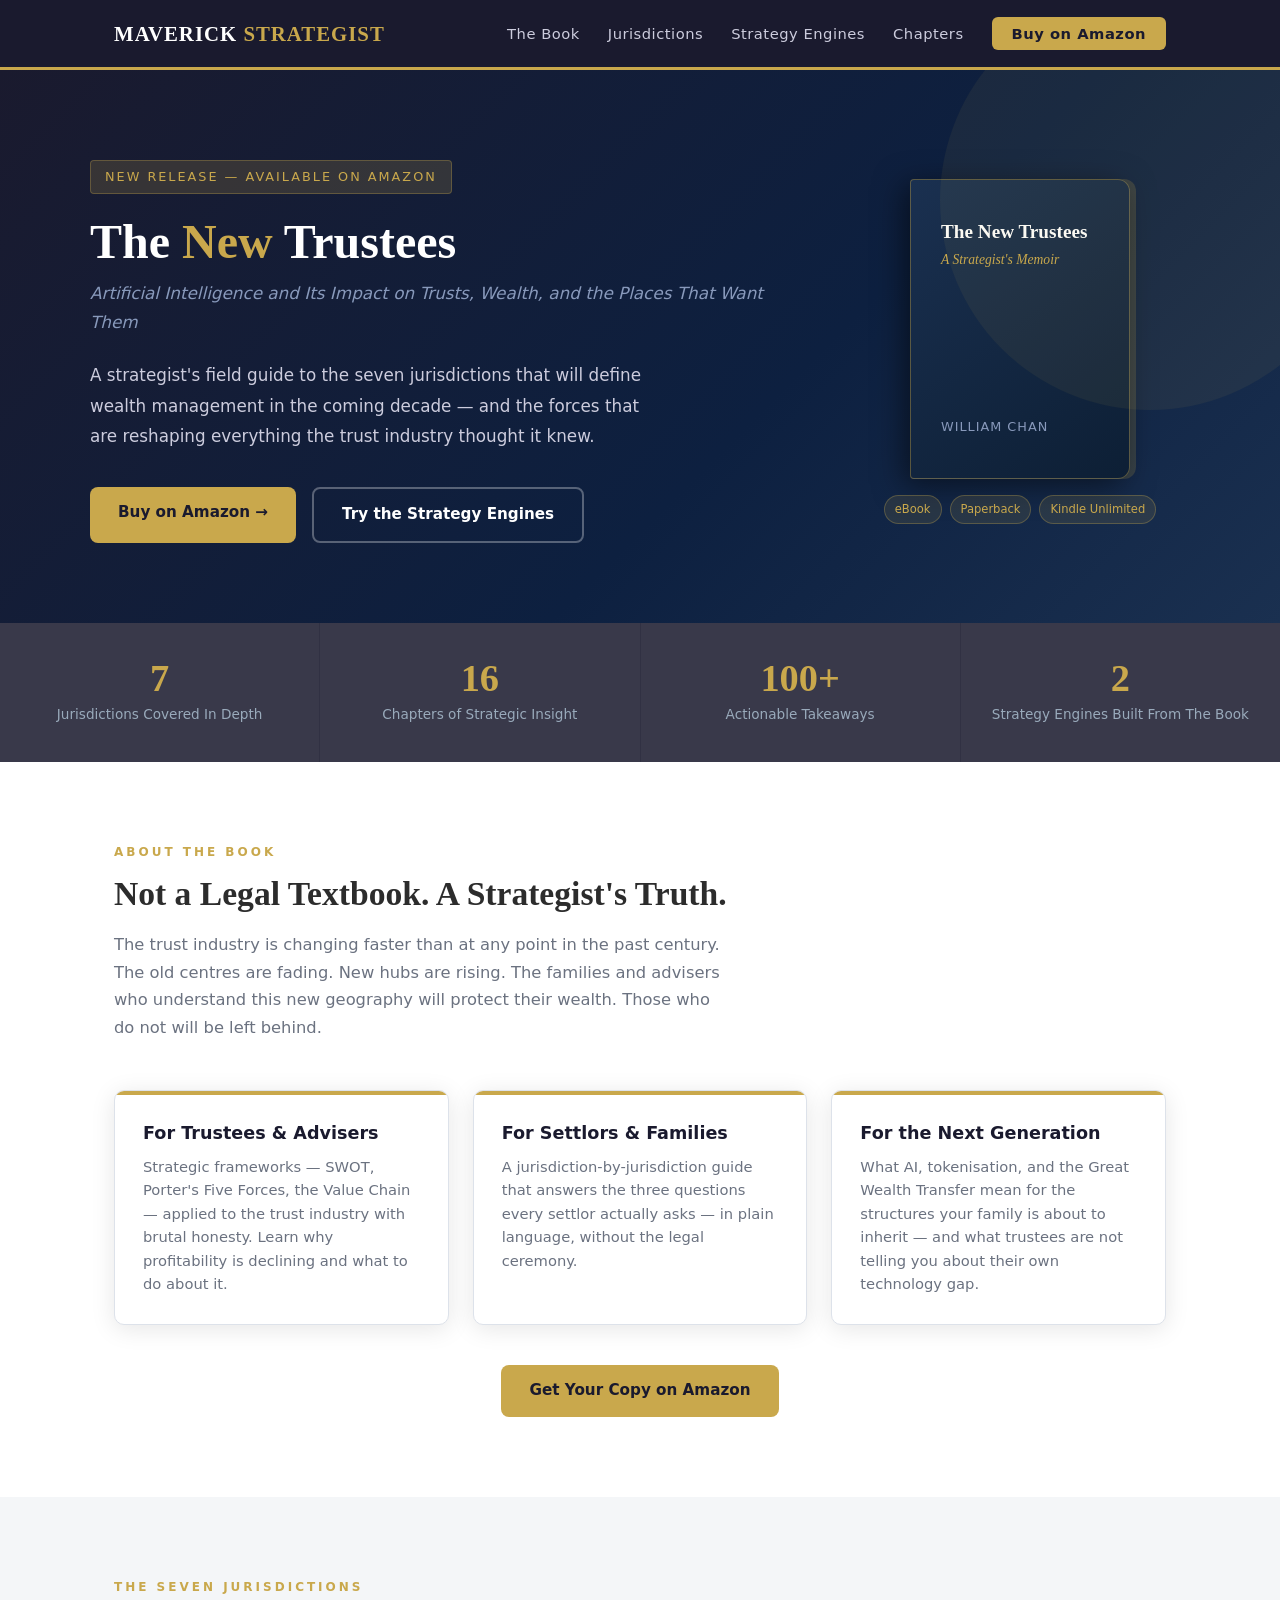
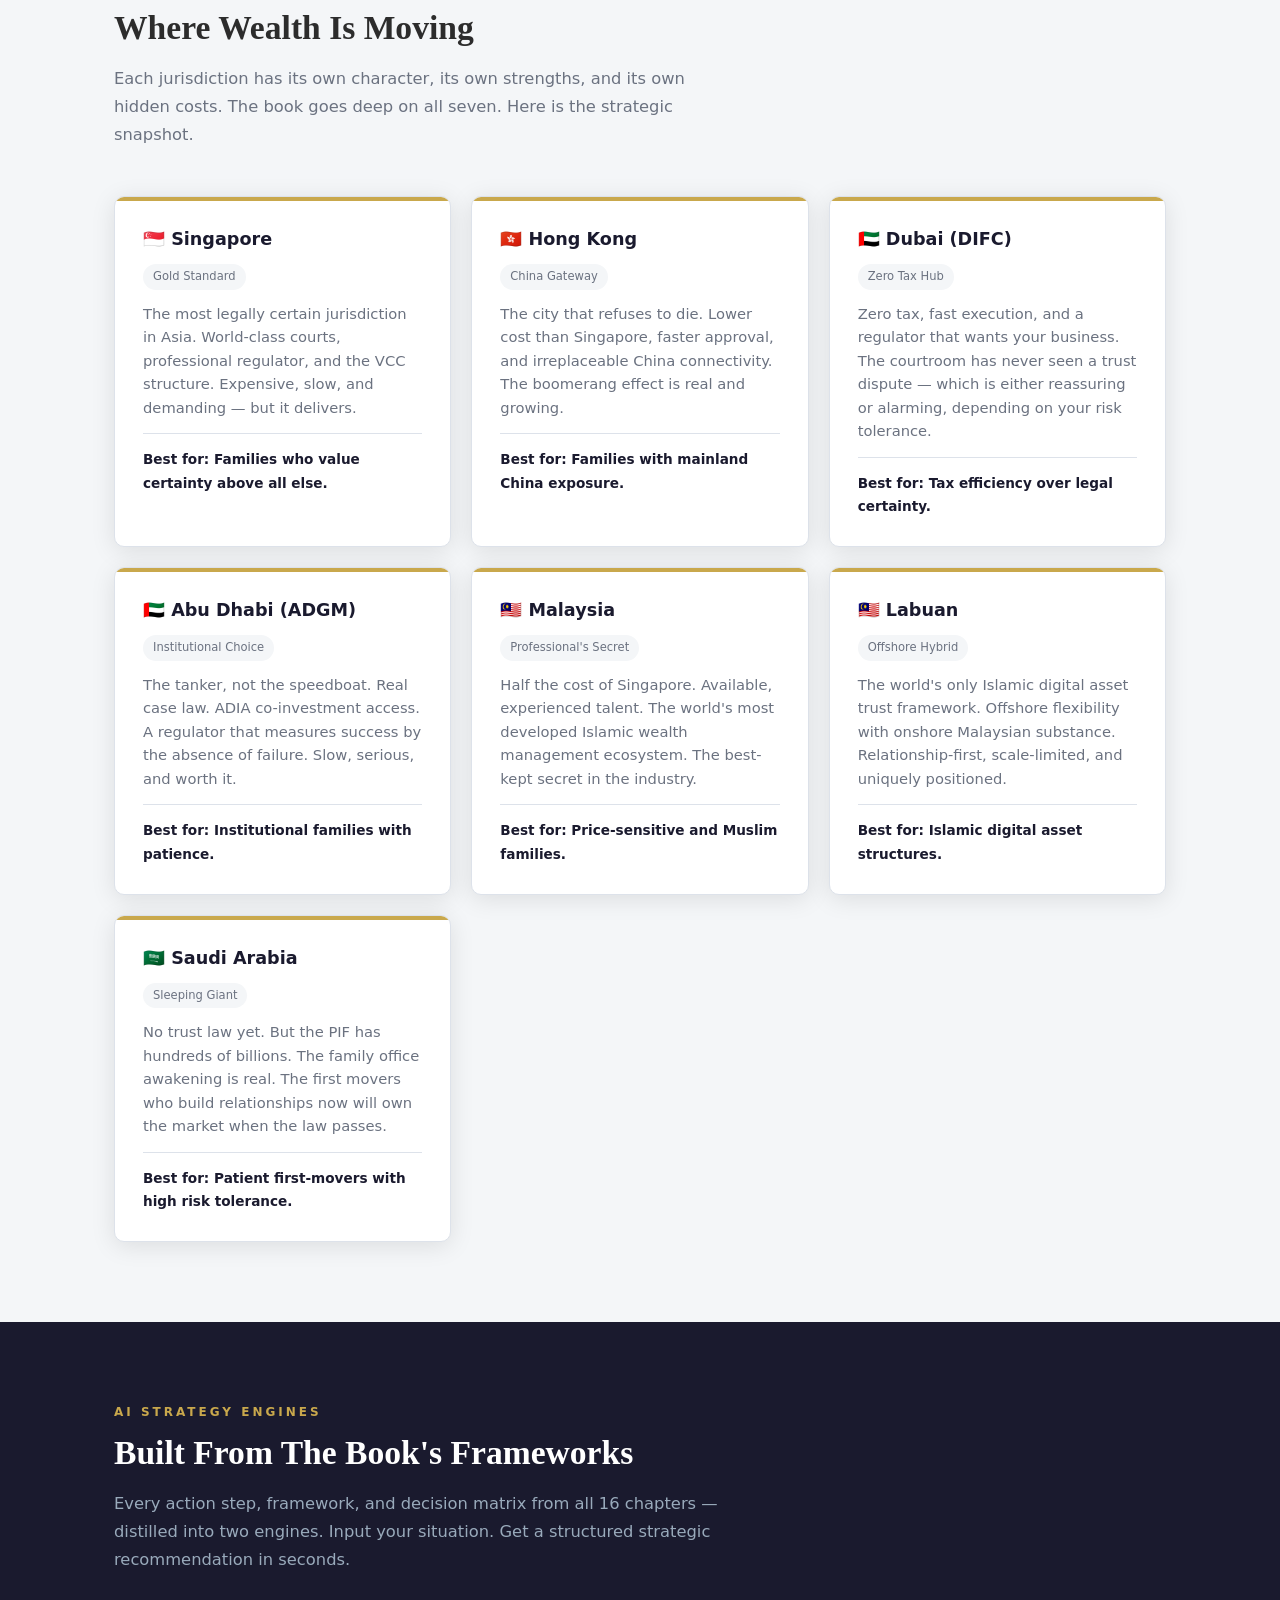
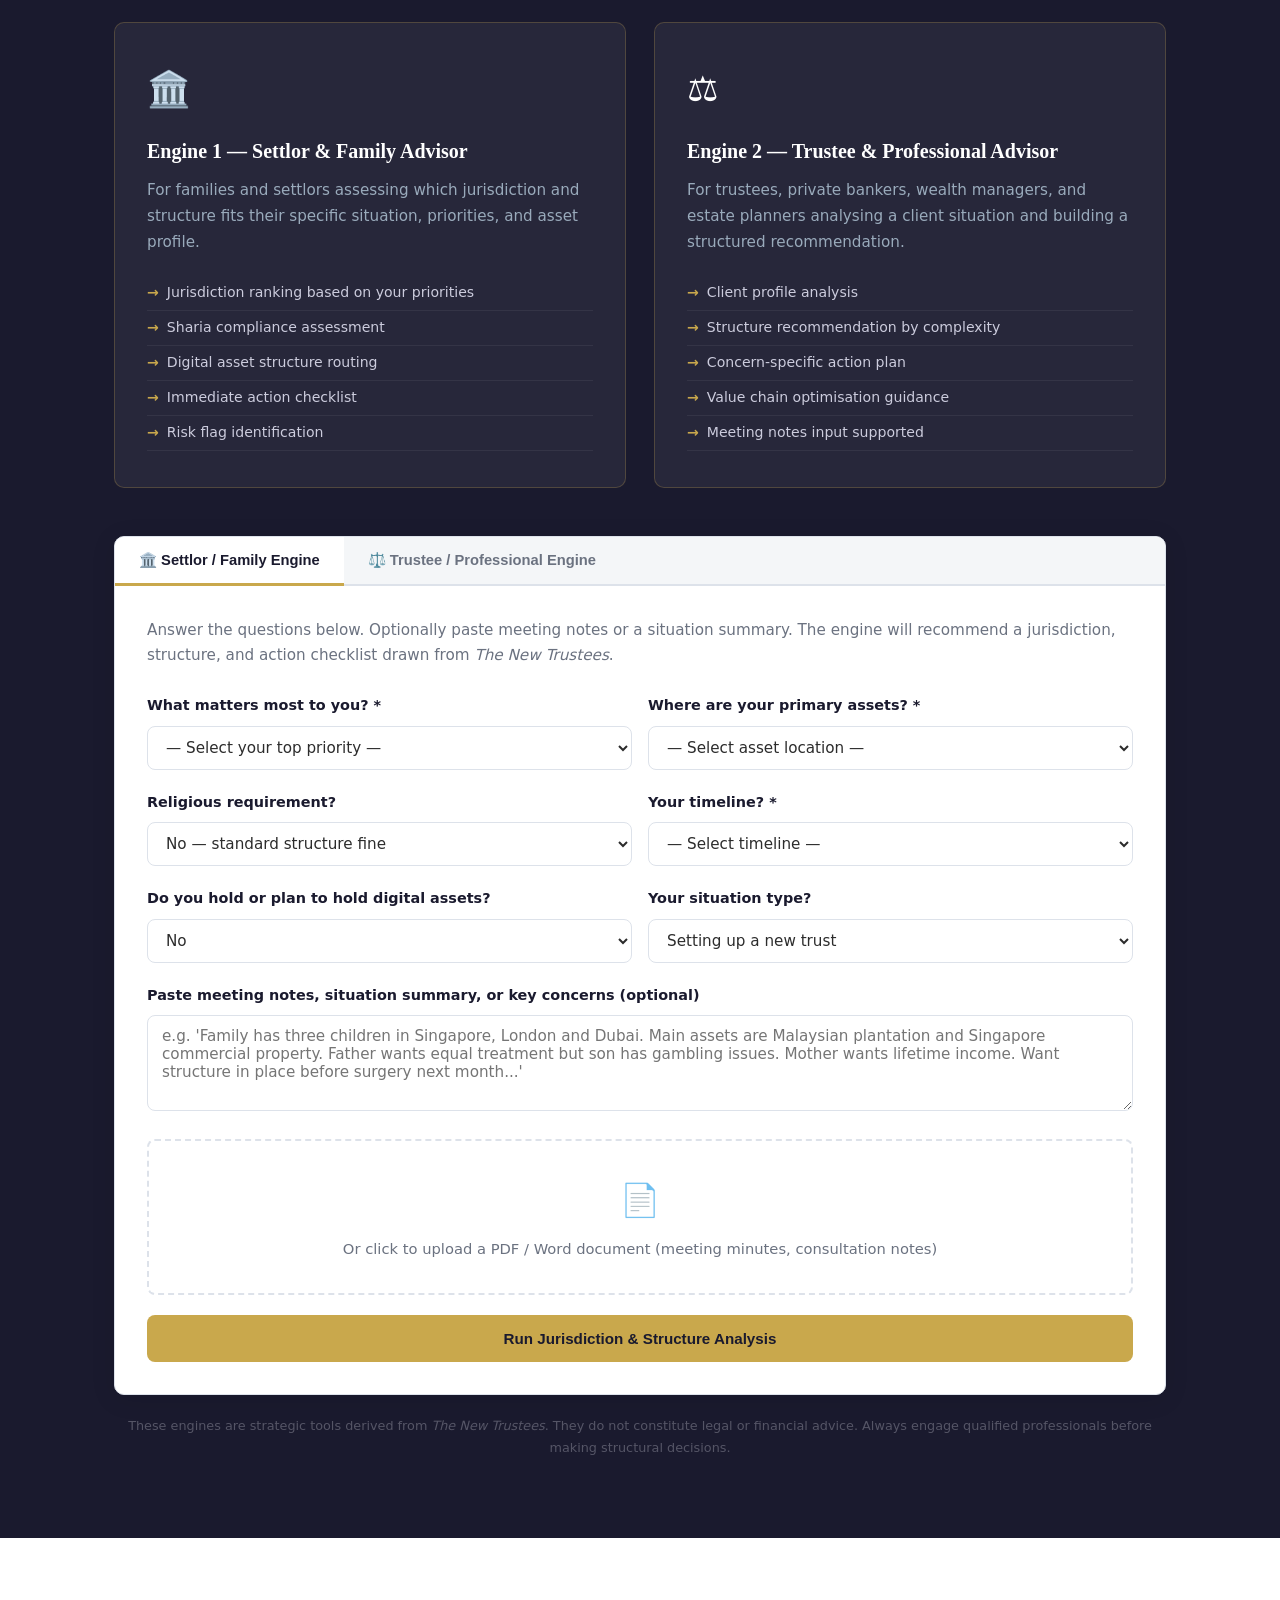
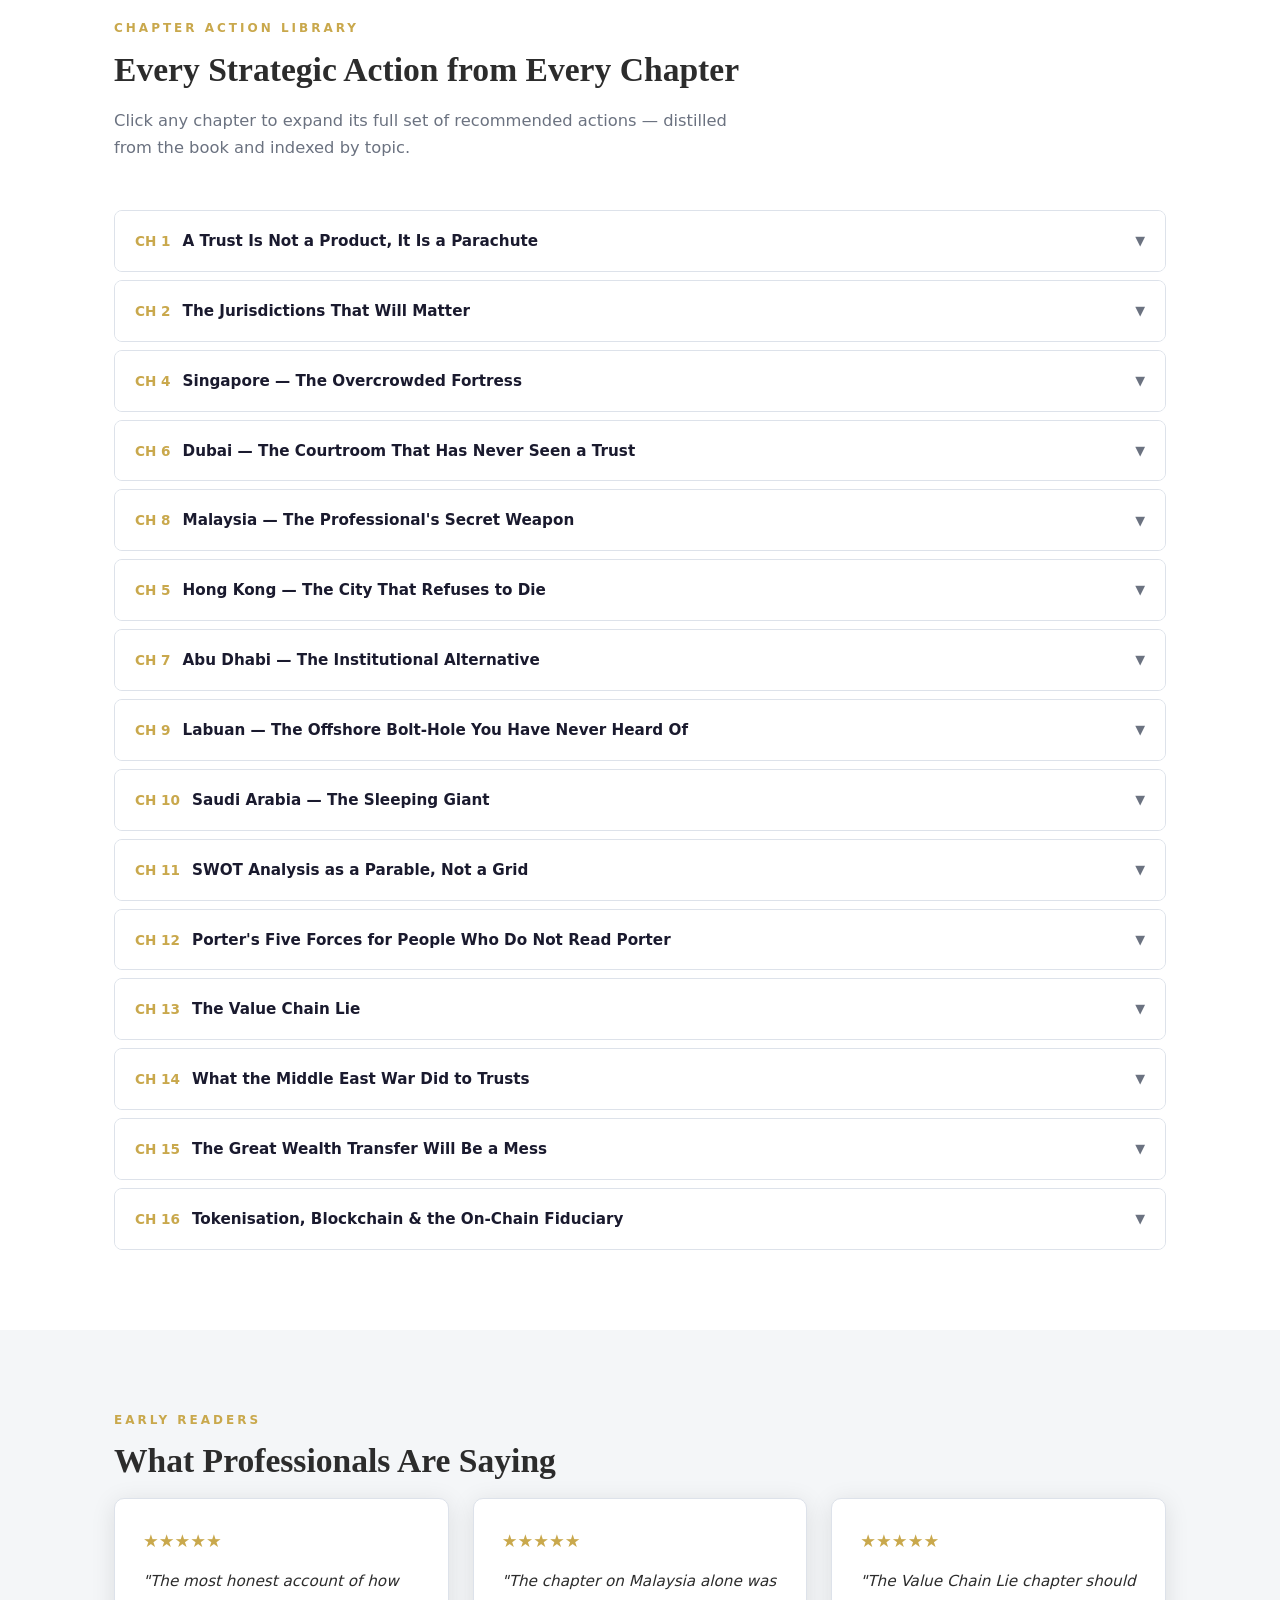
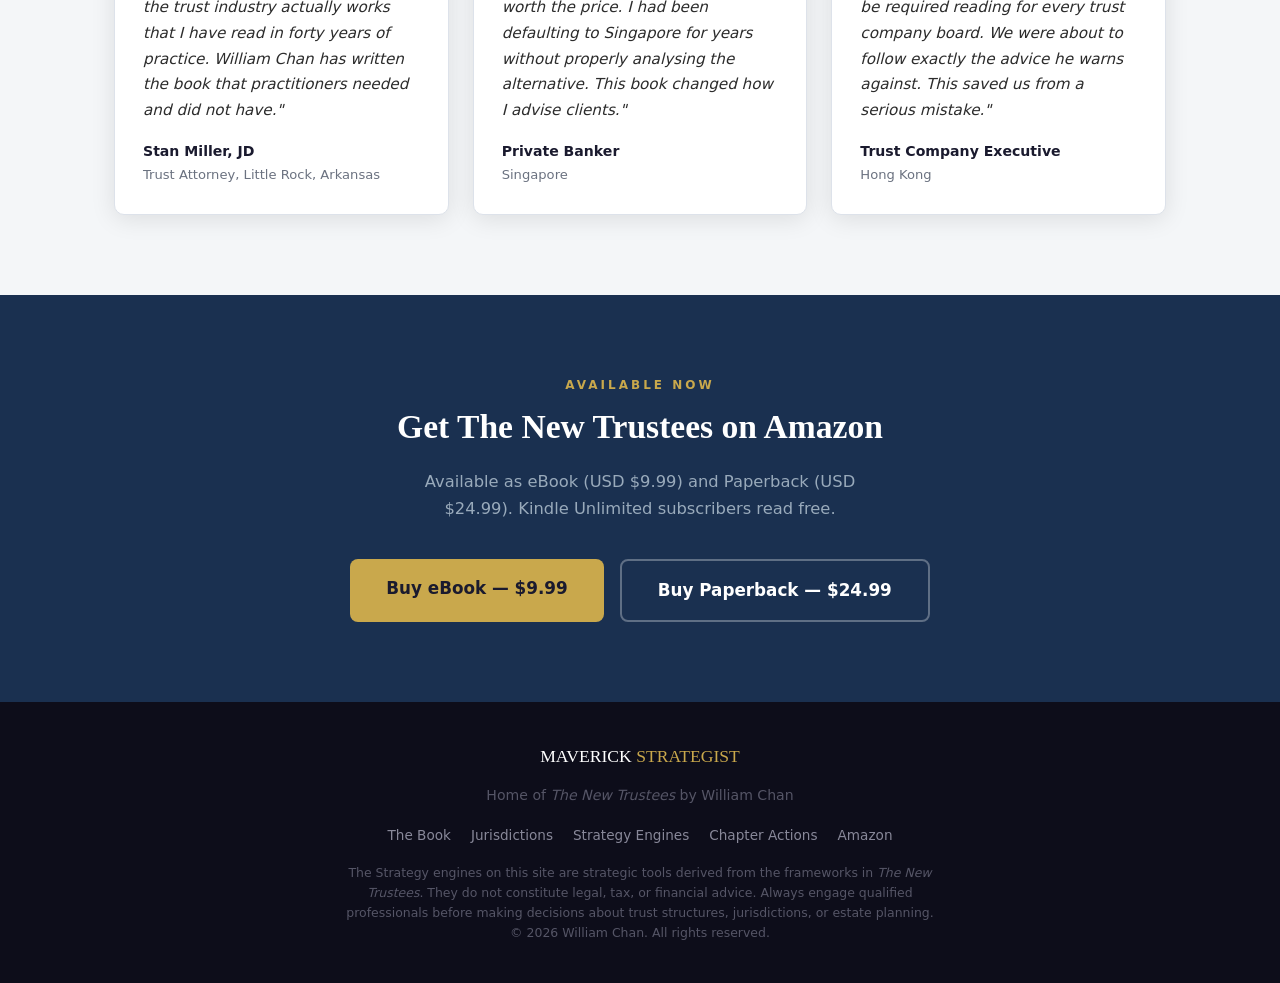
==== index.html @ b2c8e865 "Update all chapters" ====
<!DOCTYPE html>
<html lang="en">
<head>
  <meta charset="UTF-8" />
  <meta name="viewport" content="width=device-width, initial-scale=1.0" />
  <title>Maverick Strategist | The New Trustees</title>
  <!-- updated -->
  <meta name="description" content="The definitive strategic guide to trust structures across Singapore, Hong Kong, Dubai, Abu Dhabi, Malaysia, and the Gulf. By William Chan." />
  <meta property="og:title" content="Maverick Strategist — The New Trustees" />
  <meta property="og:description" content="Where wealth is moving and who controls it next. A strategist's guide to the jurisdictions, tools, and forces reshaping global trust structures." />
  <meta property="og:type" content="website" />
  <link rel="stylesheet" href="css/style.css" />
</head>
<body>

<!-- ── NAV ──────────────────────────────────────────────────────────────────── -->
<nav>
  <div class="nav-inner">
    <div class="nav-brand">MAVERICK <span>STRATEGIST</span></div>
    <ul class="nav-links">
      <li><a href="#book">The Book</a></li>
      <li><a href="#jurisdictions">Jurisdictions</a></li>
      <li><a href="#engines">Strategy Engines</a></li>
      <li><a href="#chapters">Chapters</a></li>
      <li><a href="https://www.amazon.com/s?k=The+New+Trustees+William+Chan" target="_blank" class="nav-cta">Buy on Amazon</a></li>
    </ul>
  </div>
</nav>

<!-- ── HERO ──────────────────────────────────────────────────────────────────── -->
<section class="hero" id="home">
  <div class="hero-inner">
    <div>
      <div class="hero-tag">New Release — Available on Amazon</div>
      <h1>The <span>New</span> Trustees</h1>
      <p class="hero-sub">Artificial Intelligence and Its Impact on Trusts, Wealth, and the Places That Want Them</p>
      <p class="hero-desc">
        A strategist's field guide to the seven jurisdictions that will define wealth management in the coming decade — and the forces that are reshaping everything the trust industry thought it knew.
      </p>
      <div class="hero-btns">
        <a href="https://www.amazon.com/s?k=The+New+Trustees+William+Chan" target="_blank" class="btn btn-gold">Buy on Amazon →</a>
        <a href="#engines" class="btn btn-outline">Try the Strategy Engines</a>
      </div>
    </div>
    <div class="book-cover-wrap">
      <div class="book-mock">
        <div>
          <div class="book-mock-title">
            The New Trustees
            <span>A Strategist's Memoir</span>
          </div>
        </div>
        <div class="book-mock-author">WILLIAM CHAN</div>
      </div>
      <div class="book-badges">
        <span class="badge">eBook</span>
        <span class="badge">Paperback</span>
        <span class="badge">Kindle Unlimited</span>
      </div>
    </div>
  </div>
</section>

<!-- ── STATS ──────────────────────────────────────────────────────────────────── -->
<section class="section-dark">
  <div class="stats-bar">
    <div class="stat-item"><span class="stat-num">7</span><div class="stat-label">Jurisdictions Covered In Depth</div></div>
    <div class="stat-item"><span class="stat-num">16</span><div class="stat-label">Chapters of Strategic Insight</div></div>
    <div class="stat-item"><span class="stat-num">100+</span><div class="stat-label">Actionable Takeaways</div></div>
    <div class="stat-item"><span class="stat-num">2</span><div class="stat-label">Strategy Engines Built From The Book</div></div>
  </div>
</section>

<!-- ── BOOK SECTION ────────────────────────────────────────────────────────────── -->
<section class="section" id="book">
  <div class="container">
    <div class="section-label">About The Book</div>
    <h2 class="section-title">Not a Legal Textbook. A Strategist's Truth.</h2>
    <p class="section-desc">
      The trust industry is changing faster than at any point in the past century. The old centres are fading. New hubs are rising. The families and advisers who understand this new geography will protect their wealth. Those who do not will be left behind.
    </p>

    <div style="display:grid;grid-template-columns:1fr 1fr 1fr;gap:24px;margin-bottom:40px;">
      <div class="j-card">
        <h3>For Trustees &amp; Advisers</h3>
        <p>Strategic frameworks — SWOT, Porter's Five Forces, the Value Chain — applied to the trust industry with brutal honesty. Learn why profitability is declining and what to do about it.</p>
      </div>
      <div class="j-card">
        <h3>For Settlors &amp; Families</h3>
        <p>A jurisdiction-by-jurisdiction guide that answers the three questions every settlor actually asks — in plain language, without the legal ceremony.</p>
      </div>
      <div class="j-card">
        <h3>For the Next Generation</h3>
        <p>What AI, tokenisation, and the Great Wealth Transfer mean for the structures your family is about to inherit — and what trustees are not telling you about their own technology gap.</p>
      </div>
    </div>

    <div style="text-align:center;">
      <a href="https://www.amazon.com/s?k=The+New+Trustees+William+Chan" target="_blank" class="btn btn-gold">Get Your Copy on Amazon</a>
    </div>
  </div>
</section>

<!-- ── JURISDICTIONS ───────────────────────────────────────────────────────────── -->
<section class="section section-light" id="jurisdictions">
  <div class="container">
    <div class="section-label">The Seven Jurisdictions</div>
    <h2 class="section-title">Where Wealth Is Moving</h2>
    <p class="section-desc">Each jurisdiction has its own character, its own strengths, and its own hidden costs. The book goes deep on all seven. Here is the strategic snapshot.</p>

    <div class="j-grid">

      <div class="j-card">
        <h3>🇸🇬 Singapore</h3>
        <span class="j-tag">Gold Standard</span>
        <p>The most legally certain jurisdiction in Asia. World-class courts, professional regulator, and the VCC structure. Expensive, slow, and demanding — but it delivers.</p>
        <div class="j-verdict">Best for: Families who value certainty above all else.</div>
      </div>

      <div class="j-card">
        <h3>🇭🇰 Hong Kong</h3>
        <span class="j-tag">China Gateway</span>
        <p>The city that refuses to die. Lower cost than Singapore, faster approval, and irreplaceable China connectivity. The boomerang effect is real and growing.</p>
        <div class="j-verdict">Best for: Families with mainland China exposure.</div>
      </div>

      <div class="j-card">
        <h3>🇦🇪 Dubai (DIFC)</h3>
        <span class="j-tag">Zero Tax Hub</span>
        <p>Zero tax, fast execution, and a regulator that wants your business. The courtroom has never seen a trust dispute — which is either reassuring or alarming, depending on your risk tolerance.</p>
        <div class="j-verdict">Best for: Tax efficiency over legal certainty.</div>
      </div>

      <div class="j-card">
        <h3>🇦🇪 Abu Dhabi (ADGM)</h3>
        <span class="j-tag">Institutional Choice</span>
        <p>The tanker, not the speedboat. Real case law. ADIA co-investment access. A regulator that measures success by the absence of failure. Slow, serious, and worth it.</p>
        <div class="j-verdict">Best for: Institutional families with patience.</div>
      </div>

      <div class="j-card">
        <h3>🇲🇾 Malaysia</h3>
        <span class="j-tag">Professional's Secret</span>
        <p>Half the cost of Singapore. Available, experienced talent. The world's most developed Islamic wealth management ecosystem. The best-kept secret in the industry.</p>
        <div class="j-verdict">Best for: Price-sensitive and Muslim families.</div>
      </div>

      <div class="j-card">
        <h3>🇲🇾 Labuan</h3>
        <span class="j-tag">Offshore Hybrid</span>
        <p>The world's only Islamic digital asset trust framework. Offshore flexibility with onshore Malaysian substance. Relationship-first, scale-limited, and uniquely positioned.</p>
        <div class="j-verdict">Best for: Islamic digital asset structures.</div>
      </div>

      <div class="j-card">
        <h3>🇸🇦 Saudi Arabia</h3>
        <span class="j-tag">Sleeping Giant</span>
        <p>No trust law yet. But the PIF has hundreds of billions. The family office awakening is real. The first movers who build relationships now will own the market when the law passes.</p>
        <div class="j-verdict">Best for: Patient first-movers with high risk tolerance.</div>
      </div>

    </div>
  </div>
</section>

<!-- ── AI ENGINES ──────────────────────────────────────────────────────────────── -->
<section class="section section-dark" id="engines">
  <div class="container">
    <div class="section-label" style="color:var(--gold)">AI Strategy Engines</div>
    <h2 class="section-title light">Built From The Book's Frameworks</h2>
    <p class="section-desc light">
      Every action step, framework, and decision matrix from all 16 chapters — distilled into two engines. Input your situation. Get a structured strategic recommendation in seconds.
    </p>

    <div class="engines-grid" style="margin-bottom:48px;">
      <div class="engine-card">
        <div class="engine-icon">🏛️</div>
        <h3>Engine 1 — Settlor &amp; Family Advisor</h3>
        <p>For families and settlors assessing which jurisdiction and structure fits their specific situation, priorities, and asset profile.</p>
        <ul class="engine-features">
          <li>Jurisdiction ranking based on your priorities</li>
          <li>Sharia compliance assessment</li>
          <li>Digital asset structure routing</li>
          <li>Immediate action checklist</li>
          <li>Risk flag identification</li>
        </ul>
      </div>
      <div class="engine-card">
        <div class="engine-icon">⚖️</div>
        <h3>Engine 2 — Trustee &amp; Professional Advisor</h3>
        <p>For trustees, private bankers, wealth managers, and estate planners analysing a client situation and building a structured recommendation.</p>
        <ul class="engine-features">
          <li>Client profile analysis</li>
          <li>Structure recommendation by complexity</li>
          <li>Concern-specific action plan</li>
          <li>Value chain optimisation guidance</li>
          <li>Meeting notes input supported</li>
        </ul>
      </div>
    </div>

    <!-- ENGINE INTERFACE -->
    <div class="engine-interface">
      <div class="engine-tabs">
        <button class="engine-tab active" data-tab="panel-settlor" onclick="switchTab('panel-settlor')">🏛️ Settlor / Family Engine</button>
        <button class="engine-tab" data-tab="panel-trustee" onclick="switchTab('panel-trustee')">⚖️ Trustee / Professional Engine</button>
      </div>

      <!-- SETTLOR PANEL -->
      <div class="engine-panel active" id="panel-settlor">
        <p style="color:var(--muted);margin-bottom:24px;font-size:0.95rem;">Answer the questions below. Optionally paste meeting notes or a situation summary. The engine will recommend a jurisdiction, structure, and action checklist drawn from <em>The New Trustees</em>.</p>

        <div class="input-row">
          <div class="input-group">
            <label>What matters most to you? *</label>
            <select id="s-priority">
              <option value="">— Select your top priority —</option>
              <option value="certainty">Legal Certainty — I need courts I can trust</option>
              <option value="tax">Tax Efficiency — I want to minimise tax legally</option>
              <option value="speed">Speed — I need this done fast</option>
              <option value="cost">Cost — I want the best value for money</option>
              <option value="reputation">Reputation — I need a clean, recognised jurisdiction</option>
            </select>
          </div>
          <div class="input-group">
            <label>Where are your primary assets? *</label>
            <select id="s-assets">
              <option value="">— Select asset location —</option>
              <option value="asia">Asia (general — Singapore, Malaysia, Indonesia)</option>
              <option value="china">China / Hong Kong linked</option>
              <option value="me">Middle East</option>
              <option value="europe">Europe / UK</option>
              <option value="us">United States</option>
              <option value="global">Global / Mixed</option>
              <option value="digital">Primarily Digital Assets / Crypto</option>
            </select>
          </div>
        </div>

        <div class="input-row">
          <div class="input-group">
            <label>Religious requirement?</label>
            <select id="s-religion">
              <option value="none">No — standard structure fine</option>
              <option value="muslim">Yes — Sharia compliance required</option>
            </select>
          </div>
          <div class="input-group">
            <label>Your timeline? *</label>
            <select id="s-timeline">
              <option value="">— Select timeline —</option>
              <option value="urgent">Urgent — weeks, not months</option>
              <option value="months">3–6 months</option>
              <option value="year">6–12 months</option>
              <option value="flexible">Flexible — quality over speed</option>
            </select>
          </div>
        </div>

        <div class="input-row">
          <div class="input-group">
            <label>Do you hold or plan to hold digital assets?</label>
            <select id="s-digital">
              <option value="no">No</option>
              <option value="yes">Yes — crypto, tokenised assets, or NFTs</option>
            </select>
          </div>
          <div class="input-group">
            <label>Your situation type?</label>
            <select id="s-situation">
              <option value="new">Setting up a new trust</option>
              <option value="review">Reviewing an existing structure</option>
              <option value="offshore">Moving from an offshore centre</option>
              <option value="conflict">Assets in a conflict-affected region</option>
              <option value="succession">Succession planning for next generation</option>
            </select>
          </div>
        </div>

        <div class="input-group">
          <label>Paste meeting notes, situation summary, or key concerns (optional)</label>
          <textarea id="s-notes" rows="4" placeholder="e.g. 'Family has three children in Singapore, London and Dubai. Main assets are Malaysian plantation and Singapore commercial property. Father wants equal treatment but son has gambling issues. Mother wants lifetime income. Want structure in place before surgery next month...'"></textarea>
        </div>

        <div class="upload-zone" id="s-upload-zone" onclick="handleUpload('s-file','s-upload-zone')">
          <div class="upload-icon">📄</div>
          <p>Or click to upload a PDF / Word document (meeting minutes, consultation notes)</p>
          <input type="file" id="s-file" accept=".pdf,.doc,.docx,.txt" style="display:none" />
        </div>

        <button class="btn btn-gold" id="s-btn" onclick="runSettlorEngine()" style="margin-top:20px;width:100%;padding:15px;">
          Run Jurisdiction &amp; Structure Analysis
        </button>

        <div class="engine-output" id="s-output"></div>
      </div>

      <!-- TRUSTEE PANEL -->
      <div class="engine-panel" id="panel-trustee">
        <p style="color:var(--muted);margin-bottom:24px;font-size:0.95rem;">For professional use. Input your client's profile and primary concern. The engine generates a structured recommendation drawn from the frameworks in <em>The New Trustees</em> — including jurisdiction, vehicle, structure type, and a prioritised action checklist.</p>

        <div class="input-row">
          <div class="input-group">
            <label>Client type? *</label>
            <select id="t-client">
              <option value="">— Select client type —</option>
              <option value="hnw">High Net Worth Individual / Family</option>
              <option value="uhnw">Ultra High Net Worth / Family Office</option>
              <option value="corporate">Corporate / Institutional</option>
              <option value="founder">Business Founder / Pre-Liquidity Event</option>
              <option value="beneficiary">Beneficiary (next generation)</option>
            </select>
          </div>
          <div class="input-group">
            <label>Primary asset profile? *</label>
            <select id="t-assets">
              <option value="">— Select asset type —</option>
              <option value="liquid">Liquid — equities, bonds, cash</option>
              <option value="re">Real estate — residential or commercial</option>
              <option value="business">Operating business / private equity</option>
              <option value="china">China-linked assets</option>
              <option value="me">Middle East assets / infrastructure</option>
              <option value="digital">Digital assets / tokenised holdings</option>
              <option value="mixed">Mixed / complex portfolio</option>
            </select>
          </div>
        </div>

        <div class="input-row">
          <div class="input-group">
            <label>Sharia compliance required?</label>
            <select id="t-religion">
              <option value="no">No</option>
              <option value="muslim">Yes — Islamic trust required</option>
            </select>
          </div>
          <div class="input-group">
            <label>Structure complexity? *</label>
            <select id="t-complexity">
              <option value="">— Select complexity level —</option>
              <option value="simple">Simple — single jurisdiction, standard assets</option>
              <option value="moderate">Moderate — holding company layer needed</option>
              <option value="complex">Complex — multi-jurisdictional, multiple beneficiary classes</option>
              <option value="ultra">Ultra — digital assets, tokenisation, or AI administration</option>
            </select>
          </div>
        </div>

        <div class="input-group">
          <label>Primary concern or risk to address?</label>
          <select id="t-concern">
            <option value="succession">Succession — preventing family disputes</option>
            <option value="tax">Tax — optimising structure efficiency</option>
            <option value="conflict">Geopolitical — assets in conflict-adjacent regions</option>
            <option value="divorce">Divorce / matrimonial protection</option>
            <option value="digital">Digital assets — tokenisation strategy</option>
            <option value="compliance">Compliance — AML, KYC, regulatory burden</option>
          </select>
        </div>

        <div class="input-group">
          <label>Paste consultation notes, meeting minutes, or client summary (optional)</label>
          <textarea id="t-notes" rows="5" placeholder="e.g. 'Client is a Malaysian Chinese family. Sold manufacturing business SGD 80M. Three children — one in UK (medical professional), two in KL. Father 68, concerned about eldest son's business decisions. Wife wants guaranteed income. Client has existing Singapore account. Son-in-law is not trusted by family. Current structure is BVI holdco set up 2015, never reviewed...'"></textarea>
        </div>

        <div class="upload-zone" id="t-upload-zone" onclick="handleUpload('t-file','t-upload-zone')">
          <div class="upload-icon">📋</div>
          <p>Or click to upload meeting minutes, consultation notes, or a recorded transcript</p>
          <input type="file" id="t-file" accept=".pdf,.doc,.docx,.txt,.mp3,.m4a" style="display:none" />
        </div>

        <button class="btn btn-primary" id="t-btn" onclick="runTrusteeEngine()" style="margin-top:20px;width:100%;padding:15px;background:var(--navy);color:white;">
          Generate Professional Recommendation
        </button>

        <div class="engine-output" id="t-output"></div>
      </div>
    </div>

    <p style="color:#556;font-size:0.8rem;text-align:center;margin-top:20px;">
      These engines are strategic tools derived from <em>The New Trustees</em>. They do not constitute legal or financial advice. Always engage qualified professionals before making structural decisions.
    </p>
  </div>
</section>

<!-- ── CHAPTER ACTIONS ─────────────────────────────────────────────────────────── -->
<section class="section" id="chapters">
  <div class="container">
    <div class="section-label">Chapter Action Library</div>
    <h2 class="section-title">Every Strategic Action from Every Chapter</h2>
    <p class="section-desc">Click any chapter to expand its full set of recommended actions — distilled from the book and indexed by topic.</p>

    <div class="chapter-list">

      <div class="chapter-item">
        <div class="chapter-header" onclick="toggleChapter(this)">
          <div><span class="chapter-num">CH 1</span><span class="chapter-title">A Trust Is Not a Product, It Is a Parachute</span></div>
          <span class="chapter-arrow">▼</span>
        </div>
        <div class="chapter-body">
          <p>The three questions every settlor actually asks — and why getting the human relationship right matters more than the legal drafting.</p>
          <div class="chapter-actions">
            <div class="chapter-action"><span class="action-arrow">→</span>Write down the family's three core concerns before any legal conversation begins</div>
            <div class="chapter-action"><span class="action-arrow">→</span>Choose trustee on responsiveness and relationship — not credentials alone</div>
            <div class="chapter-action"><span class="action-arrow">→</span>Draft a beneficiary communication plan alongside the trust deed, not after</div>
            <div class="chapter-action"><span class="action-arrow">→</span>Build beneficiary education as a funded, scheduled obligation in the deed itself</div>
            <div class="chapter-action"><span class="action-arrow">→</span>Schedule a formal trust review every three years — put it in the calendar now</div>
            <div class="chapter-action"><span class="action-arrow">→</span>Ask any trustee candidate to demonstrate their AI administration capabilities</div>
          </div>
        </div>
      </div>

      <div class="chapter-item">
        <div class="chapter-header" onclick="toggleChapter(this)">
          <div><span class="chapter-num">CH 2</span><span class="chapter-title">The Jurisdictions That Will Matter</span></div>
          <span class="chapter-arrow">▼</span>
        </div>
        <div class="chapter-body">
          <p>The five-question framework for choosing the right jurisdiction — and why the default is almost never the optimal answer.</p>
          <div class="chapter-actions">
            <div class="chapter-action"><span class="action-arrow">→</span>Rank your five priorities explicitly: certainty, tax efficiency, speed, cost, reputation</div>
            <div class="chapter-action"><span class="action-arrow">→</span>Present minimum three jurisdiction options to every client — including one they have not considered</div>
            <div class="chapter-action"><span class="action-arrow">→</span>Design multi-jurisdictional structures with clean restructuring pathways built in from day one</div>
            <div class="chapter-action"><span class="action-arrow">→</span>Match beneficiary age profile to trustee technology capability before selection</div>
            <div class="chapter-action"><span class="action-arrow">→</span>Review jurisdiction fit every three years or after any major change in assets or residency</div>
            <div class="chapter-action"><span class="action-arrow">→</span>Never accept the adviser's first default recommendation without asking about Malaysia, Labuan, and Abu Dhabi</div>
          </div>
        </div>
      </div>

      <div class="chapter-item">
        <div class="chapter-header" onclick="toggleChapter(this)">
          <div><span class="chapter-num">CH 4</span><span class="chapter-title">Singapore — The Overcrowded Fortress</span></div>
          <span class="chapter-arrow">▼</span>
        </div>
        <div class="chapter-body">
          <p>What the Fujian overlay means in practice, why the VCC matters, and how to survive Singapore's compliance machinery.</p>
          <div class="chapter-actions">
            <div class="chapter-action"><span class="action-arrow">→</span>Open Singapore bank account before approaching any trustee — it is the longest bottleneck</div>
            <div class="chapter-action"><span class="action-arrow">→</span>Establish a real physical presence before filing — a real desk, a real lease, a real person</div>
            <div class="chapter-action"><span class="action-arrow">→</span>For any China-linked file, engage a local compliance-connected adviser before submitting a single document</div>
            <div class="chapter-action"><span class="action-arrow">→</span>Budget 12 months minimum and 20% cost contingency above the initial quote</div>
            <div class="chapter-action"><span class="action-arrow">→</span>Use the VCC structure for any family with multiple branches or digital asset exposure</div>
            <div class="chapter-action"><span class="action-arrow">→</span>Ask trustees directly: 'What is your current regulatory standing and approval rate for files like mine?'</div>
          </div>
        </div>
      </div>

      <div class="chapter-item">
        <div class="chapter-header" onclick="toggleChapter(this)">
          <div><span class="chapter-num">CH 6</span><span class="chapter-title">Dubai — The Courtroom That Has Never Seen a Trust</span></div>
          <span class="chapter-arrow">▼</span>
        </div>
        <div class="chapter-body">
          <p>Why zero tax comes with zero case law — and the dual-jurisdiction model that manages this risk without giving up the tax advantage.</p>
          <div class="chapter-actions">
            <div class="chapter-action"><span class="action-arrow">→</span>Always pair a Dubai trust with a Singapore or common law trust for legal certainty backbone</div>
            <div class="chapter-action"><span class="action-arrow">→</span>Include mandatory arbitration with trust-experienced arbitrators in every DIFC trust deed</div>
            <div class="chapter-action"><span class="action-arrow">→</span>Commission geopolitical risk scenario analysis before committing any illiquid assets</div>
            <div class="chapter-action"><span class="action-arrow">→</span>Budget explicit flood and climate insurance — standard UAE policies frequently exclude these</div>
            <div class="chapter-action"><span class="action-arrow">→</span>Ask every DIFC trustee: 'How have you managed legal uncertainty for existing clients?'</div>
          </div>
        </div>
      </div>

      <div class="chapter-item">
        <div class="chapter-header" onclick="toggleChapter(this)">
          <div><span class="chapter-num">CH 8</span><span class="chapter-title">Malaysia — The Professional's Secret Weapon</span></div>
          <span class="chapter-arrow">▼</span>
        </div>
        <div class="chapter-body">
          <p>Why Malaysia is half the cost of Singapore, how the Islamic trust framework works in practice, and the MM2H residency synergy.</p>
          <div class="chapter-actions">
            <div class="chapter-action"><span class="action-arrow">→</span>Analyse Malaysia explicitly before defaulting to Singapore — the analysis must happen, not be skipped</div>
            <div class="chapter-action"><span class="action-arrow">→</span>For Muslim families, start with Malaysia and work outward only if Malaysia cannot meet the need</div>
            <div class="chapter-action"><span class="action-arrow">→</span>Structure MM2H residency application in conjunction with the trust from day one — retrofitting is costly</div>
            <div class="chapter-action"><span class="action-arrow">→</span>Open the Malaysian bank account before approaching a trustee — it often determines which trustee will accept you</div>
            <div class="chapter-action"><span class="action-arrow">→</span>Confirm territorial tax treatment of each asset class with a qualified Malaysian tax lawyer before settlement</div>
          </div>
        </div>
      </div>

      <div class="chapter-item">
        <div class="chapter-header" onclick="toggleChapter(this)">
          <div><span class="chapter-num">CH 5</span><span class="chapter-title">Hong Kong — The City That Refuses to Die</span></div>
          <span class="chapter-arrow">▼</span>
        </div>
        <div class="chapter-body">
          <p>The boomerang effect, the Evergrande hangover, and why Hong Kong still wins decisively for China-connected families despite everything.</p>
          <div class="chapter-actions">
            <div class="chapter-action"><span class="action-arrow">→</span>Open your Hong Kong bank account before committing to any structure — it is the most reliable compliance indicator</div>
            <div class="chapter-action"><span class="action-arrow">→</span>Prepare a full China property developer counterparty disclosure document upfront — do not wait to be asked</div>
            <div class="chapter-action"><span class="action-arrow">→</span>If your Singapore process has exceeded 12 months, calculate the Hong Kong alternative cost honestly</div>
            <div class="chapter-action"><span class="action-arrow">→</span>Use the OFC rather than the VCC for cost-sensitive multi-branch structures where global recognition is not critical</div>
            <div class="chapter-action"><span class="action-arrow">→</span>Never use Hong Kong for any file where a settlor, trustee, or beneficiary has political exposure in mainland China</div>
            <div class="chapter-action"><span class="action-arrow">→</span>Request your prospective trustee's full property developer bond exposure before engaging them</div>
          </div>
        </div>
      </div>

      <div class="chapter-item">
        <div class="chapter-header" onclick="toggleChapter(this)">
          <div><span class="chapter-num">CH 7</span><span class="chapter-title">Abu Dhabi — The Institutional Alternative</span></div>
          <span class="chapter-arrow">▼</span>
        </div>
        <div class="chapter-body">
          <p>Why the tanker beats the speedboat for institutional families — and how ADIA co-investment changes the calculus entirely.</p>
          <div class="chapter-actions">
            <div class="chapter-action"><span class="action-arrow">→</span>Compare Dubai and Abu Dhabi on risk-adjusted basis — not cost alone; ADGM case law has real value</div>
            <div class="chapter-action"><span class="action-arrow">→</span>Write your source of wealth narrative yourself — the ADGM responds to authentic family voice, not legal briefs</div>
            <div class="chapter-action"><span class="action-arrow">→</span>Engage an Abu Dhabi adviser with sovereign fund relationships before structuring if ADIA co-investment is a goal</div>
            <div class="chapter-action"><span class="action-arrow">→</span>Draft trustee discretion clauses specifically for sanctions, strait closure, and oil price disruption scenarios</div>
            <div class="chapter-action"><span class="action-arrow">→</span>Plan for a minimum 18-month setup timeline — build it into your expectations from day one</div>
            <div class="chapter-action"><span class="action-arrow">→</span>For purpose trusts — historic properties, archives, philanthropy — ADGM is the only UAE option with statutory recognition</div>
          </div>
        </div>
      </div>

      <div class="chapter-item">
        <div class="chapter-header" onclick="toggleChapter(this)">
          <div><span class="chapter-num">CH 9</span><span class="chapter-title">Labuan — The Offshore Bolt-Hole You Have Never Heard Of</span></div>
          <span class="chapter-arrow">▼</span>
        </div>
        <div class="chapter-body">
          <p>The world's only Islamic digital asset trust framework — and why the relationship model of Labuan's boutique firms cannot be replicated anywhere else.</p>
          <div class="chapter-actions">
            <div class="chapter-action"><span class="action-arrow">→</span>For Islamic digital asset structures, start with Labuan — it is the only jurisdiction with a complete tested framework for both requirements</div>
            <div class="chapter-action"><span class="action-arrow">→</span>Commission a reputational risk assessment specific to your counterparty landscape before settlement</div>
            <div class="chapter-action"><span class="action-arrow">→</span>Seek an introduction from an existing Labuan client — the relationship culture means introductions accelerate everything</div>
            <div class="chapter-action"><span class="action-arrow">→</span>Budget explicitly for US legal opinion costs if any trust assets are US-based — this is a near-certain requirement</div>
            <div class="chapter-action"><span class="action-arrow">→</span>Monitor Fusang's commercial development as the leading indicator of Labuan's digital asset market maturity</div>
            <div class="chapter-action"><span class="action-arrow">→</span>Do not use Labuan for complex novel structures — thin case law creates real legal risk for anything unconventional</div>
          </div>
        </div>
      </div>

      <div class="chapter-item">
        <div class="chapter-header" onclick="toggleChapter(this)">
          <div><span class="chapter-num">CH 10</span><span class="chapter-title">Saudi Arabia — The Sleeping Giant</span></div>
          <span class="chapter-arrow">▼</span>
        </div>
        <div class="chapter-body">
          <p>No trust law yet — but the PIF, the family office awakening, and the political will make this the most significant emerging market in the world.</p>
          <div class="chapter-actions">
            <div class="chapter-action"><span class="action-arrow">→</span>Subscribe to Saudi Ministry of Justice and Capital Market Authority updates now — the law announcement will not have advance notice</div>
            <div class="chapter-action"><span class="action-arrow">→</span>Commission a Sharia compliance audit of your current portfolio immediately if Saudi Arabia is a future target</div>
            <div class="chapter-action"><span class="action-arrow">→</span>Build Saudi advisory relationships before the law passes — these will be worth ten times more than post-announcement relationships</div>
            <div class="chapter-action"><span class="action-arrow">→</span>Structure current Saudi exposure through Dubai or Labuan with a clean Saudi restructuring pathway built into the deed</div>
            <div class="chapter-action"><span class="action-arrow">→</span>Assess PIF co-investment potential honestly — only families with aligned assets should anchor their strategy around this</div>
            <div class="chapter-action"><span class="action-arrow">→</span>Treat giga-projects as long-horizon speculative positions only — not as stable investment assets</div>
          </div>
        </div>
      </div>

      <div class="chapter-item">
        <div class="chapter-header" onclick="toggleChapter(this)">
          <div><span class="chapter-num">CH 11</span><span class="chapter-title">SWOT Analysis as a Parable, Not a Grid</span></div>
          <span class="chapter-arrow">▼</span>
        </div>
        <div class="chapter-body">
          <p>Why SWOT is a listening discipline — not a diagram — and how to apply it across all seven jurisdictions in real time during a client meeting.</p>
          <div class="chapter-actions">
            <div class="chapter-action"><span class="action-arrow">→</span>Run a silent SWOT for at least three jurisdictions before every client meeting — arrive with a view, not a blank slate</div>
            <div class="chapter-action"><span class="action-arrow">→</span>Ask clients to rank their priorities explicitly — certainty, tax, speed, cost, reputation — before any analysis begins</div>
            <div class="chapter-action"><span class="action-arrow">→</span>Use the seven-jurisdiction SWOT as a discipline check on your own default recommendation every single time</div>
            <div class="chapter-action"><span class="action-arrow">→</span>For multi-generational families, run separate analyses for current generation and beneficiary generation — they differ significantly</div>
            <div class="chapter-action"><span class="action-arrow">→</span>Document the SWOT rationale in the client file at the time of recommendation — it becomes the trigger for future review conversations</div>
          </div>
        </div>
      </div>

      <div class="chapter-item">
        <div class="chapter-header" onclick="toggleChapter(this)">
          <div><span class="chapter-num">CH 12</span><span class="chapter-title">Porter's Five Forces for People Who Do Not Read Porter</span></div>
          <span class="chapter-arrow">▼</span>
        </div>
        <div class="chapter-body">
          <p>Why the trust industry's structural profitability is declining — all five forces moving in the wrong direction simultaneously — and what to do about it.</p>
          <div class="chapter-actions">
            <div class="chapter-action"><span class="action-arrow">→</span>Map your client book across the five force dimensions — identify which segments are defensible against digital substitute competition</div>
            <div class="chapter-action"><span class="action-arrow">→</span>Ask every trustee candidate about staff tenure and succession planning — key-person risk is the single biggest operational risk for boutiques</div>
            <div class="chapter-action"><span class="action-arrow">→</span>Before using any digital nominee service, commission an independent legal opinion on fiduciary duty and asset protection</div>
            <div class="chapter-action"><span class="action-arrow">→</span>Invest in compliance infrastructure as a competitive weapon — it eliminates under-resourced competitors as a side effect</div>
            <div class="chapter-action"><span class="action-arrow">→</span>Issue formal RFPs with benchmarking criteria when selecting a trustee — never accept the first fee structure presented</div>
          </div>
        </div>
      </div>

      <div class="chapter-item">
        <div class="chapter-header" onclick="toggleChapter(this)">
          <div><span class="chapter-num">CH 13</span><span class="chapter-title">The Value Chain Lie</span></div>
          <span class="chapter-arrow">▼</span>
        </div>
        <div class="chapter-body">
          <p>Why moving upstream without automating downstream destroys trust companies — and how Sterling Trust got it right when Stellar Group did not.</p>
          <div class="chapter-actions">
            <div class="chapter-action"><span class="action-arrow">→</span>Commission a process-mapping exercise before accepting any 'move upstream' recommendation</div>
            <div class="chapter-action"><span class="action-arrow">→</span>Quantify hours spent on document collection, accounting, and regulatory filings — that is your automation ROI ceiling</div>
            <div class="chapter-action"><span class="action-arrow">→</span>Build custom software — off-the-shelf platforms serve the vendor's model, not yours</div>
            <div class="chapter-action"><span class="action-arrow">→</span>Never cut administration headcount before the automation is live and working</div>
            <div class="chapter-action"><span class="action-arrow">→</span>Treat upstream advisory as a retention tool for existing clients — not a growth engine for new revenue</div>
          </div>
        </div>
      </div>

      <div class="chapter-item">
        <div class="chapter-header" onclick="toggleChapter(this)">
          <div><span class="chapter-num">CH 14</span><span class="chapter-title">What the Middle East War Did to Trusts</span></div>
          <span class="chapter-arrow">▼</span>
        </div>
        <div class="chapter-body">
          <p>How geopolitical disruption permanently rewired compliance culture — and why the families that prepared before the crisis are the only ones who came through cleanly.</p>
          <div class="chapter-actions">
            <div class="chapter-action"><span class="action-arrow">→</span>If your family is in a conflict-adjacent region, begin trust settlement immediately — every month of delay adds months of compliance time</div>
            <div class="chapter-action"><span class="action-arrow">→</span>Build your source of wealth documentation archive now with physical copies stored outside your home country</div>
            <div class="chapter-action"><span class="action-arrow">→</span>Include explicit trustee authority for sanctions events in every UAE trust deed — freeze, restructure, and distribute authority must be unambiguous</div>
            <div class="chapter-action"><span class="action-arrow">→</span>Ask any UAE trustee whether they use AI for sanctions screening — if no, model the false-positive delay risk to your file</div>
            <div class="chapter-action"><span class="action-arrow">→</span>Require your UAE bank to provide written confirmation of their conflict-zone compliance policies — not verbal assurances</div>
            <div class="chapter-action"><span class="action-arrow">→</span>Maintain a relationship with a trustee in a non-conflict-adjacent jurisdiction — Singapore or Switzerland — even if you currently operate only in the Middle East</div>
          </div>
        </div>
      </div>

      <div class="chapter-item">
        <div class="chapter-header" onclick="toggleChapter(this)">
          <div><span class="chapter-num">CH 15</span><span class="chapter-title">The Great Wealth Transfer Will Be a Mess</span></div>
          <span class="chapter-arrow">▼</span>
        </div>
        <div class="chapter-body">
          <p>What the next generation of beneficiaries expects — and why most trust companies are completely unprepared to deliver it.</p>
          <div class="chapter-actions">
            <div class="chapter-action"><span class="action-arrow">→</span>Commission a beneficiary experience audit — interview every beneficiary under 40 about their actual experience</div>
            <div class="chapter-action"><span class="action-arrow">→</span>Set a 12-month deadline for deploying a real-time beneficiary portal — this is now a threshold requirement</div>
            <div class="chapter-action"><span class="action-arrow">→</span>Hire a software engineer with no trust background to evaluate your processes with fresh eyes</div>
            <div class="chapter-action"><span class="action-arrow">→</span>Include under-40 beneficiaries in your governance review — not just inform them, include them</div>
            <div class="chapter-action"><span class="action-arrow">→</span>Require any trustee candidate to demonstrate a functioning beneficiary portal before engagement</div>
          </div>
        </div>
      </div>

      <div class="chapter-item">
        <div class="chapter-header" onclick="toggleChapter(this)">
          <div><span class="chapter-num">CH 16</span><span class="chapter-title">Tokenisation, Blockchain &amp; the On-Chain Fiduciary</span></div>
          <span class="chapter-arrow">▼</span>
        </div>
        <div class="chapter-body">
          <p>The three tokenisation models — and why only the trust container works for institutional money. Plus the convergence of AI and blockchain in trust administration.</p>
          <div class="chapter-actions">
            <div class="chapter-action"><span class="action-arrow">→</span>Engage your regulator in a formal pre-commencement conversation about digital asset custody rules before any client commitment</div>
            <div class="chapter-action"><span class="action-arrow">→</span>Pilot with one client, one asset class, and a simple structure — the edge cases will always surprise you</div>
            <div class="chapter-action"><span class="action-arrow">→</span>Draft trust deed provisions specifically for tokenised assets: on-chain rebalancing, key recovery, fork management</div>
            <div class="chapter-action"><span class="action-arrow">→</span>Build the private key loss recovery protocol from day one — retrofitting is structurally difficult</div>
            <div class="chapter-action"><span class="action-arrow">→</span>Never deploy agentic AI for investment decisions without written legal advice confirming the delegation is permissible</div>
          </div>
        </div>
      </div>

    </div>
  </div>
</section>

<!-- ── TESTIMONIALS ────────────────────────────────────────────────────────────── -->
<section class="section section-light" id="reviews">
  <div class="container">
    <div class="section-label">Early Readers</div>
    <h2 class="section-title">What Professionals Are Saying</h2>
    <div class="testi-grid">
      <div class="testi-card">
        <div class="testi-stars">★★★★★</div>
        <p class="testi-text">"The most honest account of how the trust industry actually works that I have read in forty years of practice. William Chan has written the book that practitioners needed and did not have."</p>
        <div class="testi-author">Stan Miller, JD</div>
        <div class="testi-role">Trust Attorney, Little Rock, Arkansas</div>
      </div>
      <div class="testi-card">
        <div class="testi-stars">★★★★★</div>
        <p class="testi-text">"The chapter on Malaysia alone was worth the price. I had been defaulting to Singapore for years without properly analysing the alternative. This book changed how I advise clients."</p>
        <div class="testi-author">Private Banker</div>
        <div class="testi-role">Singapore</div>
      </div>
      <div class="testi-card">
        <div class="testi-stars">★★★★★</div>
        <p class="testi-text">"The Value Chain Lie chapter should be required reading for every trust company board. We were about to follow exactly the advice he warns against. This saved us from a serious mistake."</p>
        <div class="testi-author">Trust Company Executive</div>
        <div class="testi-role">Hong Kong</div>
      </div>
    </div>
  </div>
</section>

<!-- ── CTA ────────────────────────────────────────────────────────────────────── -->
<section class="section section-mid" style="text-align:center;">
  <div class="container">
    <div class="section-label" style="color:var(--gold)">Available Now</div>
    <h2 class="section-title light" style="max-width:600px;margin:0 auto 20px;">Get The New Trustees on Amazon</h2>
    <p style="color:#99aabb;max-width:500px;margin:0 auto 36px;font-size:1.02rem;">Available as eBook (USD $9.99) and Paperback (USD $24.99). Kindle Unlimited subscribers read free.</p>
    <div style="display:flex;gap:16px;justify-content:center;flex-wrap:wrap;">
      <a href="https://www.amazon.com/s?k=The+New+Trustees+William+Chan" target="_blank" class="btn btn-gold" style="font-size:1.05rem;padding:15px 36px;">Buy eBook — $9.99</a>
      <a href="https://www.amazon.com/s?k=The+New+Trustees+William+Chan" target="_blank" class="btn btn-outline" style="font-size:1.05rem;padding:15px 36px;">Buy Paperback — $24.99</a>
    </div>
  </div>
</section>

<!-- ── FOOTER ──────────────────────────────────────────────────────────────────── -->
<footer>
  <div class="footer-inner">
    <div class="footer-brand">MAVERICK <span>STRATEGIST</span></div>
    <p style="font-size:0.88rem;color:#556;margin-bottom:8px;">Home of <em>The New Trustees</em> by William Chan</p>
    <div class="footer-links">
      <a href="#book">The Book</a>
      <a href="#jurisdictions">Jurisdictions</a>
      <a href="#engines">Strategy Engines</a>
      <a href="#chapters">Chapter Actions</a>
      <a href="https://www.amazon.com/s?k=The+New+Trustees+William+Chan" target="_blank">Amazon</a>
    </div>
    <p class="footer-disc">
      The Strategy engines on this site are strategic tools derived from the frameworks in <em>The New Trustees</em>. They do not constitute legal, tax, or financial advice. Always engage qualified professionals before making decisions about trust structures, jurisdictions, or estate planning. © 2026 William Chan. All rights reserved.
    </p>
  </div>
</footer>

<script src="js/engine.js"></script>
</body>
</html>
---- css/style.css ----
/* ── RESET & BASE ─────────────────────────────────────────────────────────── */
*, *::before, *::after { box-sizing: border-box; margin: 0; padding: 0; }

:root {
  --navy:    #1a1a2e;
  --mid:     #1a3050;
  --gold:    #c9a84c;
  --red:     #a02020;
  --light:   #f4f6f8;
  --white:   #ffffff;
  --text:    #2c2c2c;
  --muted:   #6b7280;
  --border:  #dde2ea;
  --radius:  10px;
  --shadow:  0 4px 24px rgba(0,0,0,0.10);
  --font-serif: Georgia, 'Times New Roman', serif;
  --font-sans:  'Segoe UI', system-ui, -apple-system, sans-serif;
}

html { scroll-behavior: smooth; }

body {
  font-family: var(--font-sans);
  color: var(--text);
  background: var(--white);
  line-height: 1.7;
  font-size: 16px;
}

a { color: var(--gold); text-decoration: none; }
a:hover { text-decoration: underline; }

img { max-width: 100%; display: block; }

.container { max-width: 1100px; margin: 0 auto; padding: 0 24px; }

/* ── NAV ──────────────────────────────────────────────────────────────────── */
nav {
  background: var(--navy);
  position: sticky; top: 0; z-index: 100;
  border-bottom: 3px solid var(--gold);
}
.nav-inner {
  display: flex; align-items: center; justify-content: space-between;
  padding: 16px 24px; max-width: 1100px; margin: 0 auto;
}
.nav-brand {
  font-family: var(--font-serif);
  font-size: 1.3rem; font-weight: bold;
  color: var(--white); letter-spacing: 1px;
}
.nav-brand span { color: var(--gold); }
.nav-links { display: flex; gap: 28px; list-style: none; }
.nav-links a { color: #ccd; font-size: 0.92rem; letter-spacing: 0.5px; transition: color .2s; }
.nav-links a:hover { color: var(--gold); text-decoration: none; }
.nav-cta {
  background: var(--gold); color: var(--navy) !important;
  padding: 8px 20px; border-radius: 6px; font-weight: 700 !important;
}
.nav-cta:hover { background: #e0b85a; }

/* ── HERO ─────────────────────────────────────────────────────────────────── */
.hero {
  background: linear-gradient(135deg, var(--navy) 0%, #0d2040 60%, #1a3050 100%);
  color: var(--white);
  padding: 90px 24px 80px;
  position: relative; overflow: hidden;
}
.hero::before {
  content: '';
  position: absolute; top: -80px; right: -80px;
  width: 420px; height: 420px; border-radius: 50%;
  background: rgba(201,168,76,0.07);
}
.hero-inner {
  max-width: 1100px; margin: 0 auto;
  display: grid; grid-template-columns: 1fr 340px; gap: 60px; align-items: center;
}
.hero-tag {
  display: inline-block;
  background: rgba(201,168,76,0.18); color: var(--gold);
  font-size: 0.8rem; letter-spacing: 2px; text-transform: uppercase;
  padding: 5px 14px; border-radius: 4px; margin-bottom: 20px;
  border: 1px solid rgba(201,168,76,0.3);
}
.hero h1 {
  font-family: var(--font-serif);
  font-size: 3rem; line-height: 1.15;
  margin-bottom: 10px; color: var(--white);
}
.hero h1 span { color: var(--gold); }
.hero-sub {
  font-size: 1.05rem; color: #8899bb;
  font-style: italic; margin-bottom: 24px;
}
.hero-desc {
  font-size: 1.05rem; color: #ccd;
  max-width: 560px; margin-bottom: 36px; line-height: 1.8;
}
.hero-btns { display: flex; gap: 16px; flex-wrap: wrap; }
.btn {
  display: inline-block;
  padding: 13px 28px; border-radius: 8px;
  font-weight: 700; font-size: 0.95rem;
  cursor: pointer; border: none; transition: all .2s;
  text-decoration: none;
}
.btn-gold { background: var(--gold); color: var(--navy); }
.btn-gold:hover { background: #e0b85a; text-decoration: none; color: var(--navy); }
.btn-outline { background: transparent; color: var(--white); border: 2px solid rgba(255,255,255,0.3); }
.btn-outline:hover { border-color: var(--gold); color: var(--gold); text-decoration: none; }
.btn-primary { background: var(--navy); color: var(--white); }
.btn-primary:hover { background: var(--mid); text-decoration: none; color: var(--white); }
.btn-full { width: 100%; text-align: center; }

.book-cover-wrap {
  display: flex; flex-direction: column; align-items: center; gap: 16px;
}
.book-mock {
  background: linear-gradient(145deg, #1a3050, #0d1f35);
  border: 1px solid rgba(201,168,76,0.4);
  border-radius: 4px 12px 12px 4px;
  box-shadow: -6px 6px 30px rgba(0,0,0,0.5), 6px 0 0 rgba(201,168,76,0.2);
  padding: 40px 30px;
  width: 220px; min-height: 300px;
  display: flex; flex-direction: column;
  justify-content: space-between; align-items: flex-start;
}
.book-mock-title {
  font-family: var(--font-serif);
  font-size: 1.2rem; font-weight: bold;
  color: var(--white); line-height: 1.3;
}
.book-mock-title span { color: var(--gold); display: block; font-size: 0.85rem; margin-top: 6px; font-style: italic; font-weight: normal; }
.book-mock-author { font-size: 0.8rem; color: #8899bb; letter-spacing: 1px; }
.book-badges { display: flex; gap: 8px; flex-wrap: wrap; justify-content: center; }
.badge {
  background: rgba(201,168,76,0.12); color: var(--gold);
  border: 1px solid rgba(201,168,76,0.3);
  font-size: 0.72rem; padding: 4px 10px; border-radius: 20px;
}

/* ── SECTIONS ─────────────────────────────────────────────────────────────── */
.section { padding: 80px 24px; }
.section-light { background: var(--light); }
.section-dark { background: var(--navy); color: var(--white); }
.section-mid { background: var(--mid); color: var(--white); }

.section-label {
  font-size: 0.75rem; letter-spacing: 3px; text-transform: uppercase;
  color: var(--gold); font-weight: 700; margin-bottom: 10px;
}
.section-title {
  font-family: var(--font-serif);
  font-size: 2.1rem; margin-bottom: 16px; line-height: 1.25;
}
.section-title.light { color: var(--white); }
.section-desc { color: var(--muted); max-width: 620px; margin-bottom: 48px; font-size: 1.02rem; }
.section-desc.light { color: #99aabb; }

/* ── JURISDICTION GRID ────────────────────────────────────────────────────── */
.j-grid {
  display: grid;
  grid-template-columns: repeat(auto-fill, minmax(280px, 1fr));
  gap: 20px;
}
.j-card {
  background: var(--white);
  border: 1px solid var(--border);
  border-radius: var(--radius);
  padding: 28px;
  box-shadow: var(--shadow);
  transition: transform .2s, box-shadow .2s;
  position: relative; overflow: hidden;
}
.j-card::before {
  content: '';
  position: absolute; top: 0; left: 0; right: 0; height: 4px;
  background: var(--gold);
}
.j-card:hover { transform: translateY(-4px); box-shadow: 0 8px 32px rgba(0,0,0,0.13); }
.j-card h3 { font-size: 1.1rem; font-weight: 700; margin-bottom: 6px; color: var(--navy); }
.j-tag {
  display: inline-block;
  font-size: 0.72rem; background: var(--light);
  color: var(--muted); padding: 3px 10px; border-radius: 20px;
  margin-bottom: 12px;
}
.j-card p { font-size: 0.92rem; color: var(--muted); line-height: 1.6; }
.j-verdict {
  margin-top: 14px; padding-top: 14px;
  border-top: 1px solid var(--border);
  font-size: 0.85rem; font-weight: 600; color: var(--navy);
}

/* ── ENGINES SECTION ──────────────────────────────────────────────────────── */
.engines-grid {
  display: grid; grid-template-columns: 1fr 1fr; gap: 28px;
}
.engine-card {
  background: rgba(255,255,255,0.06);
  border: 1px solid rgba(201,168,76,0.25);
  border-radius: var(--radius);
  padding: 36px 32px;
  transition: border-color .2s;
}
.engine-card:hover { border-color: var(--gold); }
.engine-icon {
  font-size: 2.2rem; margin-bottom: 16px;
}
.engine-card h3 {
  font-family: var(--font-serif);
  font-size: 1.25rem; color: var(--white); margin-bottom: 10px;
}
.engine-card p { color: #99aabb; font-size: 0.95rem; margin-bottom: 20px; line-height: 1.7; }
.engine-features { list-style: none; }
.engine-features li {
  color: #ccd; font-size: 0.88rem;
  padding: 5px 0; border-bottom: 1px solid rgba(255,255,255,0.06);
  display: flex; align-items: center; gap: 8px;
}
.engine-features li::before { content: '→'; color: var(--gold); font-weight: bold; }

/* ── ENGINE INTERFACE ─────────────────────────────────────────────────────── */
.engine-interface {
  background: var(--white);
  border-radius: var(--radius);
  box-shadow: var(--shadow);
  overflow: hidden;
  border: 1px solid var(--border);
}
.engine-tabs {
  display: flex; border-bottom: 2px solid var(--border);
  background: var(--light);
}
.engine-tab {
  padding: 14px 24px; font-weight: 600; font-size: 0.92rem;
  cursor: pointer; border: none; background: transparent;
  color: var(--muted); transition: all .2s;
  border-bottom: 3px solid transparent; margin-bottom: -2px;
}
.engine-tab.active { color: var(--navy); border-bottom-color: var(--gold); background: var(--white); }
.engine-tab:hover { color: var(--navy); }

.engine-panel { display: none; padding: 32px; }
.engine-panel.active { display: block; }

.input-group { margin-bottom: 20px; }
.input-group label {
  display: block; font-weight: 600; font-size: 0.9rem;
  color: var(--navy); margin-bottom: 8px;
}
.input-group select,
.input-group input,
.input-group textarea {
  width: 100%; padding: 11px 14px;
  border: 1.5px solid var(--border); border-radius: 8px;
  font-family: var(--font-sans); font-size: 0.95rem; color: var(--text);
  background: var(--white); transition: border-color .2s;
  resize: vertical;
}
.input-group select:focus,
.input-group input:focus,
.input-group textarea:focus {
  outline: none; border-color: var(--gold);
}
.input-row { display: grid; grid-template-columns: 1fr 1fr; gap: 16px; }

.engine-output {
  background: var(--light);
  border-radius: 8px; padding: 24px;
  margin-top: 20px; display: none;
  border-left: 4px solid var(--gold);
}
.engine-output.visible { display: block; }
.engine-output h4 { font-size: 1rem; color: var(--navy); margin-bottom: 12px; }
.output-section { margin-bottom: 16px; }
.output-section h5 {
  font-size: 0.85rem; text-transform: uppercase; letter-spacing: 1px;
  color: var(--gold); font-weight: 700; margin-bottom: 6px;
}
.output-section p, .output-section li {
  font-size: 0.92rem; color: var(--text); line-height: 1.7;
}
.output-section ul { padding-left: 18px; }
.output-tag {
  display: inline-block;
  padding: 3px 10px; border-radius: 20px;
  font-size: 0.78rem; font-weight: 700; margin: 3px;
}
.tag-green { background: #e8f4e8; color: #1a5c1a; }
.tag-amber { background: #fef3e2; color: #92400e; }
.tag-red { background: #fde8e8; color: #a02020; }

.upload-zone {
  border: 2px dashed var(--border); border-radius: 8px;
  padding: 32px; text-align: center; cursor: pointer;
  transition: border-color .2s, background .2s;
}
.upload-zone:hover { border-color: var(--gold); background: #fffdf5; }
.upload-zone p { color: var(--muted); font-size: 0.92rem; margin-top: 8px; }
.upload-icon { font-size: 2rem; }

/* ── TESTIMONIALS ─────────────────────────────────────────────────────────── */
.testi-grid { display: grid; grid-template-columns: repeat(3,1fr); gap: 24px; }
.testi-card {
  background: var(--white); border: 1px solid var(--border);
  border-radius: var(--radius); padding: 28px;
  box-shadow: var(--shadow);
}
.testi-stars { color: var(--gold); font-size: 1.1rem; margin-bottom: 12px; }
.testi-text { font-size: 0.95rem; color: var(--text); line-height: 1.7; font-style: italic; margin-bottom: 16px; }
.testi-author { font-weight: 700; font-size: 0.88rem; color: var(--navy); }
.testi-role { font-size: 0.82rem; color: var(--muted); }

/* ── CHAPTERS ACCORDION ───────────────────────────────────────────────────── */
.chapter-list { display: flex; flex-direction: column; gap: 8px; }
.chapter-item {
  border: 1px solid var(--border); border-radius: 8px;
  overflow: hidden;
}
.chapter-header {
  display: flex; align-items: center; justify-content: space-between;
  padding: 16px 20px; background: var(--white); cursor: pointer;
  transition: background .2s;
}
.chapter-header:hover { background: var(--light); }
.chapter-num { color: var(--gold); font-weight: 700; font-size: 0.85rem; margin-right: 12px; }
.chapter-title { font-weight: 600; font-size: 0.95rem; color: var(--navy); }
.chapter-arrow { color: var(--muted); transition: transform .2s; font-size: 0.8rem; }
.chapter-item.open .chapter-arrow { transform: rotate(180deg); }
.chapter-body {
  display: none; padding: 0 20px 20px; background: var(--light);
}
.chapter-item.open .chapter-body { display: block; }
.chapter-body p { font-size: 0.92rem; color: var(--muted); margin-bottom: 12px; }
.chapter-actions { display: flex; flex-direction: column; gap: 6px; }
.chapter-action {
  display: flex; align-items: flex-start; gap: 8px;
  font-size: 0.88rem; color: var(--text); padding: 6px 0;
  border-bottom: 1px solid var(--border);
}
.chapter-action:last-child { border-bottom: none; }
.action-arrow { color: var(--gold); font-weight: bold; flex-shrink: 0; }

/* ── STATS BAR ────────────────────────────────────────────────────────────── */
.stats-bar {
  display: grid; grid-template-columns: repeat(4,1fr);
  gap: 1px; background: rgba(255,255,255,0.1);
}
.stat-item {
  padding: 36px 20px; text-align: center;
  background: rgba(255,255,255,0.04);
}
.stat-num {
  font-family: var(--font-serif);
  font-size: 2.4rem; font-weight: bold; color: var(--gold);
  display: block; line-height: 1;
}
.stat-label { font-size: 0.85rem; color: #99aabb; margin-top: 6px; }

/* ── FOOTER ───────────────────────────────────────────────────────────────── */
footer {
  background: #0d0d1a; color: #667;
  padding: 40px 24px; text-align: center;
}
footer a { color: var(--gold); }
.footer-inner { max-width: 1100px; margin: 0 auto; }
.footer-brand {
  font-family: var(--font-serif); font-size: 1.1rem;
  color: var(--white); margin-bottom: 12px;
}
.footer-brand span { color: var(--gold); }
.footer-links { display: flex; gap: 20px; justify-content: center; margin: 16px 0; flex-wrap: wrap; }
.footer-links a { font-size: 0.85rem; color: #889; }
.footer-disc { font-size: 0.78rem; color: #556; max-width: 600px; margin: 16px auto 0; line-height: 1.6; }

/* ── LOADING / SPINNER ────────────────────────────────────────────────────── */
.spinner {
  display: inline-block; width: 20px; height: 20px;
  border: 3px solid rgba(201,168,76,0.3);
  border-top-color: var(--gold);
  border-radius: 50%; animation: spin 0.8s linear infinite;
  vertical-align: middle; margin-right: 8px;
}
@keyframes spin { to { transform: rotate(360deg); } }

/* ── RESPONSIVE ───────────────────────────────────────────────────────────── */
@media (max-width: 900px) {
  .hero-inner { grid-template-columns: 1fr; }
  .book-cover-wrap { display: none; }
  .engines-grid { grid-template-columns: 1fr; }
  .testi-grid { grid-template-columns: 1fr; }
  .stats-bar { grid-template-columns: 1fr 1fr; }
  .input-row { grid-template-columns: 1fr; }
  .hero h1 { font-size: 2.1rem; }
}
@media (max-width: 600px) {
  .nav-links { display: none; }
  .section { padding: 52px 16px; }
  .stats-bar { grid-template-columns: 1fr 1fr; }
}
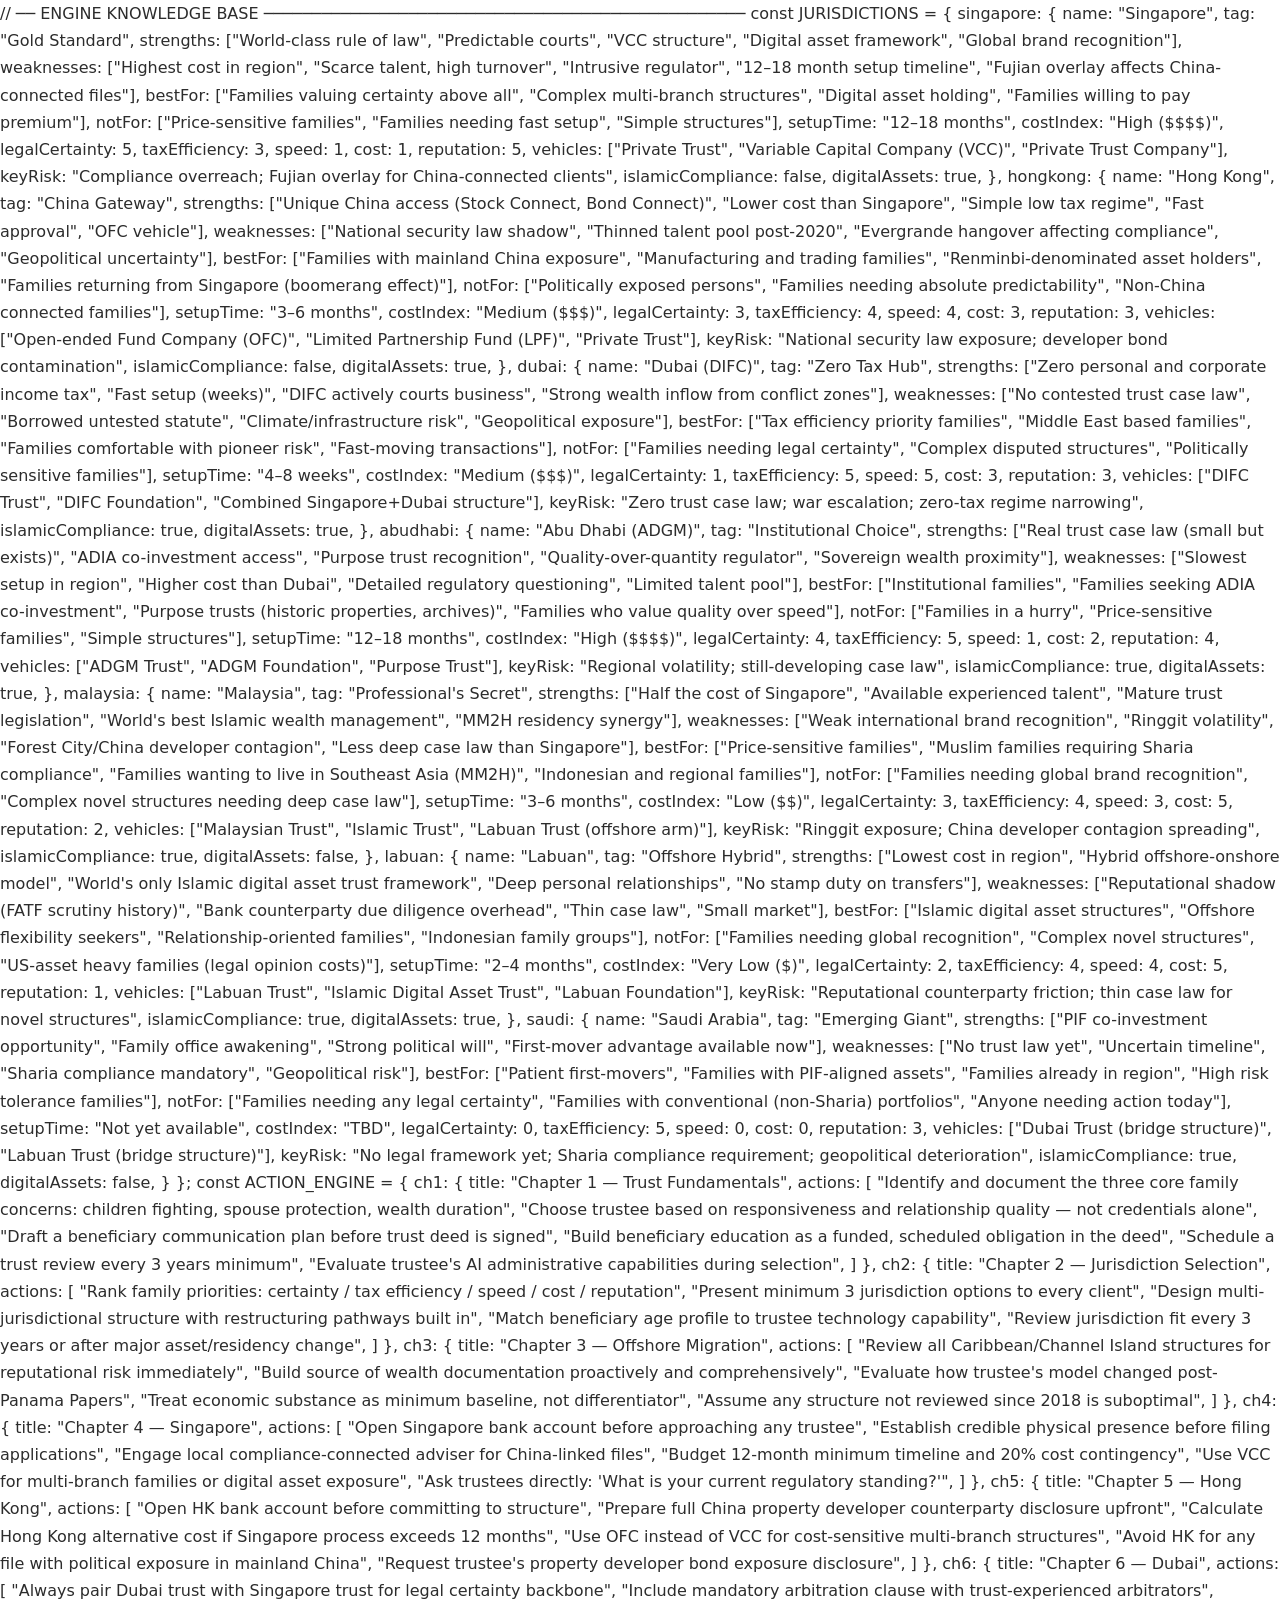
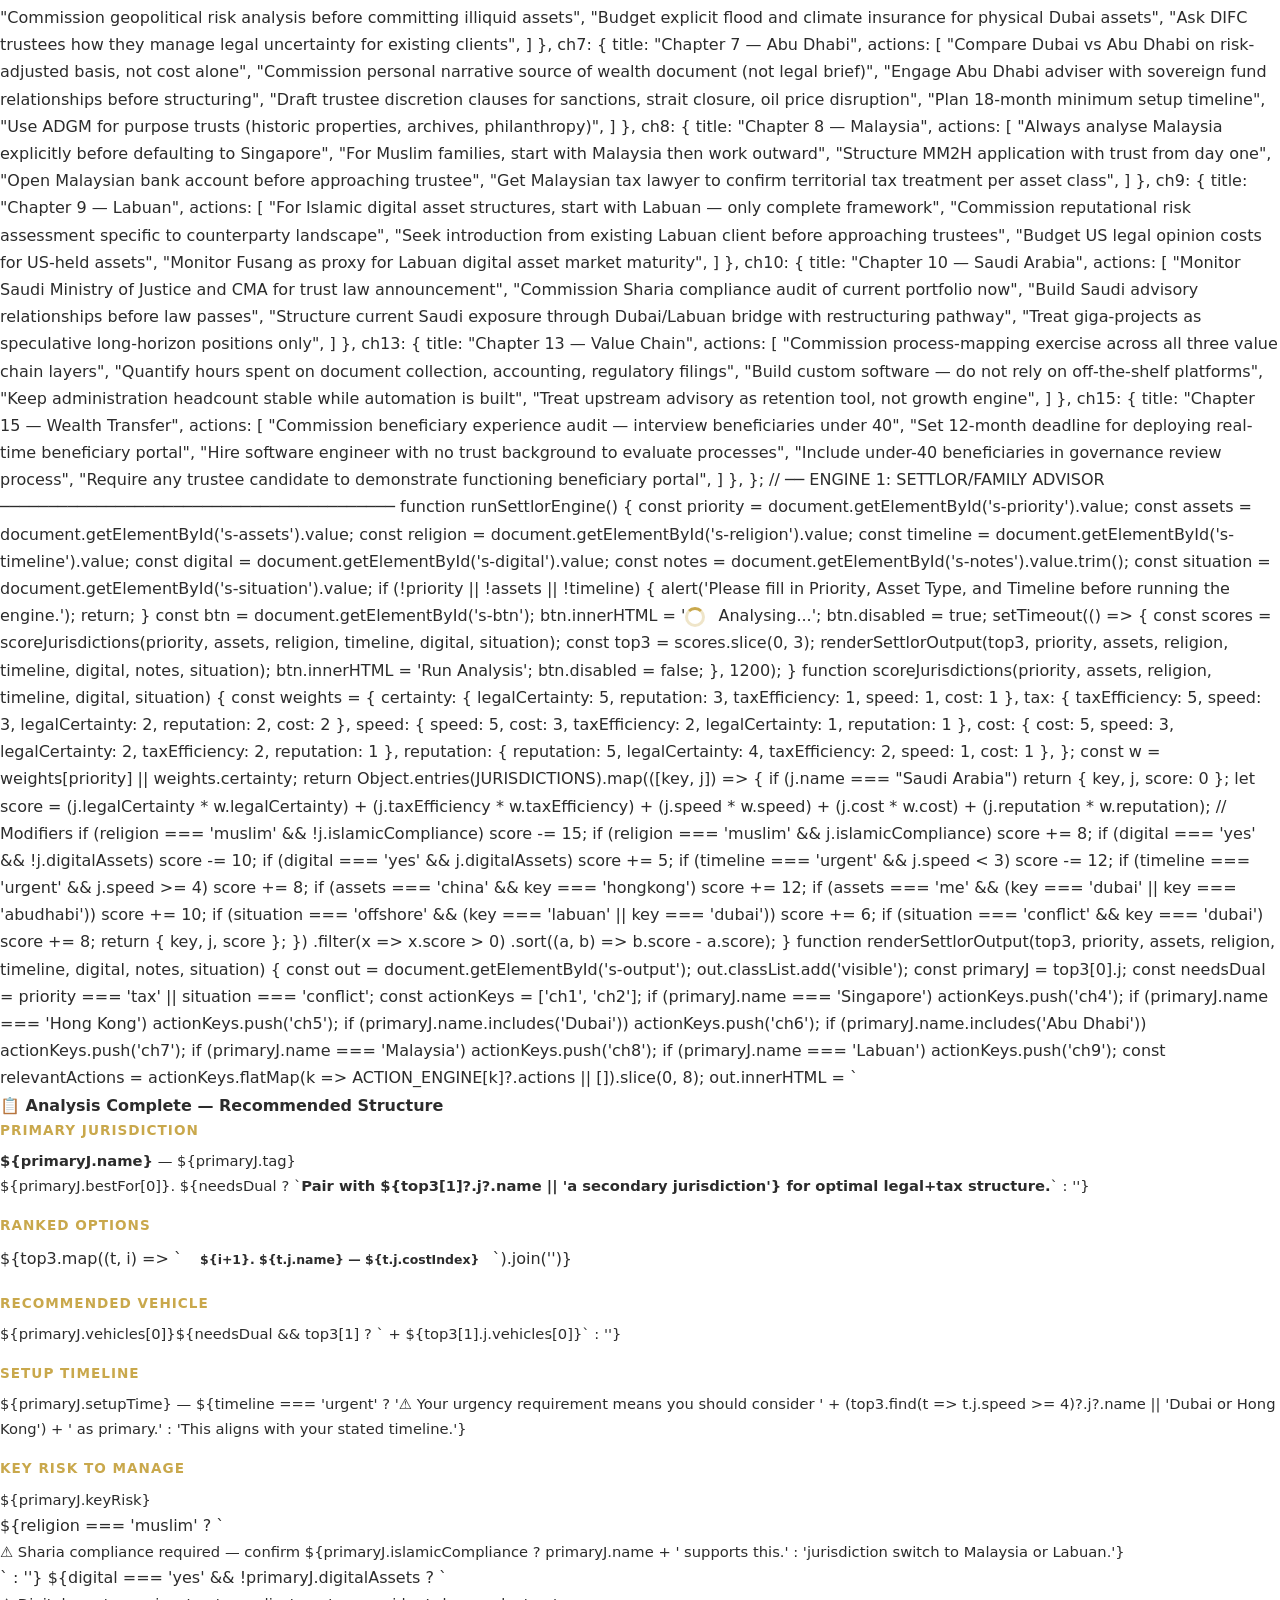
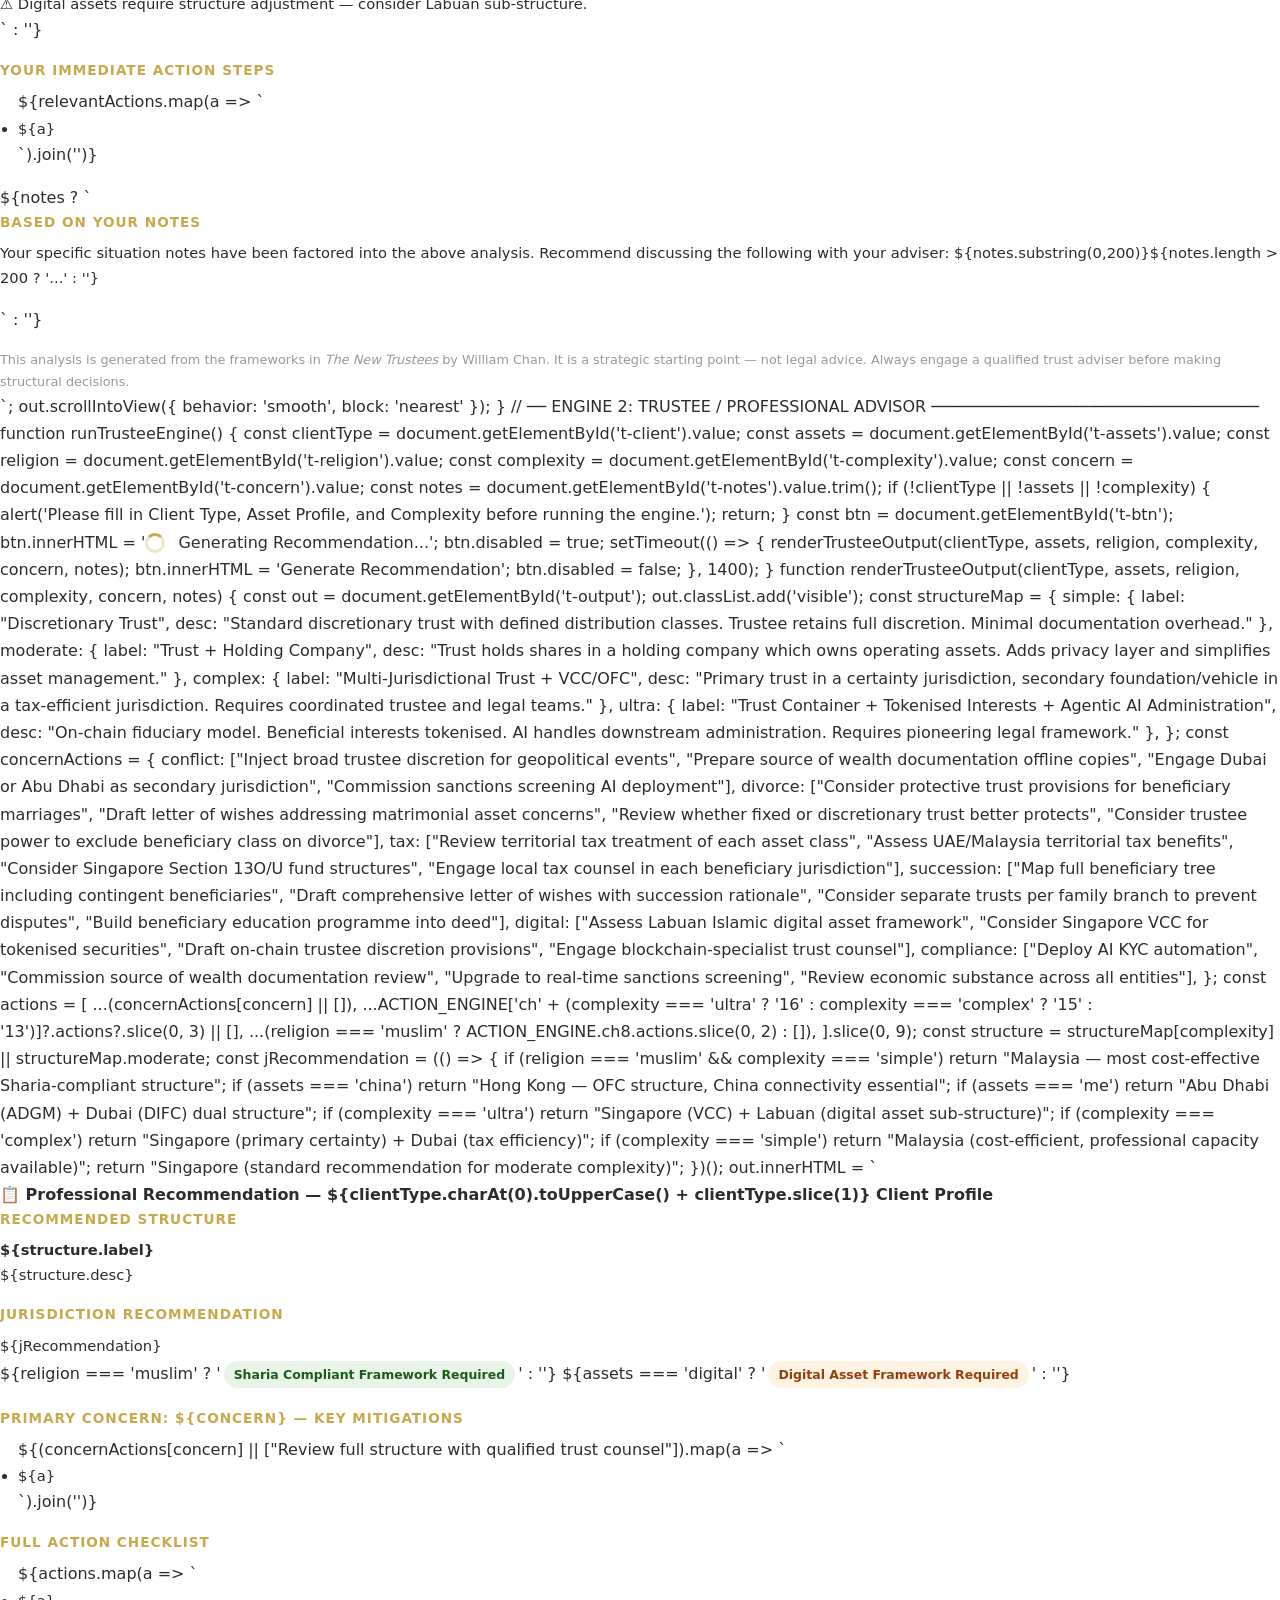
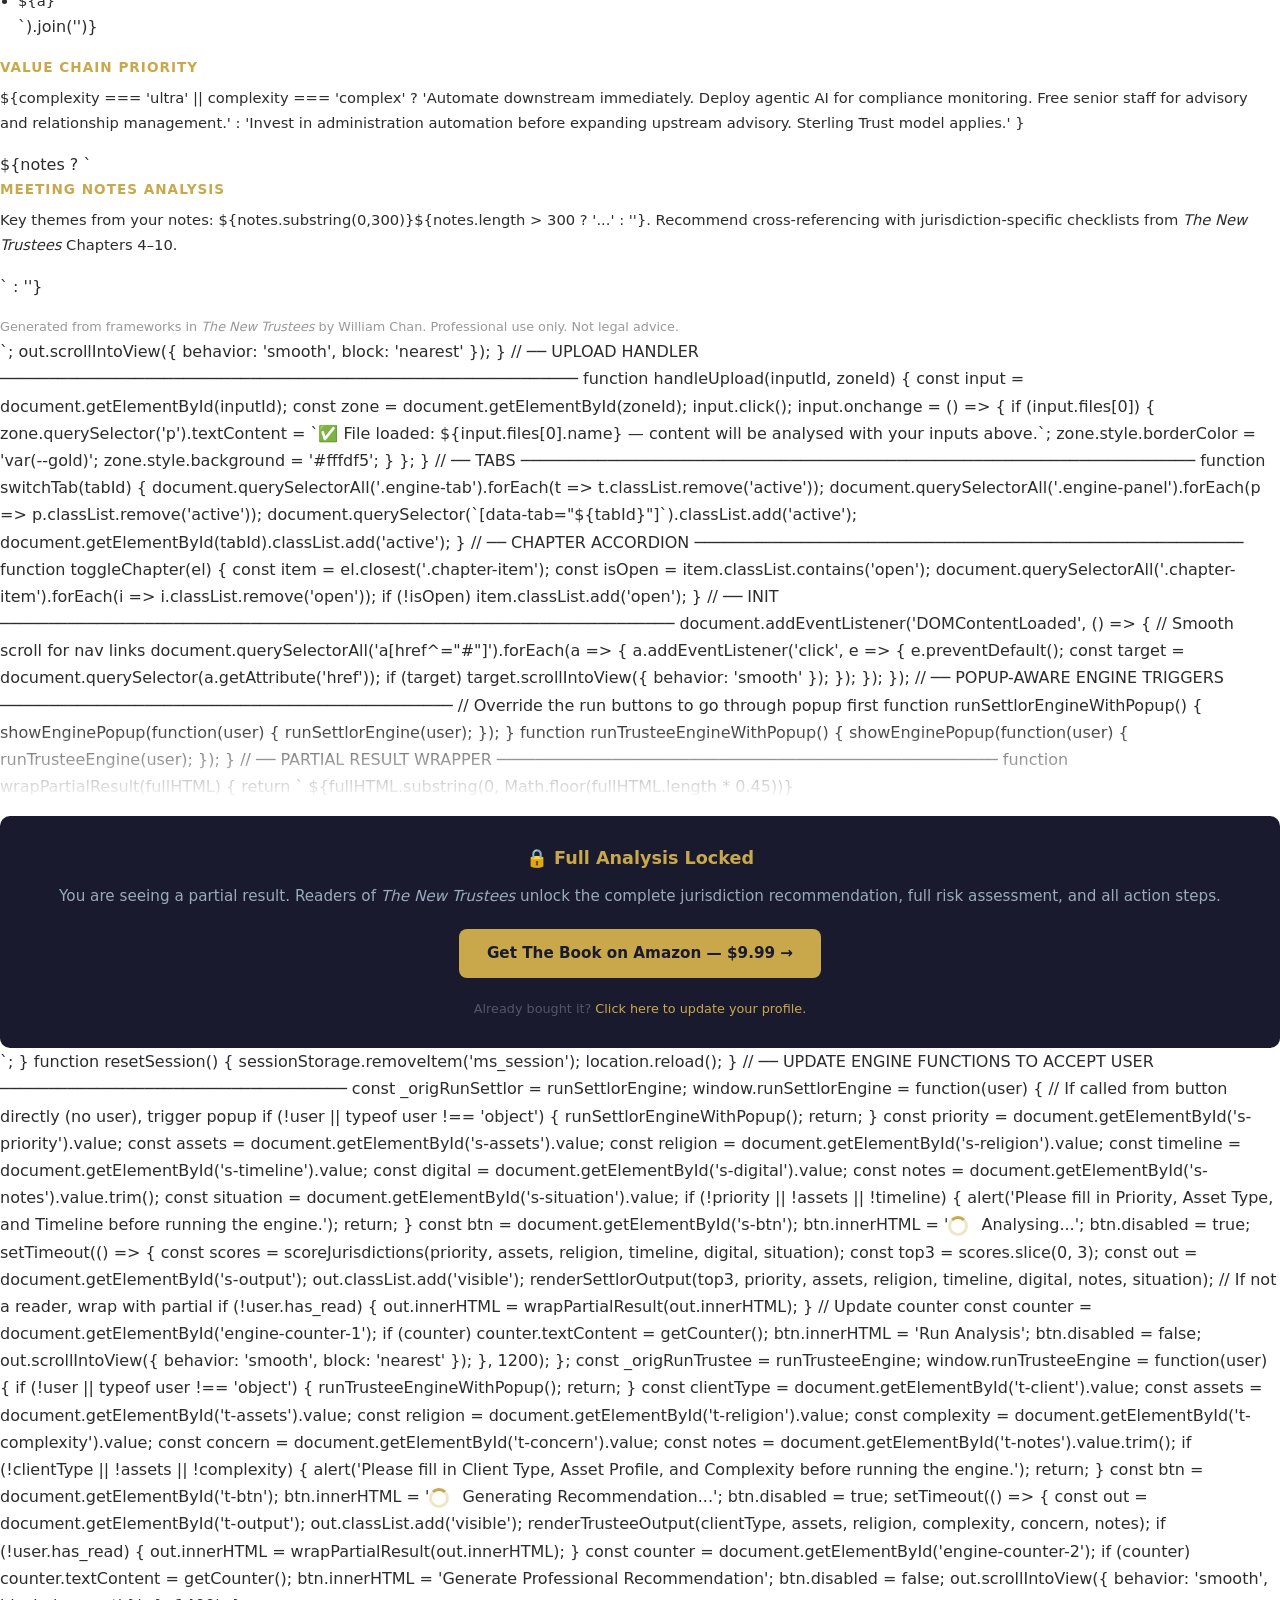
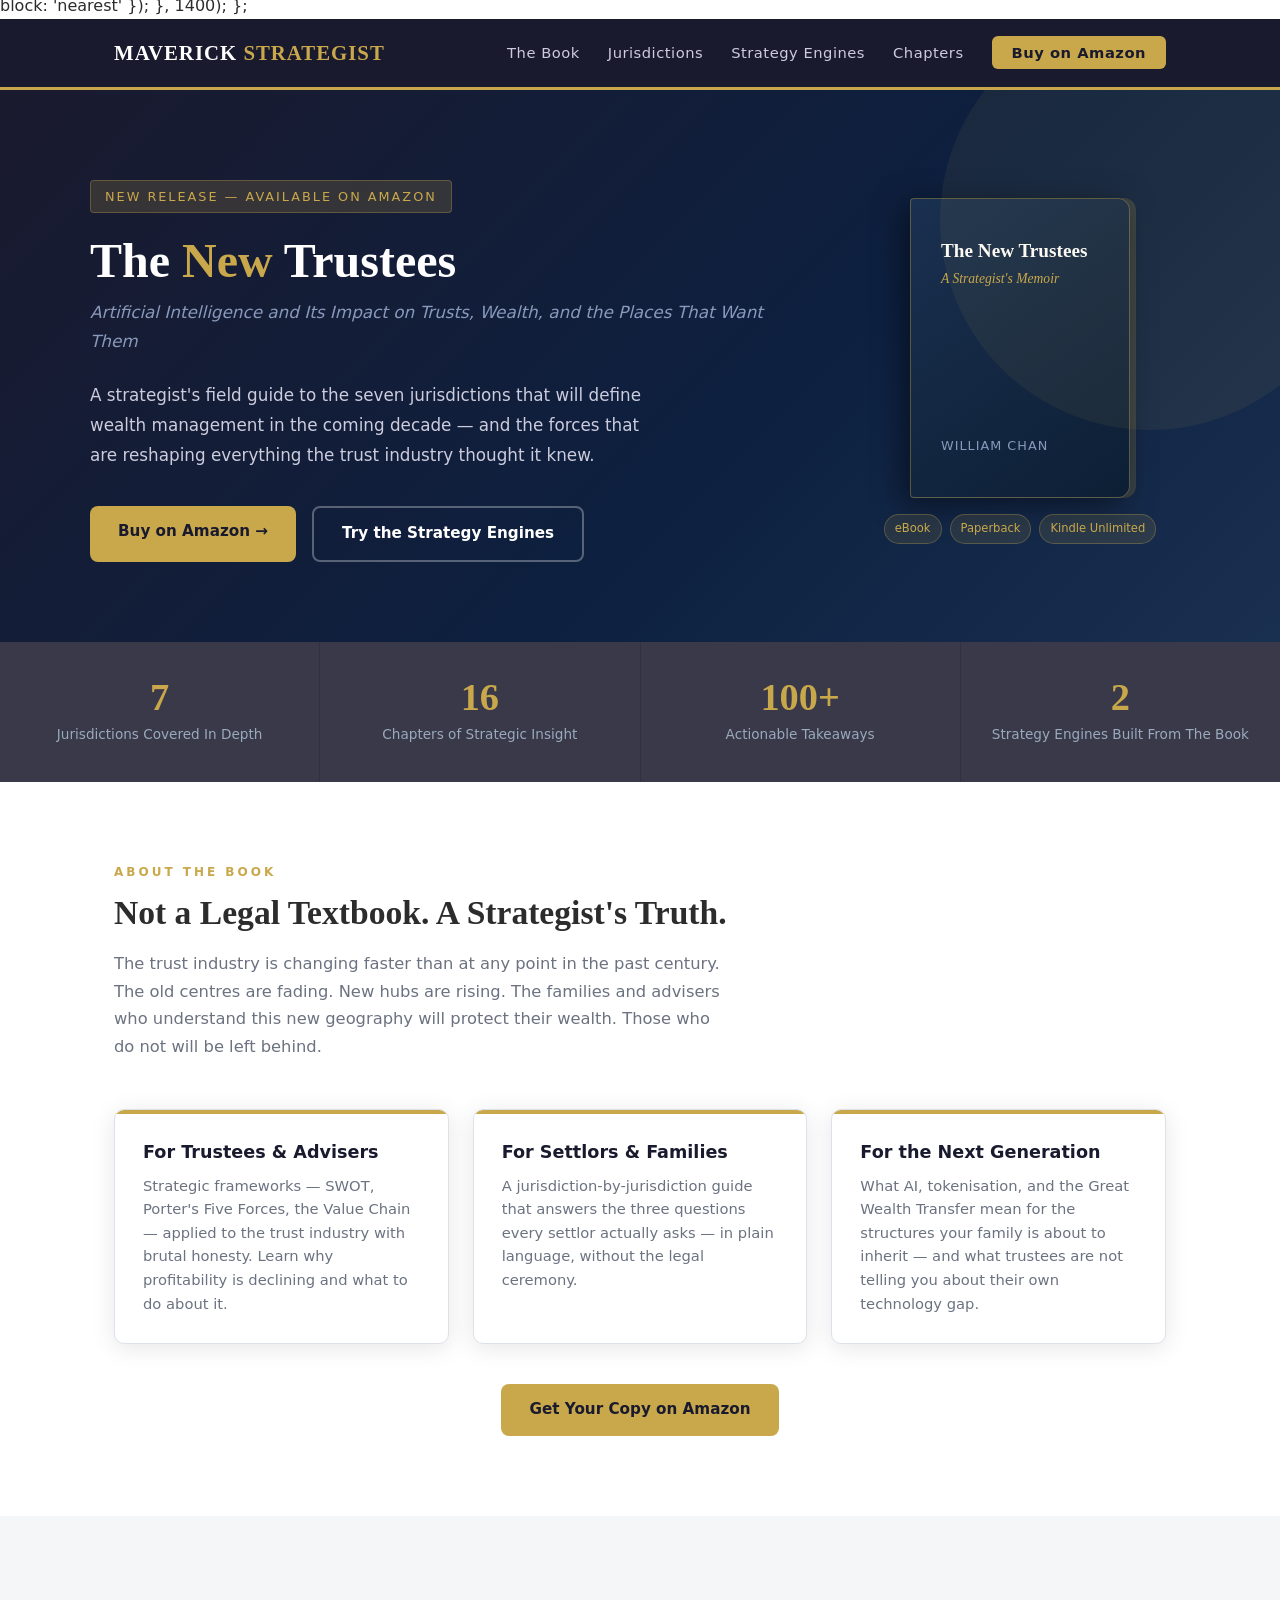
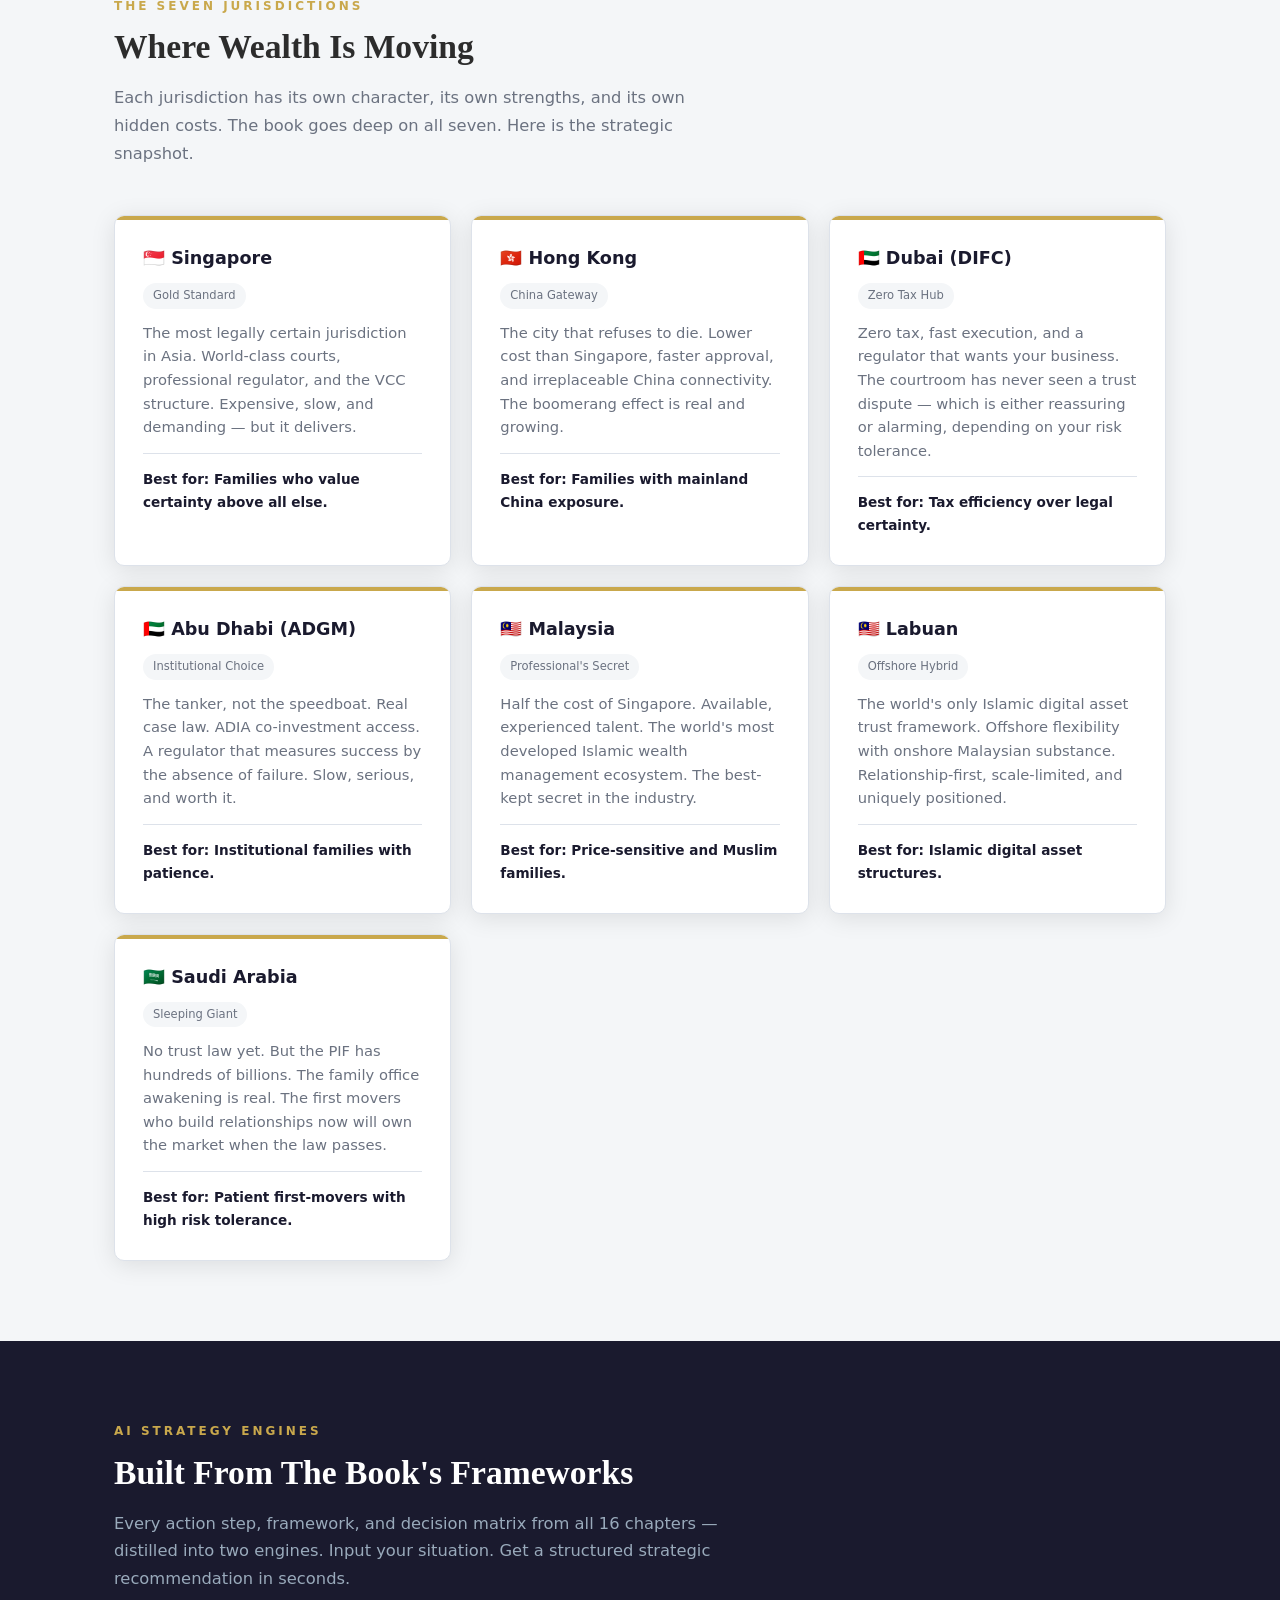
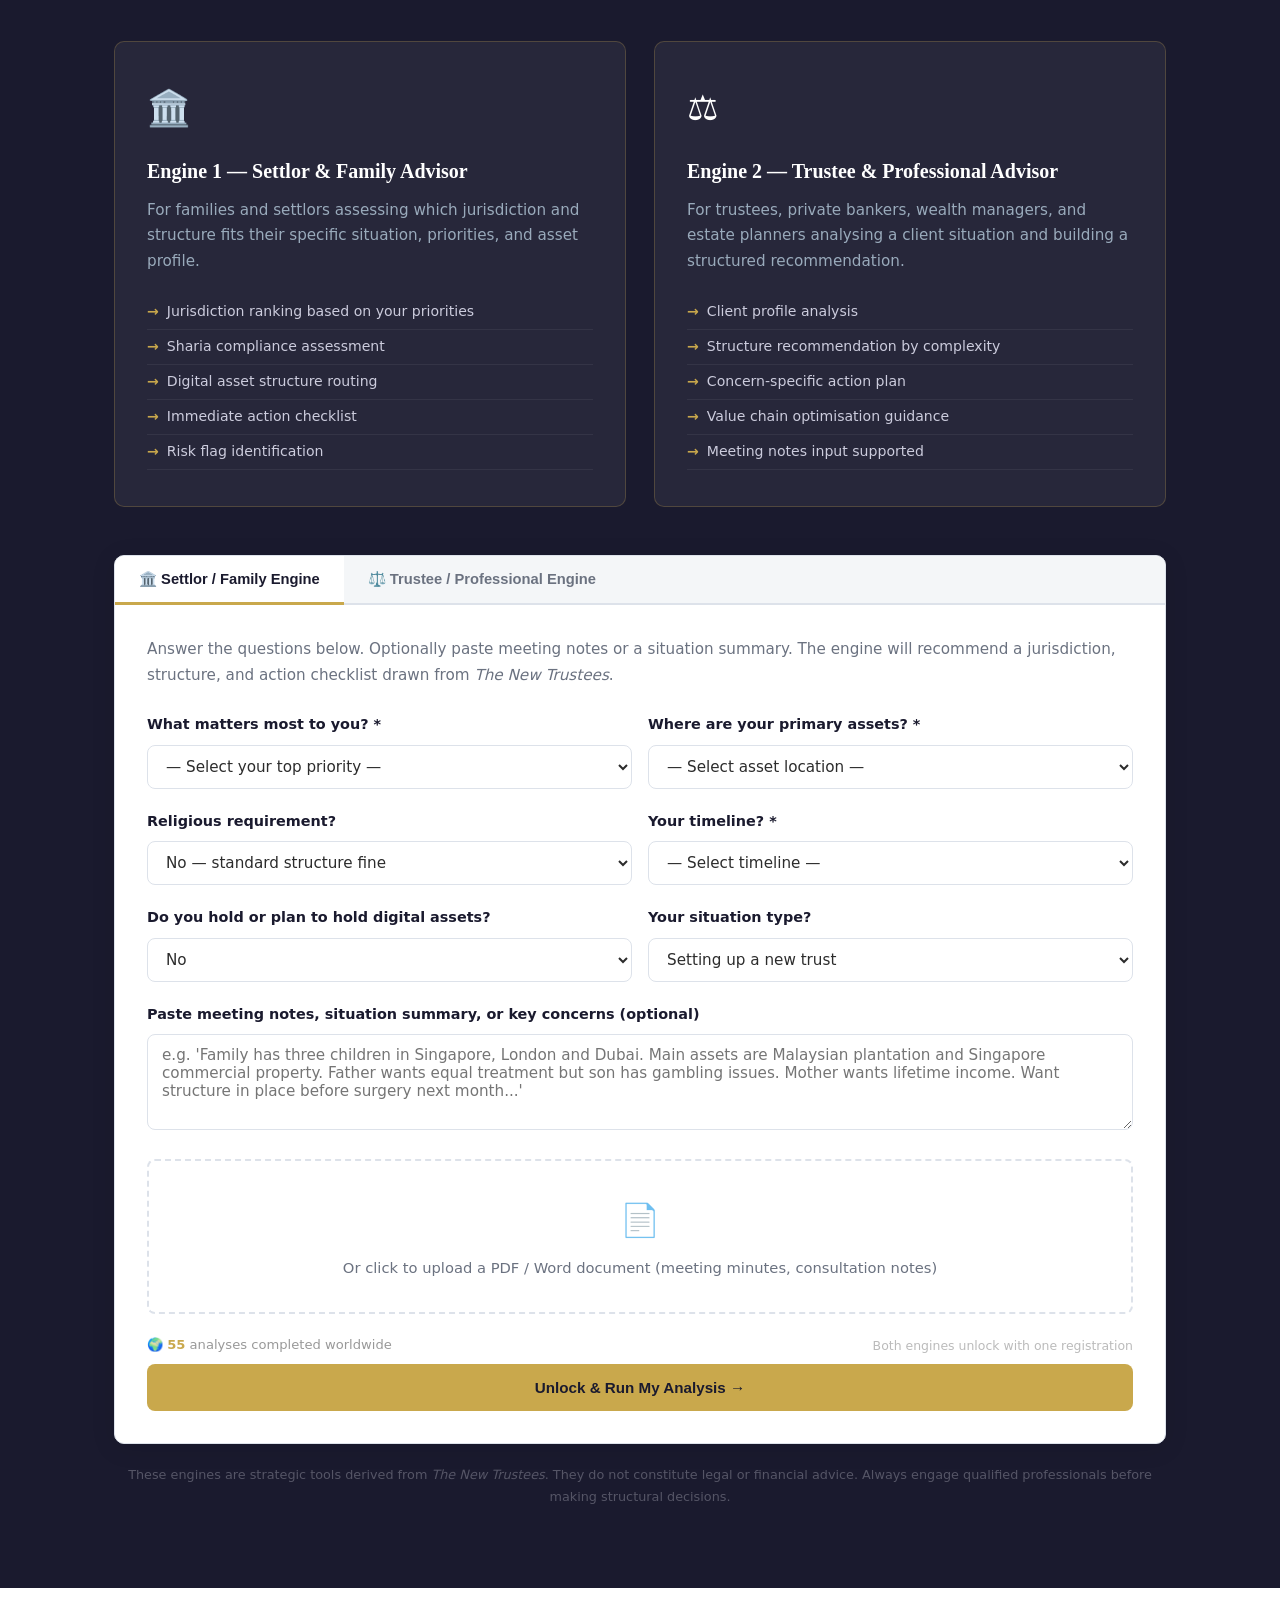
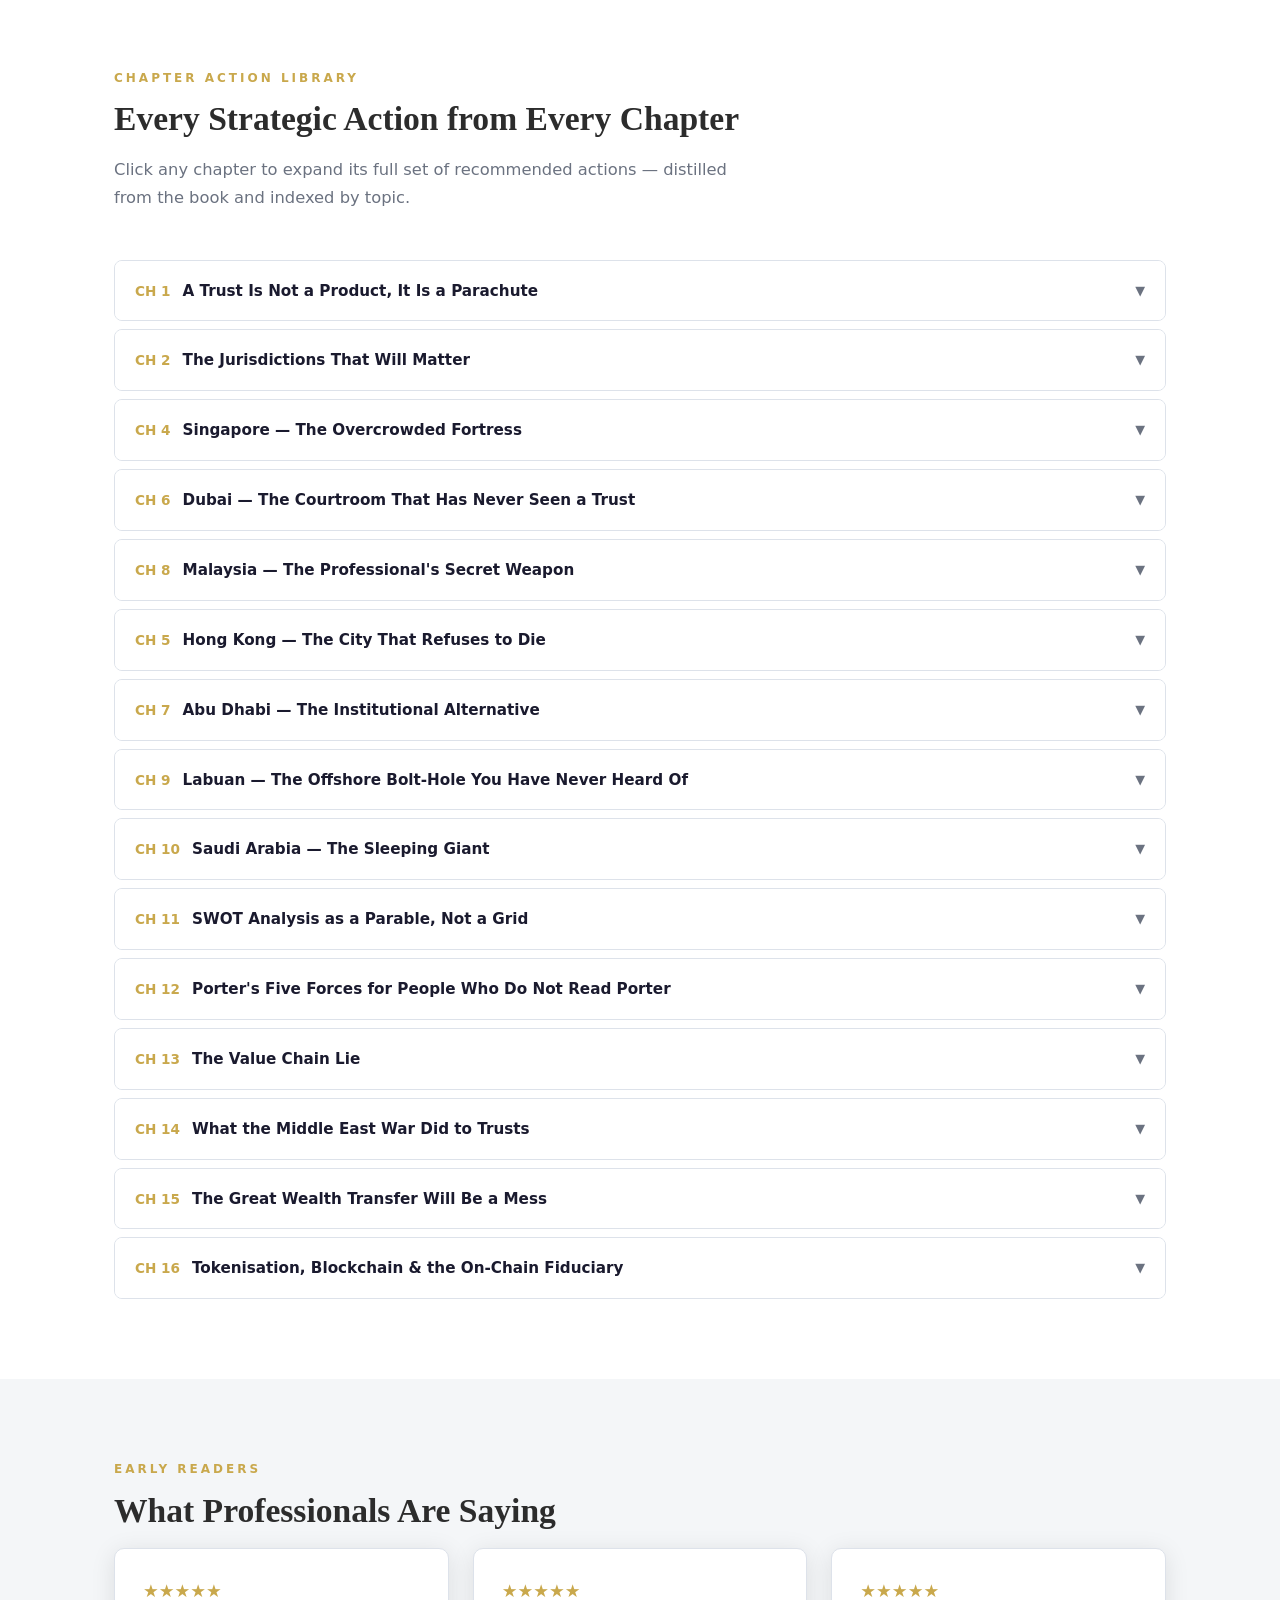
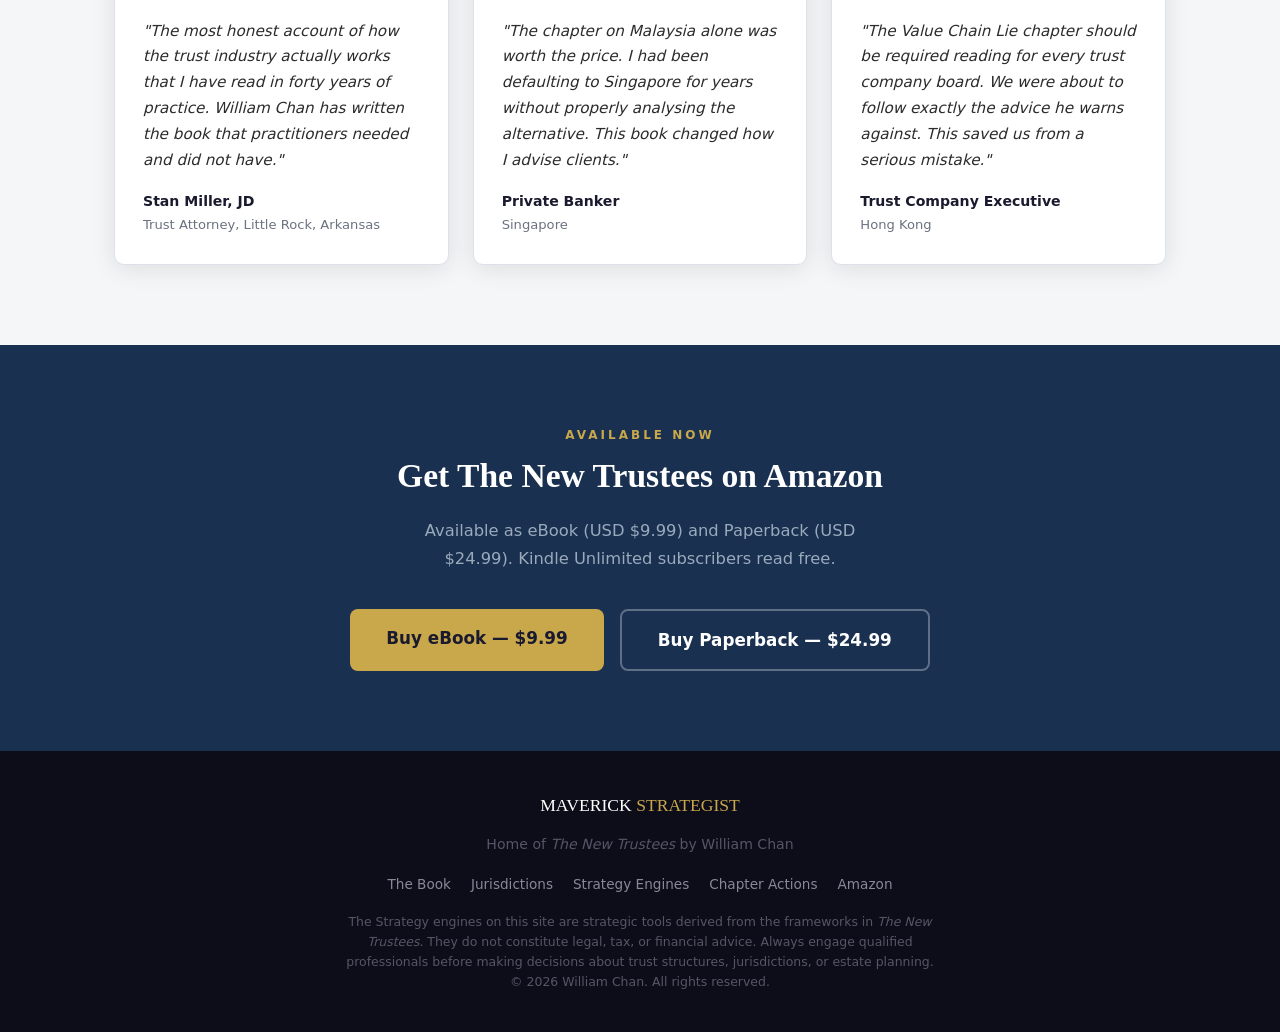
==== commit aa8953c1: "add popup and database" ====
--- a/index.html
+++ b/index.html
@@ -1,10 +1,709 @@
 <!DOCTYPE html>
-<html lang="en">
+<html lang="en">// ── ENGINE KNOWLEDGE BASE ──────────────────────────────────────────────────
+
+const JURISDICTIONS = {
+  singapore: {
+    name: "Singapore",
+    tag: "Gold Standard",
+    strengths: ["World-class rule of law", "Predictable courts", "VCC structure", "Digital asset framework", "Global brand recognition"],
+    weaknesses: ["Highest cost in region", "Scarce talent, high turnover", "Intrusive regulator", "12–18 month setup timeline", "Fujian overlay affects China-connected files"],
+    bestFor: ["Families valuing certainty above all", "Complex multi-branch structures", "Digital asset holding", "Families willing to pay premium"],
+    notFor: ["Price-sensitive families", "Families needing fast setup", "Simple structures"],
+    setupTime: "12–18 months",
+    costIndex: "High ($$$$)",
+    legalCertainty: 5,
+    taxEfficiency: 3,
+    speed: 1,
+    cost: 1,
+    reputation: 5,
+    vehicles: ["Private Trust", "Variable Capital Company (VCC)", "Private Trust Company"],
+    keyRisk: "Compliance overreach; Fujian overlay for China-connected clients",
+    islamicCompliance: false,
+    digitalAssets: true,
+  },
+  hongkong: {
+    name: "Hong Kong",
+    tag: "China Gateway",
+    strengths: ["Unique China access (Stock Connect, Bond Connect)", "Lower cost than Singapore", "Simple low tax regime", "Fast approval", "OFC vehicle"],
+    weaknesses: ["National security law shadow", "Thinned talent pool post-2020", "Evergrande hangover affecting compliance", "Geopolitical uncertainty"],
+    bestFor: ["Families with mainland China exposure", "Manufacturing and trading families", "Renminbi-denominated asset holders", "Families returning from Singapore (boomerang effect)"],
+    notFor: ["Politically exposed persons", "Families needing absolute predictability", "Non-China connected families"],
+    setupTime: "3–6 months",
+    costIndex: "Medium ($$$)",
+    legalCertainty: 3,
+    taxEfficiency: 4,
+    speed: 4,
+    cost: 3,
+    reputation: 3,
+    vehicles: ["Open-ended Fund Company (OFC)", "Limited Partnership Fund (LPF)", "Private Trust"],
+    keyRisk: "National security law exposure; developer bond contamination",
+    islamicCompliance: false,
+    digitalAssets: true,
+  },
+  dubai: {
+    name: "Dubai (DIFC)",
+    tag: "Zero Tax Hub",
+    strengths: ["Zero personal and corporate income tax", "Fast setup (weeks)", "DIFC actively courts business", "Strong wealth inflow from conflict zones"],
+    weaknesses: ["No contested trust case law", "Borrowed untested statute", "Climate/infrastructure risk", "Geopolitical exposure"],
+    bestFor: ["Tax efficiency priority families", "Middle East based families", "Families comfortable with pioneer risk", "Fast-moving transactions"],
+    notFor: ["Families needing legal certainty", "Complex disputed structures", "Politically sensitive families"],
+    setupTime: "4–8 weeks",
+    costIndex: "Medium ($$$)",
+    legalCertainty: 1,
+    taxEfficiency: 5,
+    speed: 5,
+    cost: 3,
+    reputation: 3,
+    vehicles: ["DIFC Trust", "DIFC Foundation", "Combined Singapore+Dubai structure"],
+    keyRisk: "Zero trust case law; war escalation; zero-tax regime narrowing",
+    islamicCompliance: true,
+    digitalAssets: true,
+  },
+  abudhabi: {
+    name: "Abu Dhabi (ADGM)",
+    tag: "Institutional Choice",
+    strengths: ["Real trust case law (small but exists)", "ADIA co-investment access", "Purpose trust recognition", "Quality-over-quantity regulator", "Sovereign wealth proximity"],
+    weaknesses: ["Slowest setup in region", "Higher cost than Dubai", "Detailed regulatory questioning", "Limited talent pool"],
+    bestFor: ["Institutional families", "Families seeking ADIA co-investment", "Purpose trusts (historic properties, archives)", "Families who value quality over speed"],
+    notFor: ["Families in a hurry", "Price-sensitive families", "Simple structures"],
+    setupTime: "12–18 months",
+    costIndex: "High ($$$$)",
+    legalCertainty: 4,
+    taxEfficiency: 5,
+    speed: 1,
+    cost: 2,
+    reputation: 4,
+    vehicles: ["ADGM Trust", "ADGM Foundation", "Purpose Trust"],
+    keyRisk: "Regional volatility; still-developing case law",
+    islamicCompliance: true,
+    digitalAssets: true,
+  },
+  malaysia: {
+    name: "Malaysia",
+    tag: "Professional's Secret",
+    strengths: ["Half the cost of Singapore", "Available experienced talent", "Mature trust legislation", "World's best Islamic wealth management", "MM2H residency synergy"],
+    weaknesses: ["Weak international brand recognition", "Ringgit volatility", "Forest City/China developer contagion", "Less deep case law than Singapore"],
+    bestFor: ["Price-sensitive families", "Muslim families requiring Sharia compliance", "Families wanting to live in Southeast Asia (MM2H)", "Indonesian and regional families"],
+    notFor: ["Families needing global brand recognition", "Complex novel structures needing deep case law"],
+    setupTime: "3–6 months",
+    costIndex: "Low ($$)",
+    legalCertainty: 3,
+    taxEfficiency: 4,
+    speed: 3,
+    cost: 5,
+    reputation: 2,
+    vehicles: ["Malaysian Trust", "Islamic Trust", "Labuan Trust (offshore arm)"],
+    keyRisk: "Ringgit exposure; China developer contagion spreading",
+    islamicCompliance: true,
+    digitalAssets: false,
+  },
+  labuan: {
+    name: "Labuan",
+    tag: "Offshore Hybrid",
+    strengths: ["Lowest cost in region", "Hybrid offshore-onshore model", "World's only Islamic digital asset trust framework", "Deep personal relationships", "No stamp duty on transfers"],
+    weaknesses: ["Reputational shadow (FATF scrutiny history)", "Bank counterparty due diligence overhead", "Thin case law", "Small market"],
+    bestFor: ["Islamic digital asset structures", "Offshore flexibility seekers", "Relationship-oriented families", "Indonesian family groups"],
+    notFor: ["Families needing global recognition", "Complex novel structures", "US-asset heavy families (legal opinion costs)"],
+    setupTime: "2–4 months",
+    costIndex: "Very Low ($)",
+    legalCertainty: 2,
+    taxEfficiency: 4,
+    speed: 4,
+    cost: 5,
+    reputation: 1,
+    vehicles: ["Labuan Trust", "Islamic Digital Asset Trust", "Labuan Foundation"],
+    keyRisk: "Reputational counterparty friction; thin case law for novel structures",
+    islamicCompliance: true,
+    digitalAssets: true,
+  },
+  saudi: {
+    name: "Saudi Arabia",
+    tag: "Emerging Giant",
+    strengths: ["PIF co-investment opportunity", "Family office awakening", "Strong political will", "First-mover advantage available now"],
+    weaknesses: ["No trust law yet", "Uncertain timeline", "Sharia compliance mandatory", "Geopolitical risk"],
+    bestFor: ["Patient first-movers", "Families with PIF-aligned assets", "Families already in region", "High risk tolerance families"],
+    notFor: ["Families needing any legal certainty", "Families with conventional (non-Sharia) portfolios", "Anyone needing action today"],
+    setupTime: "Not yet available",
+    costIndex: "TBD",
+    legalCertainty: 0,
+    taxEfficiency: 5,
+    speed: 0,
+    cost: 0,
+    reputation: 3,
+    vehicles: ["Dubai Trust (bridge structure)", "Labuan Trust (bridge structure)"],
+    keyRisk: "No legal framework yet; Sharia compliance requirement; geopolitical deterioration",
+    islamicCompliance: true,
+    digitalAssets: false,
+  }
+};
+
+const ACTION_ENGINE = {
+  ch1: {
+    title: "Chapter 1 — Trust Fundamentals",
+    actions: [
+      "Identify and document the three core family concerns: children fighting, spouse protection, wealth duration",
+      "Choose trustee based on responsiveness and relationship quality — not credentials alone",
+      "Draft a beneficiary communication plan before trust deed is signed",
+      "Build beneficiary education as a funded, scheduled obligation in the deed",
+      "Schedule a trust review every 3 years minimum",
+      "Evaluate trustee's AI administrative capabilities during selection",
+    ]
+  },
+  ch2: {
+    title: "Chapter 2 — Jurisdiction Selection",
+    actions: [
+      "Rank family priorities: certainty / tax efficiency / speed / cost / reputation",
+      "Present minimum 3 jurisdiction options to every client",
+      "Design multi-jurisdictional structure with restructuring pathways built in",
+      "Match beneficiary age profile to trustee technology capability",
+      "Review jurisdiction fit every 3 years or after major asset/residency change",
+    ]
+  },
+  ch3: {
+    title: "Chapter 3 — Offshore Migration",
+    actions: [
+      "Review all Caribbean/Channel Island structures for reputational risk immediately",
+      "Build source of wealth documentation proactively and comprehensively",
+      "Evaluate how trustee's model changed post-Panama Papers",
+      "Treat economic substance as minimum baseline, not differentiator",
+      "Assume any structure not reviewed since 2018 is suboptimal",
+    ]
+  },
+  ch4: {
+    title: "Chapter 4 — Singapore",
+    actions: [
+      "Open Singapore bank account before approaching any trustee",
+      "Establish credible physical presence before filing applications",
+      "Engage local compliance-connected adviser for China-linked files",
+      "Budget 12-month minimum timeline and 20% cost contingency",
+      "Use VCC for multi-branch families or digital asset exposure",
+      "Ask trustees directly: 'What is your current regulatory standing?'",
+    ]
+  },
+  ch5: {
+    title: "Chapter 5 — Hong Kong",
+    actions: [
+      "Open HK bank account before committing to structure",
+      "Prepare full China property developer counterparty disclosure upfront",
+      "Calculate Hong Kong alternative cost if Singapore process exceeds 12 months",
+      "Use OFC instead of VCC for cost-sensitive multi-branch structures",
+      "Avoid HK for any file with political exposure in mainland China",
+      "Request trustee's property developer bond exposure disclosure",
+    ]
+  },
+  ch6: {
+    title: "Chapter 6 — Dubai",
+    actions: [
+      "Always pair Dubai trust with Singapore trust for legal certainty backbone",
+      "Include mandatory arbitration clause with trust-experienced arbitrators",
+      "Commission geopolitical risk analysis before committing illiquid assets",
+      "Budget explicit flood and climate insurance for physical Dubai assets",
+      "Ask DIFC trustees how they manage legal uncertainty for existing clients",
+    ]
+  },
+  ch7: {
+    title: "Chapter 7 — Abu Dhabi",
+    actions: [
+      "Compare Dubai vs Abu Dhabi on risk-adjusted basis, not cost alone",
+      "Commission personal narrative source of wealth document (not legal brief)",
+      "Engage Abu Dhabi adviser with sovereign fund relationships before structuring",
+      "Draft trustee discretion clauses for sanctions, strait closure, oil price disruption",
+      "Plan 18-month minimum setup timeline",
+      "Use ADGM for purpose trusts (historic properties, archives, philanthropy)",
+    ]
+  },
+  ch8: {
+    title: "Chapter 8 — Malaysia",
+    actions: [
+      "Always analyse Malaysia explicitly before defaulting to Singapore",
+      "For Muslim families, start with Malaysia then work outward",
+      "Structure MM2H application with trust from day one",
+      "Open Malaysian bank account before approaching trustee",
+      "Get Malaysian tax lawyer to confirm territorial tax treatment per asset class",
+    ]
+  },
+  ch9: {
+    title: "Chapter 9 — Labuan",
+    actions: [
+      "For Islamic digital asset structures, start with Labuan — only complete framework",
+      "Commission reputational risk assessment specific to counterparty landscape",
+      "Seek introduction from existing Labuan client before approaching trustees",
+      "Budget US legal opinion costs for US-held assets",
+      "Monitor Fusang as proxy for Labuan digital asset market maturity",
+    ]
+  },
+  ch10: {
+    title: "Chapter 10 — Saudi Arabia",
+    actions: [
+      "Monitor Saudi Ministry of Justice and CMA for trust law announcement",
+      "Commission Sharia compliance audit of current portfolio now",
+      "Build Saudi advisory relationships before law passes",
+      "Structure current Saudi exposure through Dubai/Labuan bridge with restructuring pathway",
+      "Treat giga-projects as speculative long-horizon positions only",
+    ]
+  },
+  ch13: {
+    title: "Chapter 13 — Value Chain",
+    actions: [
+      "Commission process-mapping exercise across all three value chain layers",
+      "Quantify hours spent on document collection, accounting, regulatory filings",
+      "Build custom software — do not rely on off-the-shelf platforms",
+      "Keep administration headcount stable while automation is built",
+      "Treat upstream advisory as retention tool, not growth engine",
+    ]
+  },
+  ch15: {
+    title: "Chapter 15 — Wealth Transfer",
+    actions: [
+      "Commission beneficiary experience audit — interview beneficiaries under 40",
+      "Set 12-month deadline for deploying real-time beneficiary portal",
+      "Hire software engineer with no trust background to evaluate processes",
+      "Include under-40 beneficiaries in governance review process",
+      "Require any trustee candidate to demonstrate functioning beneficiary portal",
+    ]
+  },
+};
+
+// ── ENGINE 1: SETTLOR/FAMILY ADVISOR ─────────────────────────────────────────
+
+function runSettlorEngine() {
+  const priority = document.getElementById('s-priority').value;
+  const assets = document.getElementById('s-assets').value;
+  const religion = document.getElementById('s-religion').value;
+  const timeline = document.getElementById('s-timeline').value;
+  const digital = document.getElementById('s-digital').value;
+  const notes = document.getElementById('s-notes').value.trim();
+  const situation = document.getElementById('s-situation').value;
+
+  if (!priority || !assets || !timeline) {
+    alert('Please fill in Priority, Asset Type, and Timeline before running the engine.');
+    return;
+  }
+
+  const btn = document.getElementById('s-btn');
+  btn.innerHTML = '<span class="spinner"></span> Analysing...';
+  btn.disabled = true;
+
+  setTimeout(() => {
+    const scores = scoreJurisdictions(priority, assets, religion, timeline, digital, situation);
+    const top3 = scores.slice(0, 3);
+    renderSettlorOutput(top3, priority, assets, religion, timeline, digital, notes, situation);
+    btn.innerHTML = 'Run Analysis';
+    btn.disabled = false;
+  }, 1200);
+}
+
+function scoreJurisdictions(priority, assets, religion, timeline, digital, situation) {
+  const weights = {
+    certainty:   { legalCertainty: 5, reputation: 3, taxEfficiency: 1, speed: 1, cost: 1 },
+    tax:         { taxEfficiency: 5, speed: 3, legalCertainty: 2, reputation: 2, cost: 2 },
+    speed:       { speed: 5, cost: 3, taxEfficiency: 2, legalCertainty: 1, reputation: 1 },
+    cost:        { cost: 5, speed: 3, legalCertainty: 2, taxEfficiency: 2, reputation: 1 },
+    reputation:  { reputation: 5, legalCertainty: 4, taxEfficiency: 2, speed: 1, cost: 1 },
+  };
+  const w = weights[priority] || weights.certainty;
+
+  return Object.entries(JURISDICTIONS).map(([key, j]) => {
+    if (j.name === "Saudi Arabia") return { key, j, score: 0 };
+
+    let score =
+      (j.legalCertainty * w.legalCertainty) +
+      (j.taxEfficiency  * w.taxEfficiency)  +
+      (j.speed          * w.speed)          +
+      (j.cost           * w.cost)           +
+      (j.reputation     * w.reputation);
+
+    // Modifiers
+    if (religion === 'muslim' && !j.islamicCompliance) score -= 15;
+    if (religion === 'muslim' && j.islamicCompliance)  score += 8;
+    if (digital === 'yes' && !j.digitalAssets)         score -= 10;
+    if (digital === 'yes' && j.digitalAssets)          score += 5;
+    if (timeline === 'urgent' && j.speed < 3)          score -= 12;
+    if (timeline === 'urgent' && j.speed >= 4)         score += 8;
+    if (assets === 'china' && key === 'hongkong')       score += 12;
+    if (assets === 'me' && (key === 'dubai' || key === 'abudhabi')) score += 10;
+    if (situation === 'offshore' && (key === 'labuan' || key === 'dubai')) score += 6;
+    if (situation === 'conflict' && key === 'dubai')    score += 8;
+
+    return { key, j, score };
+  })
+  .filter(x => x.score > 0)
+  .sort((a, b) => b.score - a.score);
+}
+
+function renderSettlorOutput(top3, priority, assets, religion, timeline, digital, notes, situation) {
+  const out = document.getElementById('s-output');
+  out.classList.add('visible');
+
+  const primaryJ = top3[0].j;
+  const needsDual = priority === 'tax' || situation === 'conflict';
+
+  const actionKeys = ['ch1', 'ch2'];
+  if (primaryJ.name === 'Singapore') actionKeys.push('ch4');
+  if (primaryJ.name === 'Hong Kong') actionKeys.push('ch5');
+  if (primaryJ.name.includes('Dubai')) actionKeys.push('ch6');
+  if (primaryJ.name.includes('Abu Dhabi')) actionKeys.push('ch7');
+  if (primaryJ.name === 'Malaysia') actionKeys.push('ch8');
+  if (primaryJ.name === 'Labuan') actionKeys.push('ch9');
+
+  const relevantActions = actionKeys.flatMap(k => ACTION_ENGINE[k]?.actions || []).slice(0, 8);
+
+  out.innerHTML = `
+    <h4>📋 Analysis Complete — Recommended Structure</h4>
+
+    <div class="output-section">
+      <h5>Primary Jurisdiction</h5>
+      <p><strong>${primaryJ.name}</strong> — ${primaryJ.tag}</p>
+      <p>${primaryJ.bestFor[0]}. ${needsDual ? `<strong>Pair with ${top3[1]?.j?.name || 'a secondary jurisdiction'} for optimal legal+tax structure.</strong>` : ''}</p>
+    </div>
+
+    <div class="output-section">
+      <h5>Ranked Options</h5>
+      ${top3.map((t, i) => `
+        <span class="output-tag ${i === 0 ? 'tag-green' : i === 1 ? 'tag-amber' : 'tag-red'}">
+          ${i+1}. ${t.j.name} — ${t.j.costIndex}
+        </span>`).join('')}
+    </div>
+
+    <div class="output-section">
+      <h5>Recommended Vehicle</h5>
+      <p>${primaryJ.vehicles[0]}${needsDual && top3[1] ? ` + ${top3[1].j.vehicles[0]}` : ''}</p>
+    </div>
+
+    <div class="output-section">
+      <h5>Setup Timeline</h5>
+      <p>${primaryJ.setupTime} — ${timeline === 'urgent' ? '⚠️ Your urgency requirement means you should consider ' + (top3.find(t => t.j.speed >= 4)?.j?.name || 'Dubai or Hong Kong') + ' as primary.' : 'This aligns with your stated timeline.'}</p>
+    </div>
+
+    <div class="output-section">
+      <h5>Key Risk to Manage</h5>
+      <p>${primaryJ.keyRisk}</p>
+      ${religion === 'muslim' ? `<p>⚠️ Sharia compliance required — confirm ${primaryJ.islamicCompliance ? primaryJ.name + ' supports this.' : 'jurisdiction switch to Malaysia or Labuan.'}</p>` : ''}
+      ${digital === 'yes' && !primaryJ.digitalAssets ? `<p>⚠️ Digital assets require structure adjustment — consider Labuan sub-structure.</p>` : ''}
+    </div>
+
+    <div class="output-section">
+      <h5>Your Immediate Action Steps</h5>
+      <ul>
+        ${relevantActions.map(a => `<li>${a}</li>`).join('')}
+      </ul>
+    </div>
+
+    ${notes ? `<div class="output-section"><h5>Based on Your Notes</h5><p>Your specific situation notes have been factored into the above analysis. Recommend discussing the following with your adviser: ${notes.substring(0,200)}${notes.length > 200 ? '...' : ''}</p></div>` : ''}
+
+    <p style="font-size:0.8rem;color:#999;margin-top:16px;">
+      This analysis is generated from the frameworks in <em>The New Trustees</em> by William Chan. It is a strategic starting point — not legal advice. Always engage a qualified trust adviser before making structural decisions.
+    </p>
+  `;
+  out.scrollIntoView({ behavior: 'smooth', block: 'nearest' });
+}
+
+// ── ENGINE 2: TRUSTEE / PROFESSIONAL ADVISOR ──────────────────────────────────
+
+function runTrusteeEngine() {
+  const clientType = document.getElementById('t-client').value;
+  const assets = document.getElementById('t-assets').value;
+  const religion = document.getElementById('t-religion').value;
+  const complexity = document.getElementById('t-complexity').value;
+  const concern = document.getElementById('t-concern').value;
+  const notes = document.getElementById('t-notes').value.trim();
+
+  if (!clientType || !assets || !complexity) {
+    alert('Please fill in Client Type, Asset Profile, and Complexity before running the engine.');
+    return;
+  }
+
+  const btn = document.getElementById('t-btn');
+  btn.innerHTML = '<span class="spinner"></span> Generating Recommendation...';
+  btn.disabled = true;
+
+  setTimeout(() => {
+    renderTrusteeOutput(clientType, assets, religion, complexity, concern, notes);
+    btn.innerHTML = 'Generate Recommendation';
+    btn.disabled = false;
+  }, 1400);
+}
+
+function renderTrusteeOutput(clientType, assets, religion, complexity, concern, notes) {
+  const out = document.getElementById('t-output');
+  out.classList.add('visible');
+
+  const structureMap = {
+    simple:   { label: "Discretionary Trust", desc: "Standard discretionary trust with defined distribution classes. Trustee retains full discretion. Minimal documentation overhead." },
+    moderate: { label: "Trust + Holding Company", desc: "Trust holds shares in a holding company which owns operating assets. Adds privacy layer and simplifies asset management." },
+    complex:  { label: "Multi-Jurisdictional Trust + VCC/OFC", desc: "Primary trust in a certainty jurisdiction, secondary foundation/vehicle in a tax-efficient jurisdiction. Requires coordinated trustee and legal teams." },
+    ultra:    { label: "Trust Container + Tokenised Interests + Agentic AI Administration", desc: "On-chain fiduciary model. Beneficial interests tokenised. AI handles downstream administration. Requires pioneering legal framework." },
+  };
+
+  const concernActions = {
+    conflict:    ["Inject broad trustee discretion for geopolitical events", "Prepare source of wealth documentation offline copies", "Engage Dubai or Abu Dhabi as secondary jurisdiction", "Commission sanctions screening AI deployment"],
+    divorce:     ["Consider protective trust provisions for beneficiary marriages", "Draft letter of wishes addressing matrimonial asset concerns", "Review whether fixed or discretionary trust better protects", "Consider trustee power to exclude beneficiary class on divorce"],
+    tax:         ["Review territorial tax treatment of each asset class", "Assess UAE/Malaysia territorial tax benefits", "Consider Singapore Section 13O/U fund structures", "Engage local tax counsel in each beneficiary jurisdiction"],
+    succession:  ["Map full beneficiary tree including contingent beneficiaries", "Draft comprehensive letter of wishes with succession rationale", "Consider separate trusts per family branch to prevent disputes", "Build beneficiary education programme into deed"],
+    digital:     ["Assess Labuan Islamic digital asset framework", "Consider Singapore VCC for tokenised securities", "Draft on-chain trustee discretion provisions", "Engage blockchain-specialist trust counsel"],
+    compliance:  ["Deploy AI KYC automation", "Commission source of wealth documentation review", "Upgrade to real-time sanctions screening", "Review economic substance across all entities"],
+  };
+
+  const actions = [
+    ...(concernActions[concern] || []),
+    ...ACTION_ENGINE['ch' + (complexity === 'ultra' ? '16' : complexity === 'complex' ? '15' : '13')]?.actions?.slice(0, 3) || [],
+    ...(religion === 'muslim' ? ACTION_ENGINE.ch8.actions.slice(0, 2) : []),
+  ].slice(0, 9);
+
+  const structure = structureMap[complexity] || structureMap.moderate;
+
+  const jRecommendation = (() => {
+    if (religion === 'muslim' && complexity === 'simple') return "Malaysia — most cost-effective Sharia-compliant structure";
+    if (assets === 'china') return "Hong Kong — OFC structure, China connectivity essential";
+    if (assets === 'me') return "Abu Dhabi (ADGM) + Dubai (DIFC) dual structure";
+    if (complexity === 'ultra') return "Singapore (VCC) + Labuan (digital asset sub-structure)";
+    if (complexity === 'complex') return "Singapore (primary certainty) + Dubai (tax efficiency)";
+    if (complexity === 'simple') return "Malaysia (cost-efficient, professional capacity available)";
+    return "Singapore (standard recommendation for moderate complexity)";
+  })();
+
+  out.innerHTML = `
+    <h4>📋 Professional Recommendation — ${clientType.charAt(0).toUpperCase() + clientType.slice(1)} Client Profile</h4>
+
+    <div class="output-section">
+      <h5>Recommended Structure</h5>
+      <p><strong>${structure.label}</strong></p>
+      <p>${structure.desc}</p>
+    </div>
+
+    <div class="output-section">
+      <h5>Jurisdiction Recommendation</h5>
+      <p>${jRecommendation}</p>
+      ${religion === 'muslim' ? '<span class="output-tag tag-green">Sharia Compliant Framework Required</span>' : ''}
+      ${assets === 'digital' ? '<span class="output-tag tag-amber">Digital Asset Framework Required</span>' : ''}
+    </div>
+
+    <div class="output-section">
+      <h5>Primary Concern: ${concern} — Key Mitigations</h5>
+      <ul>
+        ${(concernActions[concern] || ["Review full structure with qualified trust counsel"]).map(a => `<li>${a}</li>`).join('')}
+      </ul>
+    </div>
+
+    <div class="output-section">
+      <h5>Full Action Checklist</h5>
+      <ul>
+        ${actions.map(a => `<li>${a}</li>`).join('')}
+      </ul>
+    </div>
+
+    <div class="output-section">
+      <h5>Value Chain Priority</h5>
+      <p>${complexity === 'ultra' || complexity === 'complex'
+        ? 'Automate downstream immediately. Deploy agentic AI for compliance monitoring. Free senior staff for advisory and relationship management.'
+        : 'Invest in administration automation before expanding upstream advisory. Sterling Trust model applies.'
+      }</p>
+    </div>
+
+    ${notes ? `<div class="output-section"><h5>Meeting Notes Analysis</h5><p>Key themes from your notes: ${notes.substring(0,300)}${notes.length > 300 ? '...' : ''}. Recommend cross-referencing with jurisdiction-specific checklists from <em>The New Trustees</em> Chapters 4–10.</p></div>` : ''}
+
+    <p style="font-size:0.8rem;color:#999;margin-top:16px;">
+      Generated from frameworks in <em>The New Trustees</em> by William Chan. Professional use only. Not legal advice.
+    </p>
+  `;
+  out.scrollIntoView({ behavior: 'smooth', block: 'nearest' });
+}
+
+// ── UPLOAD HANDLER ────────────────────────────────────────────────────────────
+
+function handleUpload(inputId, zoneId) {
+  const input = document.getElementById(inputId);
+  const zone = document.getElementById(zoneId);
+  input.click();
+  input.onchange = () => {
+    if (input.files[0]) {
+      zone.querySelector('p').textContent = `✅ File loaded: ${input.files[0].name} — content will be analysed with your inputs above.`;
+      zone.style.borderColor = 'var(--gold)';
+      zone.style.background = '#fffdf5';
+    }
+  };
+}
+
+// ── TABS ──────────────────────────────────────────────────────────────────────
+
+function switchTab(tabId) {
+  document.querySelectorAll('.engine-tab').forEach(t => t.classList.remove('active'));
+  document.querySelectorAll('.engine-panel').forEach(p => p.classList.remove('active'));
+  document.querySelector(`[data-tab="${tabId}"]`).classList.add('active');
+  document.getElementById(tabId).classList.add('active');
+}
+
+// ── CHAPTER ACCORDION ─────────────────────────────────────────────────────────
+
+function toggleChapter(el) {
+  const item = el.closest('.chapter-item');
+  const isOpen = item.classList.contains('open');
+  document.querySelectorAll('.chapter-item').forEach(i => i.classList.remove('open'));
+  if (!isOpen) item.classList.add('open');
+}
+
+// ── INIT ──────────────────────────────────────────────────────────────────────
+
+document.addEventListener('DOMContentLoaded', () => {
+  // Smooth scroll for nav links
+  document.querySelectorAll('a[href^="#"]').forEach(a => {
+    a.addEventListener('click', e => {
+      e.preventDefault();
+      const target = document.querySelector(a.getAttribute('href'));
+      if (target) target.scrollIntoView({ behavior: 'smooth' });
+    });
+  });
+});
+
+// ── POPUP-AWARE ENGINE TRIGGERS ───────────────────────────────────────────────
+
+// Override the run buttons to go through popup first
+function runSettlorEngineWithPopup() {
+  showEnginePopup(function(user) {
+    runSettlorEngine(user);
+  });
+}
+
+function runTrusteeEngineWithPopup() {
+  showEnginePopup(function(user) {
+    runTrusteeEngine(user);
+  });
+}
+
+// ── PARTIAL RESULT WRAPPER ────────────────────────────────────────────────────
+function wrapPartialResult(fullHTML) {
+  return `
+    ${fullHTML.substring(0, Math.floor(fullHTML.length * 0.45))}
+    <div style="
+      background:linear-gradient(to bottom, rgba(255,255,255,0), #fff);
+      height:80px;margin-top:-80px;position:relative;z-index:2;
+    "></div>
+    <div style="
+      background:#1a1a2e;color:#fff;
+      border-radius:10px;padding:28px 24px;
+      text-align:center;margin-top:16px;
+    ">
+      <div style="font-size:1.1rem;font-weight:bold;color:#c9a84c;margin-bottom:10px;">
+        🔒 Full Analysis Locked
+      </div>
+      <p style="color:#99aabb;font-size:0.95rem;margin-bottom:20px;line-height:1.6;">
+        You are seeing a partial result. Readers of <em>The New Trustees</em> unlock the complete jurisdiction recommendation, full risk assessment, and all action steps.
+      </p>
+      <a href="https://www.amazon.com/dp/B0GZMZQZ7Q" target="_blank" style="
+        display:inline-block;
+        background:#c9a84c;color:#1a1a2e;
+        padding:12px 28px;border-radius:8px;
+        font-weight:700;font-size:0.95rem;
+        text-decoration:none;margin-bottom:12px;
+      ">Get The Book on Amazon — $9.99 →</a>
+      <p style="color:#556;font-size:0.8rem;margin-top:8px;">
+        Already bought it? <a href="#" onclick="resetSession()" style="color:#c9a84c;">Click here to update your profile.</a>
+      </p>
+    </div>
+  `;
+}
+
+function resetSession() {
+  sessionStorage.removeItem('ms_session');
+  location.reload();
+}
+
+// ── UPDATE ENGINE FUNCTIONS TO ACCEPT USER ────────────────────────────────────
+
+const _origRunSettlor = runSettlorEngine;
+window.runSettlorEngine = function(user) {
+  // If called from button directly (no user), trigger popup
+  if (!user || typeof user !== 'object') {
+    runSettlorEngineWithPopup();
+    return;
+  }
+
+  const priority = document.getElementById('s-priority').value;
+  const assets = document.getElementById('s-assets').value;
+  const religion = document.getElementById('s-religion').value;
+  const timeline = document.getElementById('s-timeline').value;
+  const digital = document.getElementById('s-digital').value;
+  const notes = document.getElementById('s-notes').value.trim();
+  const situation = document.getElementById('s-situation').value;
+
+  if (!priority || !assets || !timeline) {
+    alert('Please fill in Priority, Asset Type, and Timeline before running the engine.');
+    return;
+  }
+
+  const btn = document.getElementById('s-btn');
+  btn.innerHTML = '<span class="spinner"></span> Analysing...';
+  btn.disabled = true;
+
+  setTimeout(() => {
+    const scores = scoreJurisdictions(priority, assets, religion, timeline, digital, situation);
+    const top3 = scores.slice(0, 3);
+    const out = document.getElementById('s-output');
+    out.classList.add('visible');
+
+    renderSettlorOutput(top3, priority, assets, religion, timeline, digital, notes, situation);
+
+    // If not a reader, wrap with partial
+    if (!user.has_read) {
+      out.innerHTML = wrapPartialResult(out.innerHTML);
+    }
+
+    // Update counter
+    const counter = document.getElementById('engine-counter-1');
+    if (counter) counter.textContent = getCounter();
+
+    btn.innerHTML = 'Run Analysis';
+    btn.disabled = false;
+    out.scrollIntoView({ behavior: 'smooth', block: 'nearest' });
+  }, 1200);
+};
+
+const _origRunTrustee = runTrusteeEngine;
+window.runTrusteeEngine = function(user) {
+  if (!user || typeof user !== 'object') {
+    runTrusteeEngineWithPopup();
+    return;
+  }
+
+  const clientType = document.getElementById('t-client').value;
+  const assets = document.getElementById('t-assets').value;
+  const religion = document.getElementById('t-religion').value;
+  const complexity = document.getElementById('t-complexity').value;
+  const concern = document.getElementById('t-concern').value;
+  const notes = document.getElementById('t-notes').value.trim();
+
+  if (!clientType || !assets || !complexity) {
+    alert('Please fill in Client Type, Asset Profile, and Complexity before running the engine.');
+    return;
+  }
+
+  const btn = document.getElementById('t-btn');
+  btn.innerHTML = '<span class="spinner"></span> Generating Recommendation...';
+  btn.disabled = true;
+
+  setTimeout(() => {
+    const out = document.getElementById('t-output');
+    out.classList.add('visible');
+    renderTrusteeOutput(clientType, assets, religion, complexity, concern, notes);
+
+    if (!user.has_read) {
+      out.innerHTML = wrapPartialResult(out.innerHTML);
+    }
+
+    const counter = document.getElementById('engine-counter-2');
+    if (counter) counter.textContent = getCounter();
+
+    btn.innerHTML = 'Generate Professional Recommendation';
+    btn.disabled = false;
+    out.scrollIntoView({ behavior: 'smooth', block: 'nearest' });
+  }, 1400);
+};
+
+
 <head>
   <meta charset="UTF-8" />
   <meta name="viewport" content="width=device-width, initial-scale=1.0" />
   <title>Maverick Strategist | The New Trustees</title>
-  <!-- updated -->
   <meta name="description" content="The definitive strategic guide to trust structures across Singapore, Hong Kong, Dubai, Abu Dhabi, Malaysia, and the Gulf. By William Chan." />
   <meta property="og:title" content="Maverick Strategist — The New Trustees" />
   <meta property="og:description" content="Where wealth is moving and who controls it next. A strategist's guide to the jurisdictions, tools, and forces reshaping global trust structures." />
@@ -288,8 +987,14 @@
           <input type="file" id="s-file" accept=".pdf,.doc,.docx,.txt" style="display:none" />
         </div>
 
-        <button class="btn btn-gold" id="s-btn" onclick="runSettlorEngine()" style="margin-top:20px;width:100%;padding:15px;">
-          Run Jurisdiction &amp; Structure Analysis
+        <div style="display:flex;align-items:center;justify-content:space-between;margin-top:20px;margin-bottom:8px;">
+          <span style="font-size:0.82rem;color:#999;">
+            🌍 <strong id="engine-counter-1" style="color:#c9a84c;">55</strong> analyses completed worldwide
+          </span>
+          <span style="font-size:0.78rem;color:#bbb;">Both engines unlock with one registration</span>
+        </div>
+        <button class="btn btn-gold" id="s-btn" onclick="runSettlorEngine()" style="width:100%;padding:15px;">
+          Unlock &amp; Run My Analysis →
         </button>
 
         <div class="engine-output" id="s-output"></div>
@@ -369,8 +1074,14 @@
           <input type="file" id="t-file" accept=".pdf,.doc,.docx,.txt,.mp3,.m4a" style="display:none" />
         </div>
 
-        <button class="btn btn-primary" id="t-btn" onclick="runTrusteeEngine()" style="margin-top:20px;width:100%;padding:15px;background:var(--navy);color:white;">
-          Generate Professional Recommendation
+        <div style="display:flex;align-items:center;justify-content:space-between;margin-top:20px;margin-bottom:8px;">
+          <span style="font-size:0.82rem;color:#999;">
+            🌍 <strong id="engine-counter-2" style="color:#c9a84c;">55</strong> analyses completed worldwide
+          </span>
+          <span style="font-size:0.78rem;color:#bbb;">Registration unlocks both engines</span>
+        </div>
+        <button class="btn btn-primary" id="t-btn" onclick="runTrusteeEngine()" style="width:100%;padding:15px;background:var(--navy);color:white;">
+          Unlock &amp; Generate Recommendation →
         </button>
 
         <div class="engine-output" id="t-output"></div>
@@ -718,6 +1429,13 @@
   </div>
 </footer>
 
+<script src="js/popup.js"></script>
 <script src="js/engine.js"></script>
+<style>
+@keyframes slideIn {
+  from { transform: translateX(100px); opacity: 0; }
+  to { transform: translateX(0); opacity: 1; }
+}
+</style>
 </body>
 </html>
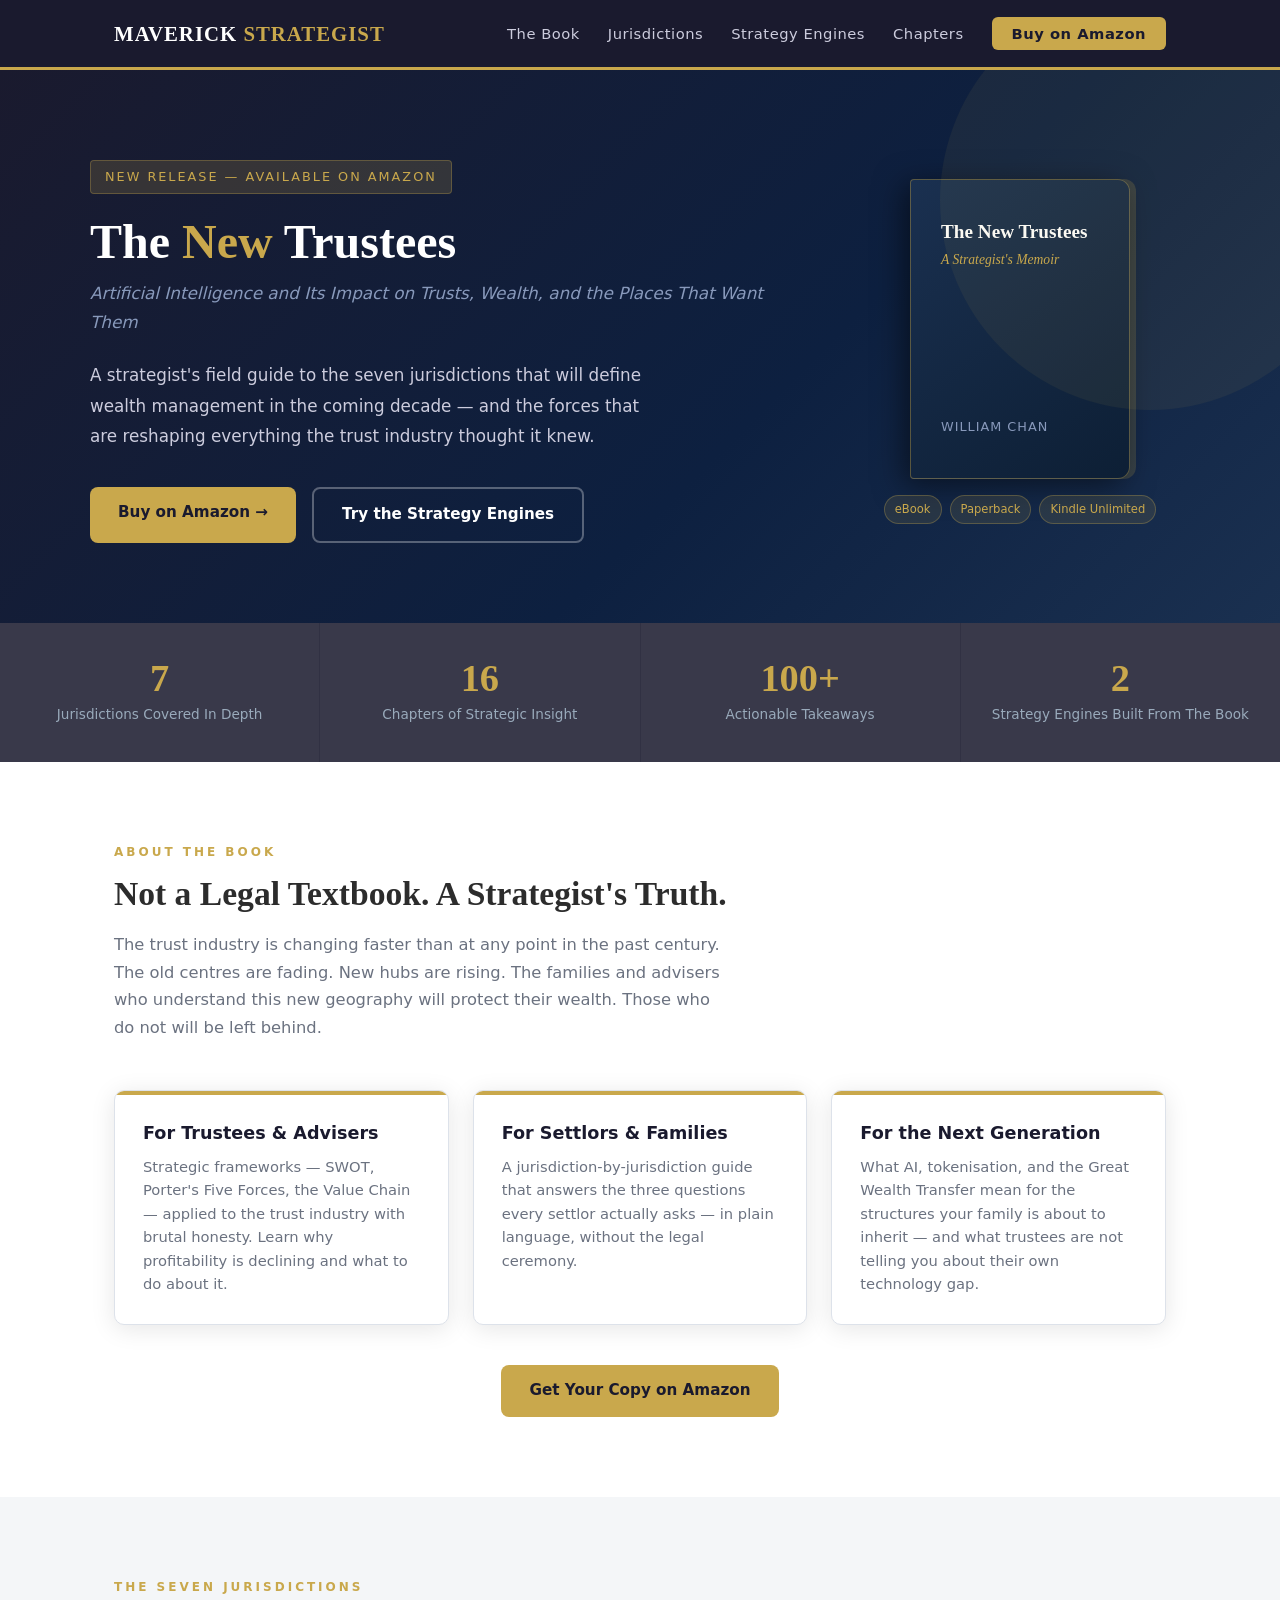
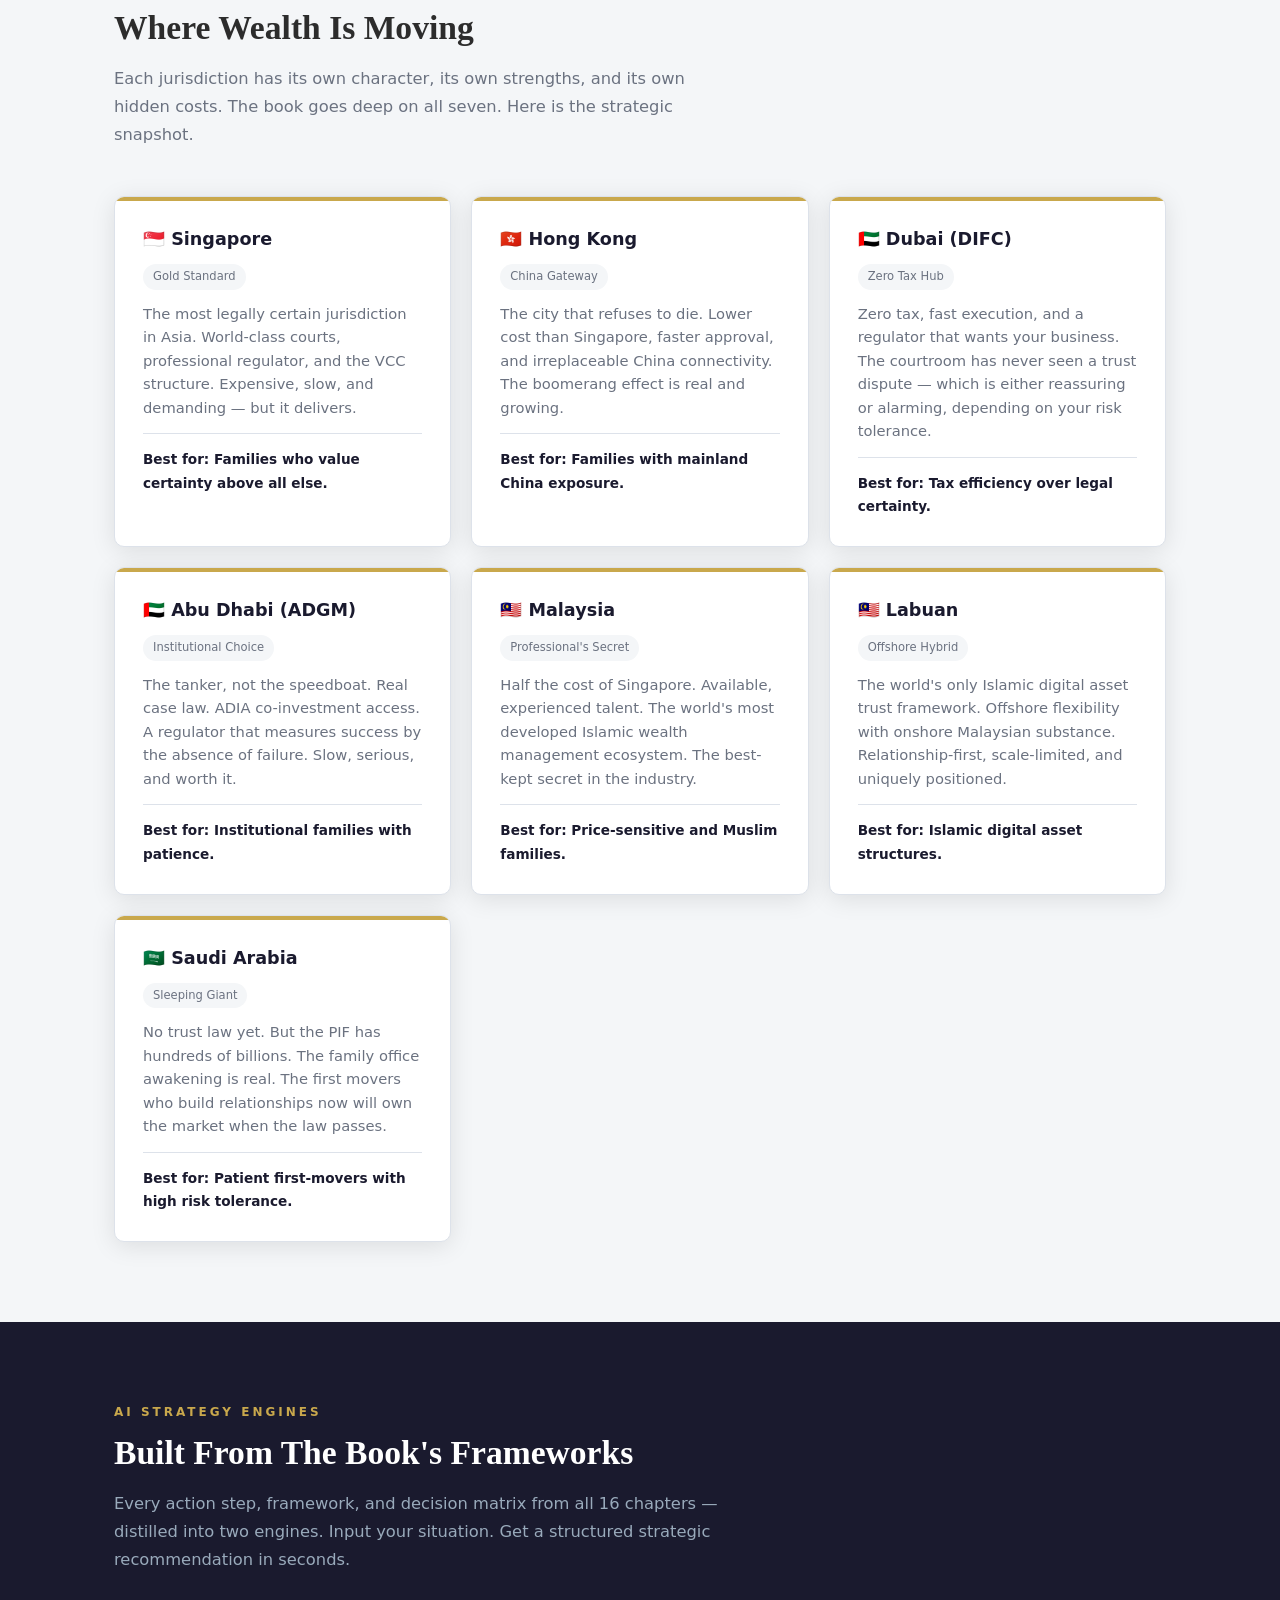
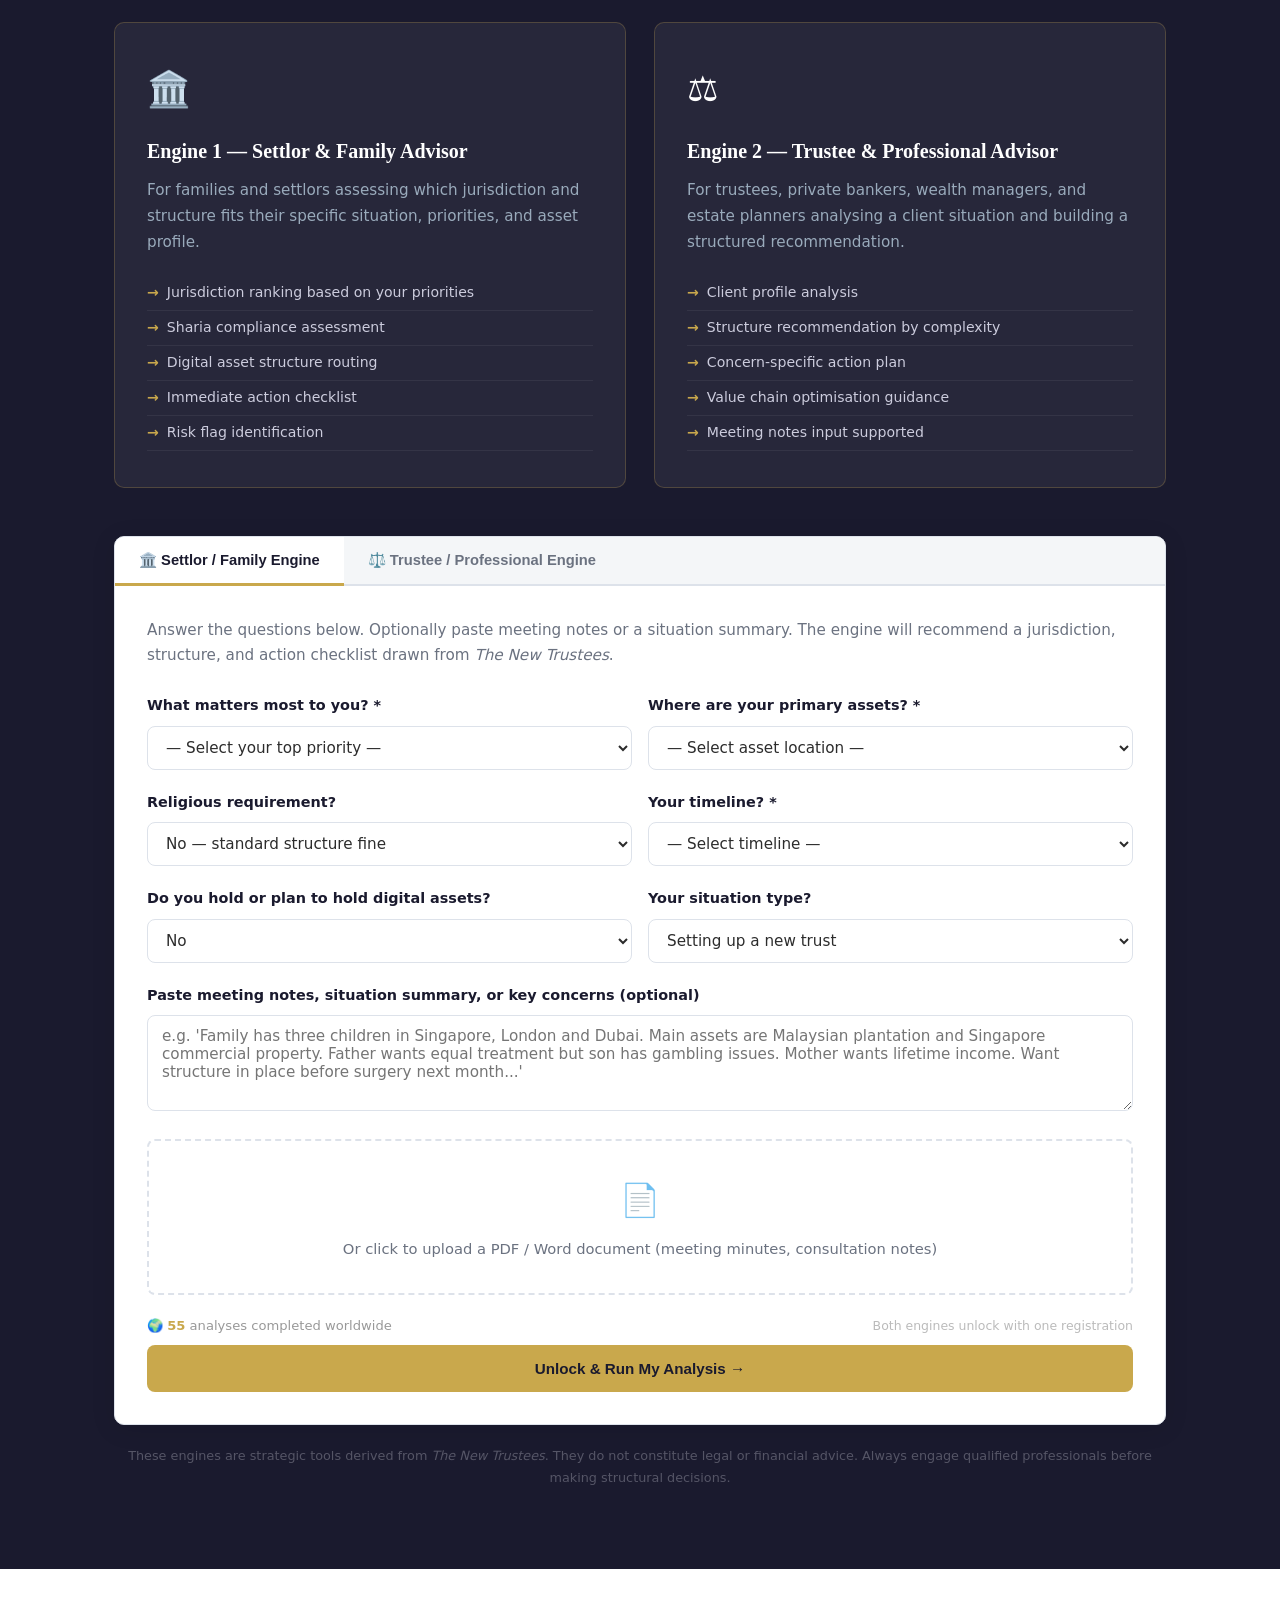
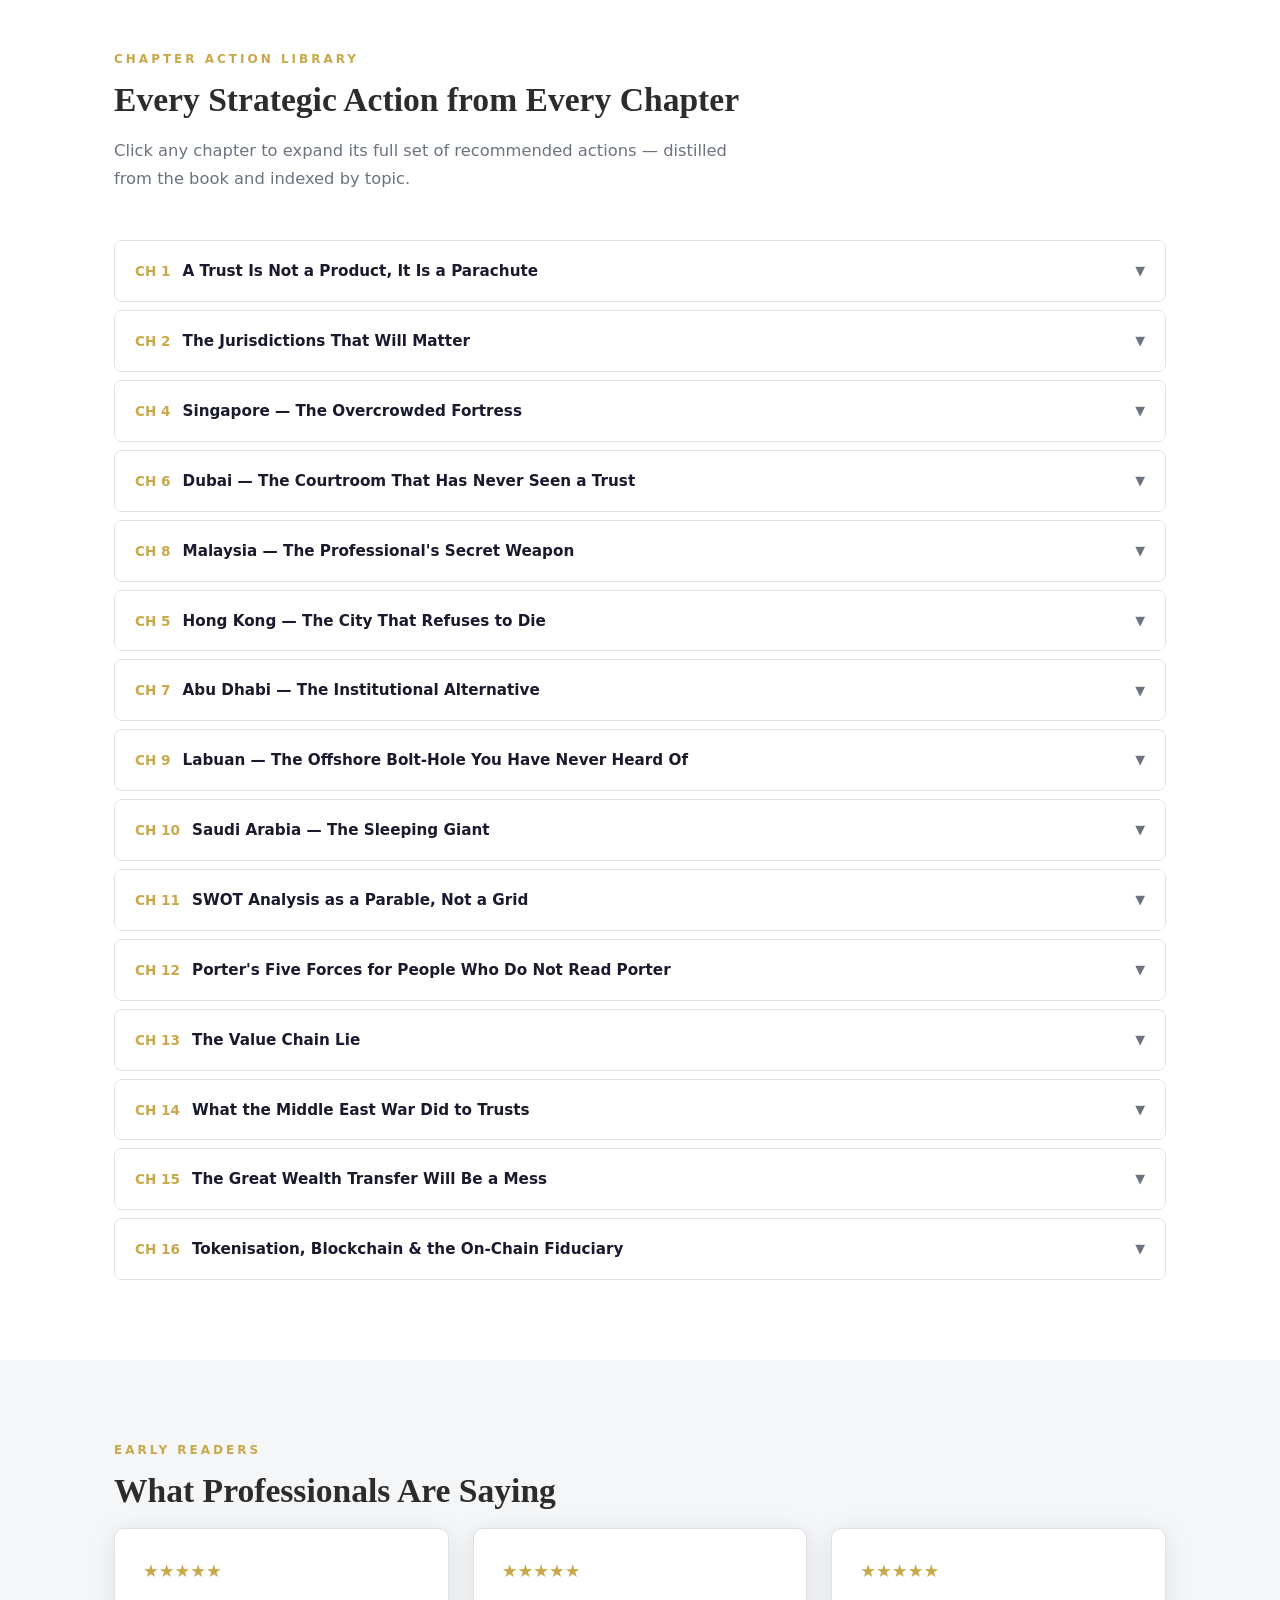
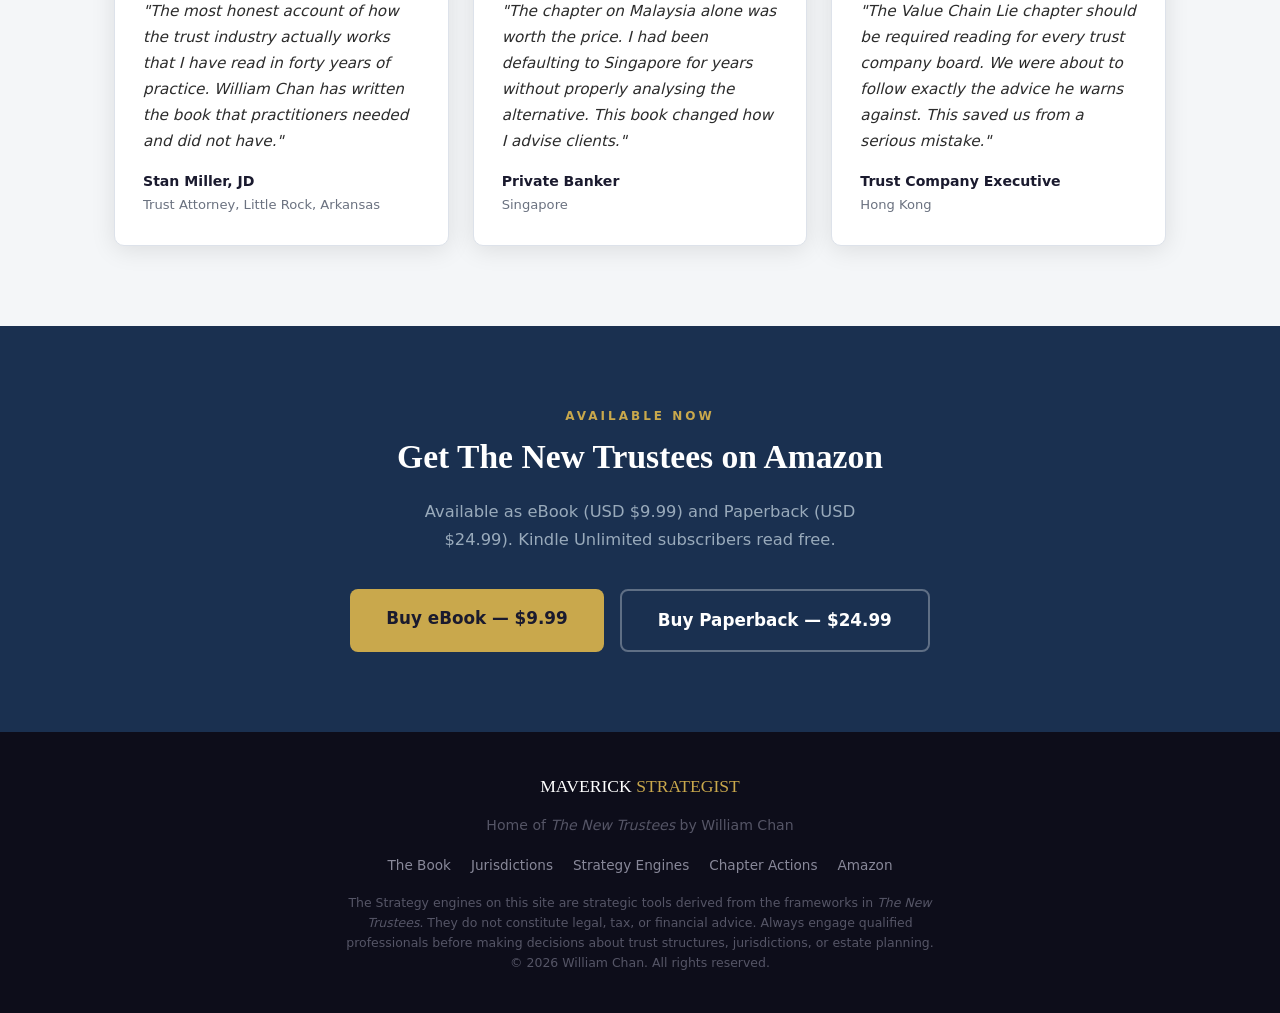
==== commit 8dfaa0b8: "Add files via upload" ====
--- a/index.html
+++ b/index.html
@@ -1,705 +1,5 @@
 <!DOCTYPE html>
-<html lang="en">// ── ENGINE KNOWLEDGE BASE ──────────────────────────────────────────────────
-
-const JURISDICTIONS = {
-  singapore: {
-    name: "Singapore",
-    tag: "Gold Standard",
-    strengths: ["World-class rule of law", "Predictable courts", "VCC structure", "Digital asset framework", "Global brand recognition"],
-    weaknesses: ["Highest cost in region", "Scarce talent, high turnover", "Intrusive regulator", "12–18 month setup timeline", "Fujian overlay affects China-connected files"],
-    bestFor: ["Families valuing certainty above all", "Complex multi-branch structures", "Digital asset holding", "Families willing to pay premium"],
-    notFor: ["Price-sensitive families", "Families needing fast setup", "Simple structures"],
-    setupTime: "12–18 months",
-    costIndex: "High ($$$$)",
-    legalCertainty: 5,
-    taxEfficiency: 3,
-    speed: 1,
-    cost: 1,
-    reputation: 5,
-    vehicles: ["Private Trust", "Variable Capital Company (VCC)", "Private Trust Company"],
-    keyRisk: "Compliance overreach; Fujian overlay for China-connected clients",
-    islamicCompliance: false,
-    digitalAssets: true,
-  },
-  hongkong: {
-    name: "Hong Kong",
-    tag: "China Gateway",
-    strengths: ["Unique China access (Stock Connect, Bond Connect)", "Lower cost than Singapore", "Simple low tax regime", "Fast approval", "OFC vehicle"],
-    weaknesses: ["National security law shadow", "Thinned talent pool post-2020", "Evergrande hangover affecting compliance", "Geopolitical uncertainty"],
-    bestFor: ["Families with mainland China exposure", "Manufacturing and trading families", "Renminbi-denominated asset holders", "Families returning from Singapore (boomerang effect)"],
-    notFor: ["Politically exposed persons", "Families needing absolute predictability", "Non-China connected families"],
-    setupTime: "3–6 months",
-    costIndex: "Medium ($$$)",
-    legalCertainty: 3,
-    taxEfficiency: 4,
-    speed: 4,
-    cost: 3,
-    reputation: 3,
-    vehicles: ["Open-ended Fund Company (OFC)", "Limited Partnership Fund (LPF)", "Private Trust"],
-    keyRisk: "National security law exposure; developer bond contamination",
-    islamicCompliance: false,
-    digitalAssets: true,
-  },
-  dubai: {
-    name: "Dubai (DIFC)",
-    tag: "Zero Tax Hub",
-    strengths: ["Zero personal and corporate income tax", "Fast setup (weeks)", "DIFC actively courts business", "Strong wealth inflow from conflict zones"],
-    weaknesses: ["No contested trust case law", "Borrowed untested statute", "Climate/infrastructure risk", "Geopolitical exposure"],
-    bestFor: ["Tax efficiency priority families", "Middle East based families", "Families comfortable with pioneer risk", "Fast-moving transactions"],
-    notFor: ["Families needing legal certainty", "Complex disputed structures", "Politically sensitive families"],
-    setupTime: "4–8 weeks",
-    costIndex: "Medium ($$$)",
-    legalCertainty: 1,
-    taxEfficiency: 5,
-    speed: 5,
-    cost: 3,
-    reputation: 3,
-    vehicles: ["DIFC Trust", "DIFC Foundation", "Combined Singapore+Dubai structure"],
-    keyRisk: "Zero trust case law; war escalation; zero-tax regime narrowing",
-    islamicCompliance: true,
-    digitalAssets: true,
-  },
-  abudhabi: {
-    name: "Abu Dhabi (ADGM)",
-    tag: "Institutional Choice",
-    strengths: ["Real trust case law (small but exists)", "ADIA co-investment access", "Purpose trust recognition", "Quality-over-quantity regulator", "Sovereign wealth proximity"],
-    weaknesses: ["Slowest setup in region", "Higher cost than Dubai", "Detailed regulatory questioning", "Limited talent pool"],
-    bestFor: ["Institutional families", "Families seeking ADIA co-investment", "Purpose trusts (historic properties, archives)", "Families who value quality over speed"],
-    notFor: ["Families in a hurry", "Price-sensitive families", "Simple structures"],
-    setupTime: "12–18 months",
-    costIndex: "High ($$$$)",
-    legalCertainty: 4,
-    taxEfficiency: 5,
-    speed: 1,
-    cost: 2,
-    reputation: 4,
-    vehicles: ["ADGM Trust", "ADGM Foundation", "Purpose Trust"],
-    keyRisk: "Regional volatility; still-developing case law",
-    islamicCompliance: true,
-    digitalAssets: true,
-  },
-  malaysia: {
-    name: "Malaysia",
-    tag: "Professional's Secret",
-    strengths: ["Half the cost of Singapore", "Available experienced talent", "Mature trust legislation", "World's best Islamic wealth management", "MM2H residency synergy"],
-    weaknesses: ["Weak international brand recognition", "Ringgit volatility", "Forest City/China developer contagion", "Less deep case law than Singapore"],
-    bestFor: ["Price-sensitive families", "Muslim families requiring Sharia compliance", "Families wanting to live in Southeast Asia (MM2H)", "Indonesian and regional families"],
-    notFor: ["Families needing global brand recognition", "Complex novel structures needing deep case law"],
-    setupTime: "3–6 months",
-    costIndex: "Low ($$)",
-    legalCertainty: 3,
-    taxEfficiency: 4,
-    speed: 3,
-    cost: 5,
-    reputation: 2,
-    vehicles: ["Malaysian Trust", "Islamic Trust", "Labuan Trust (offshore arm)"],
-    keyRisk: "Ringgit exposure; China developer contagion spreading",
-    islamicCompliance: true,
-    digitalAssets: false,
-  },
-  labuan: {
-    name: "Labuan",
-    tag: "Offshore Hybrid",
-    strengths: ["Lowest cost in region", "Hybrid offshore-onshore model", "World's only Islamic digital asset trust framework", "Deep personal relationships", "No stamp duty on transfers"],
-    weaknesses: ["Reputational shadow (FATF scrutiny history)", "Bank counterparty due diligence overhead", "Thin case law", "Small market"],
-    bestFor: ["Islamic digital asset structures", "Offshore flexibility seekers", "Relationship-oriented families", "Indonesian family groups"],
-    notFor: ["Families needing global recognition", "Complex novel structures", "US-asset heavy families (legal opinion costs)"],
-    setupTime: "2–4 months",
-    costIndex: "Very Low ($)",
-    legalCertainty: 2,
-    taxEfficiency: 4,
-    speed: 4,
-    cost: 5,
-    reputation: 1,
-    vehicles: ["Labuan Trust", "Islamic Digital Asset Trust", "Labuan Foundation"],
-    keyRisk: "Reputational counterparty friction; thin case law for novel structures",
-    islamicCompliance: true,
-    digitalAssets: true,
-  },
-  saudi: {
-    name: "Saudi Arabia",
-    tag: "Emerging Giant",
-    strengths: ["PIF co-investment opportunity", "Family office awakening", "Strong political will", "First-mover advantage available now"],
-    weaknesses: ["No trust law yet", "Uncertain timeline", "Sharia compliance mandatory", "Geopolitical risk"],
-    bestFor: ["Patient first-movers", "Families with PIF-aligned assets", "Families already in region", "High risk tolerance families"],
-    notFor: ["Families needing any legal certainty", "Families with conventional (non-Sharia) portfolios", "Anyone needing action today"],
-    setupTime: "Not yet available",
-    costIndex: "TBD",
-    legalCertainty: 0,
-    taxEfficiency: 5,
-    speed: 0,
-    cost: 0,
-    reputation: 3,
-    vehicles: ["Dubai Trust (bridge structure)", "Labuan Trust (bridge structure)"],
-    keyRisk: "No legal framework yet; Sharia compliance requirement; geopolitical deterioration",
-    islamicCompliance: true,
-    digitalAssets: false,
-  }
-};
-
-const ACTION_ENGINE = {
-  ch1: {
-    title: "Chapter 1 — Trust Fundamentals",
-    actions: [
-      "Identify and document the three core family concerns: children fighting, spouse protection, wealth duration",
-      "Choose trustee based on responsiveness and relationship quality — not credentials alone",
-      "Draft a beneficiary communication plan before trust deed is signed",
-      "Build beneficiary education as a funded, scheduled obligation in the deed",
-      "Schedule a trust review every 3 years minimum",
-      "Evaluate trustee's AI administrative capabilities during selection",
-    ]
-  },
-  ch2: {
-    title: "Chapter 2 — Jurisdiction Selection",
-    actions: [
-      "Rank family priorities: certainty / tax efficiency / speed / cost / reputation",
-      "Present minimum 3 jurisdiction options to every client",
-      "Design multi-jurisdictional structure with restructuring pathways built in",
-      "Match beneficiary age profile to trustee technology capability",
-      "Review jurisdiction fit every 3 years or after major asset/residency change",
-    ]
-  },
-  ch3: {
-    title: "Chapter 3 — Offshore Migration",
-    actions: [
-      "Review all Caribbean/Channel Island structures for reputational risk immediately",
-      "Build source of wealth documentation proactively and comprehensively",
-      "Evaluate how trustee's model changed post-Panama Papers",
-      "Treat economic substance as minimum baseline, not differentiator",
-      "Assume any structure not reviewed since 2018 is suboptimal",
-    ]
-  },
-  ch4: {
-    title: "Chapter 4 — Singapore",
-    actions: [
-      "Open Singapore bank account before approaching any trustee",
-      "Establish credible physical presence before filing applications",
-      "Engage local compliance-connected adviser for China-linked files",
-      "Budget 12-month minimum timeline and 20% cost contingency",
-      "Use VCC for multi-branch families or digital asset exposure",
-      "Ask trustees directly: 'What is your current regulatory standing?'",
-    ]
-  },
-  ch5: {
-    title: "Chapter 5 — Hong Kong",
-    actions: [
-      "Open HK bank account before committing to structure",
-      "Prepare full China property developer counterparty disclosure upfront",
-      "Calculate Hong Kong alternative cost if Singapore process exceeds 12 months",
-      "Use OFC instead of VCC for cost-sensitive multi-branch structures",
-      "Avoid HK for any file with political exposure in mainland China",
-      "Request trustee's property developer bond exposure disclosure",
-    ]
-  },
-  ch6: {
-    title: "Chapter 6 — Dubai",
-    actions: [
-      "Always pair Dubai trust with Singapore trust for legal certainty backbone",
-      "Include mandatory arbitration clause with trust-experienced arbitrators",
-      "Commission geopolitical risk analysis before committing illiquid assets",
-      "Budget explicit flood and climate insurance for physical Dubai assets",
-      "Ask DIFC trustees how they manage legal uncertainty for existing clients",
-    ]
-  },
-  ch7: {
-    title: "Chapter 7 — Abu Dhabi",
-    actions: [
-      "Compare Dubai vs Abu Dhabi on risk-adjusted basis, not cost alone",
-      "Commission personal narrative source of wealth document (not legal brief)",
-      "Engage Abu Dhabi adviser with sovereign fund relationships before structuring",
-      "Draft trustee discretion clauses for sanctions, strait closure, oil price disruption",
-      "Plan 18-month minimum setup timeline",
-      "Use ADGM for purpose trusts (historic properties, archives, philanthropy)",
-    ]
-  },
-  ch8: {
-    title: "Chapter 8 — Malaysia",
-    actions: [
-      "Always analyse Malaysia explicitly before defaulting to Singapore",
-      "For Muslim families, start with Malaysia then work outward",
-      "Structure MM2H application with trust from day one",
-      "Open Malaysian bank account before approaching trustee",
-      "Get Malaysian tax lawyer to confirm territorial tax treatment per asset class",
-    ]
-  },
-  ch9: {
-    title: "Chapter 9 — Labuan",
-    actions: [
-      "For Islamic digital asset structures, start with Labuan — only complete framework",
-      "Commission reputational risk assessment specific to counterparty landscape",
-      "Seek introduction from existing Labuan client before approaching trustees",
-      "Budget US legal opinion costs for US-held assets",
-      "Monitor Fusang as proxy for Labuan digital asset market maturity",
-    ]
-  },
-  ch10: {
-    title: "Chapter 10 — Saudi Arabia",
-    actions: [
-      "Monitor Saudi Ministry of Justice and CMA for trust law announcement",
-      "Commission Sharia compliance audit of current portfolio now",
-      "Build Saudi advisory relationships before law passes",
-      "Structure current Saudi exposure through Dubai/Labuan bridge with restructuring pathway",
-      "Treat giga-projects as speculative long-horizon positions only",
-    ]
-  },
-  ch13: {
-    title: "Chapter 13 — Value Chain",
-    actions: [
-      "Commission process-mapping exercise across all three value chain layers",
-      "Quantify hours spent on document collection, accounting, regulatory filings",
-      "Build custom software — do not rely on off-the-shelf platforms",
-      "Keep administration headcount stable while automation is built",
-      "Treat upstream advisory as retention tool, not growth engine",
-    ]
-  },
-  ch15: {
-    title: "Chapter 15 — Wealth Transfer",
-    actions: [
-      "Commission beneficiary experience audit — interview beneficiaries under 40",
-      "Set 12-month deadline for deploying real-time beneficiary portal",
-      "Hire software engineer with no trust background to evaluate processes",
-      "Include under-40 beneficiaries in governance review process",
-      "Require any trustee candidate to demonstrate functioning beneficiary portal",
-    ]
-  },
-};
-
-// ── ENGINE 1: SETTLOR/FAMILY ADVISOR ─────────────────────────────────────────
-
-function runSettlorEngine() {
-  const priority = document.getElementById('s-priority').value;
-  const assets = document.getElementById('s-assets').value;
-  const religion = document.getElementById('s-religion').value;
-  const timeline = document.getElementById('s-timeline').value;
-  const digital = document.getElementById('s-digital').value;
-  const notes = document.getElementById('s-notes').value.trim();
-  const situation = document.getElementById('s-situation').value;
-
-  if (!priority || !assets || !timeline) {
-    alert('Please fill in Priority, Asset Type, and Timeline before running the engine.');
-    return;
-  }
-
-  const btn = document.getElementById('s-btn');
-  btn.innerHTML = '<span class="spinner"></span> Analysing...';
-  btn.disabled = true;
-
-  setTimeout(() => {
-    const scores = scoreJurisdictions(priority, assets, religion, timeline, digital, situation);
-    const top3 = scores.slice(0, 3);
-    renderSettlorOutput(top3, priority, assets, religion, timeline, digital, notes, situation);
-    btn.innerHTML = 'Run Analysis';
-    btn.disabled = false;
-  }, 1200);
-}
-
-function scoreJurisdictions(priority, assets, religion, timeline, digital, situation) {
-  const weights = {
-    certainty:   { legalCertainty: 5, reputation: 3, taxEfficiency: 1, speed: 1, cost: 1 },
-    tax:         { taxEfficiency: 5, speed: 3, legalCertainty: 2, reputation: 2, cost: 2 },
-    speed:       { speed: 5, cost: 3, taxEfficiency: 2, legalCertainty: 1, reputation: 1 },
-    cost:        { cost: 5, speed: 3, legalCertainty: 2, taxEfficiency: 2, reputation: 1 },
-    reputation:  { reputation: 5, legalCertainty: 4, taxEfficiency: 2, speed: 1, cost: 1 },
-  };
-  const w = weights[priority] || weights.certainty;
-
-  return Object.entries(JURISDICTIONS).map(([key, j]) => {
-    if (j.name === "Saudi Arabia") return { key, j, score: 0 };
-
-    let score =
-      (j.legalCertainty * w.legalCertainty) +
-      (j.taxEfficiency  * w.taxEfficiency)  +
-      (j.speed          * w.speed)          +
-      (j.cost           * w.cost)           +
-      (j.reputation     * w.reputation);
-
-    // Modifiers
-    if (religion === 'muslim' && !j.islamicCompliance) score -= 15;
-    if (religion === 'muslim' && j.islamicCompliance)  score += 8;
-    if (digital === 'yes' && !j.digitalAssets)         score -= 10;
-    if (digital === 'yes' && j.digitalAssets)          score += 5;
-    if (timeline === 'urgent' && j.speed < 3)          score -= 12;
-    if (timeline === 'urgent' && j.speed >= 4)         score += 8;
-    if (assets === 'china' && key === 'hongkong')       score += 12;
-    if (assets === 'me' && (key === 'dubai' || key === 'abudhabi')) score += 10;
-    if (situation === 'offshore' && (key === 'labuan' || key === 'dubai')) score += 6;
-    if (situation === 'conflict' && key === 'dubai')    score += 8;
-
-    return { key, j, score };
-  })
-  .filter(x => x.score > 0)
-  .sort((a, b) => b.score - a.score);
-}
-
-function renderSettlorOutput(top3, priority, assets, religion, timeline, digital, notes, situation) {
-  const out = document.getElementById('s-output');
-  out.classList.add('visible');
-
-  const primaryJ = top3[0].j;
-  const needsDual = priority === 'tax' || situation === 'conflict';
-
-  const actionKeys = ['ch1', 'ch2'];
-  if (primaryJ.name === 'Singapore') actionKeys.push('ch4');
-  if (primaryJ.name === 'Hong Kong') actionKeys.push('ch5');
-  if (primaryJ.name.includes('Dubai')) actionKeys.push('ch6');
-  if (primaryJ.name.includes('Abu Dhabi')) actionKeys.push('ch7');
-  if (primaryJ.name === 'Malaysia') actionKeys.push('ch8');
-  if (primaryJ.name === 'Labuan') actionKeys.push('ch9');
-
-  const relevantActions = actionKeys.flatMap(k => ACTION_ENGINE[k]?.actions || []).slice(0, 8);
-
-  out.innerHTML = `
-    <h4>📋 Analysis Complete — Recommended Structure</h4>
-
-    <div class="output-section">
-      <h5>Primary Jurisdiction</h5>
-      <p><strong>${primaryJ.name}</strong> — ${primaryJ.tag}</p>
-      <p>${primaryJ.bestFor[0]}. ${needsDual ? `<strong>Pair with ${top3[1]?.j?.name || 'a secondary jurisdiction'} for optimal legal+tax structure.</strong>` : ''}</p>
-    </div>
-
-    <div class="output-section">
-      <h5>Ranked Options</h5>
-      ${top3.map((t, i) => `
-        <span class="output-tag ${i === 0 ? 'tag-green' : i === 1 ? 'tag-amber' : 'tag-red'}">
-          ${i+1}. ${t.j.name} — ${t.j.costIndex}
-        </span>`).join('')}
-    </div>
-
-    <div class="output-section">
-      <h5>Recommended Vehicle</h5>
-      <p>${primaryJ.vehicles[0]}${needsDual && top3[1] ? ` + ${top3[1].j.vehicles[0]}` : ''}</p>
-    </div>
-
-    <div class="output-section">
-      <h5>Setup Timeline</h5>
-      <p>${primaryJ.setupTime} — ${timeline === 'urgent' ? '⚠️ Your urgency requirement means you should consider ' + (top3.find(t => t.j.speed >= 4)?.j?.name || 'Dubai or Hong Kong') + ' as primary.' : 'This aligns with your stated timeline.'}</p>
-    </div>
-
-    <div class="output-section">
-      <h5>Key Risk to Manage</h5>
-      <p>${primaryJ.keyRisk}</p>
-      ${religion === 'muslim' ? `<p>⚠️ Sharia compliance required — confirm ${primaryJ.islamicCompliance ? primaryJ.name + ' supports this.' : 'jurisdiction switch to Malaysia or Labuan.'}</p>` : ''}
-      ${digital === 'yes' && !primaryJ.digitalAssets ? `<p>⚠️ Digital assets require structure adjustment — consider Labuan sub-structure.</p>` : ''}
-    </div>
-
-    <div class="output-section">
-      <h5>Your Immediate Action Steps</h5>
-      <ul>
-        ${relevantActions.map(a => `<li>${a}</li>`).join('')}
-      </ul>
-    </div>
-
-    ${notes ? `<div class="output-section"><h5>Based on Your Notes</h5><p>Your specific situation notes have been factored into the above analysis. Recommend discussing the following with your adviser: ${notes.substring(0,200)}${notes.length > 200 ? '...' : ''}</p></div>` : ''}
-
-    <p style="font-size:0.8rem;color:#999;margin-top:16px;">
-      This analysis is generated from the frameworks in <em>The New Trustees</em> by William Chan. It is a strategic starting point — not legal advice. Always engage a qualified trust adviser before making structural decisions.
-    </p>
-  `;
-  out.scrollIntoView({ behavior: 'smooth', block: 'nearest' });
-}
-
-// ── ENGINE 2: TRUSTEE / PROFESSIONAL ADVISOR ──────────────────────────────────
-
-function runTrusteeEngine() {
-  const clientType = document.getElementById('t-client').value;
-  const assets = document.getElementById('t-assets').value;
-  const religion = document.getElementById('t-religion').value;
-  const complexity = document.getElementById('t-complexity').value;
-  const concern = document.getElementById('t-concern').value;
-  const notes = document.getElementById('t-notes').value.trim();
-
-  if (!clientType || !assets || !complexity) {
-    alert('Please fill in Client Type, Asset Profile, and Complexity before running the engine.');
-    return;
-  }
-
-  const btn = document.getElementById('t-btn');
-  btn.innerHTML = '<span class="spinner"></span> Generating Recommendation...';
-  btn.disabled = true;
-
-  setTimeout(() => {
-    renderTrusteeOutput(clientType, assets, religion, complexity, concern, notes);
-    btn.innerHTML = 'Generate Recommendation';
-    btn.disabled = false;
-  }, 1400);
-}
-
-function renderTrusteeOutput(clientType, assets, religion, complexity, concern, notes) {
-  const out = document.getElementById('t-output');
-  out.classList.add('visible');
-
-  const structureMap = {
-    simple:   { label: "Discretionary Trust", desc: "Standard discretionary trust with defined distribution classes. Trustee retains full discretion. Minimal documentation overhead." },
-    moderate: { label: "Trust + Holding Company", desc: "Trust holds shares in a holding company which owns operating assets. Adds privacy layer and simplifies asset management." },
-    complex:  { label: "Multi-Jurisdictional Trust + VCC/OFC", desc: "Primary trust in a certainty jurisdiction, secondary foundation/vehicle in a tax-efficient jurisdiction. Requires coordinated trustee and legal teams." },
-    ultra:    { label: "Trust Container + Tokenised Interests + Agentic AI Administration", desc: "On-chain fiduciary model. Beneficial interests tokenised. AI handles downstream administration. Requires pioneering legal framework." },
-  };
-
-  const concernActions = {
-    conflict:    ["Inject broad trustee discretion for geopolitical events", "Prepare source of wealth documentation offline copies", "Engage Dubai or Abu Dhabi as secondary jurisdiction", "Commission sanctions screening AI deployment"],
-    divorce:     ["Consider protective trust provisions for beneficiary marriages", "Draft letter of wishes addressing matrimonial asset concerns", "Review whether fixed or discretionary trust better protects", "Consider trustee power to exclude beneficiary class on divorce"],
-    tax:         ["Review territorial tax treatment of each asset class", "Assess UAE/Malaysia territorial tax benefits", "Consider Singapore Section 13O/U fund structures", "Engage local tax counsel in each beneficiary jurisdiction"],
-    succession:  ["Map full beneficiary tree including contingent beneficiaries", "Draft comprehensive letter of wishes with succession rationale", "Consider separate trusts per family branch to prevent disputes", "Build beneficiary education programme into deed"],
-    digital:     ["Assess Labuan Islamic digital asset framework", "Consider Singapore VCC for tokenised securities", "Draft on-chain trustee discretion provisions", "Engage blockchain-specialist trust counsel"],
-    compliance:  ["Deploy AI KYC automation", "Commission source of wealth documentation review", "Upgrade to real-time sanctions screening", "Review economic substance across all entities"],
-  };
-
-  const actions = [
-    ...(concernActions[concern] || []),
-    ...ACTION_ENGINE['ch' + (complexity === 'ultra' ? '16' : complexity === 'complex' ? '15' : '13')]?.actions?.slice(0, 3) || [],
-    ...(religion === 'muslim' ? ACTION_ENGINE.ch8.actions.slice(0, 2) : []),
-  ].slice(0, 9);
-
-  const structure = structureMap[complexity] || structureMap.moderate;
-
-  const jRecommendation = (() => {
-    if (religion === 'muslim' && complexity === 'simple') return "Malaysia — most cost-effective Sharia-compliant structure";
-    if (assets === 'china') return "Hong Kong — OFC structure, China connectivity essential";
-    if (assets === 'me') return "Abu Dhabi (ADGM) + Dubai (DIFC) dual structure";
-    if (complexity === 'ultra') return "Singapore (VCC) + Labuan (digital asset sub-structure)";
-    if (complexity === 'complex') return "Singapore (primary certainty) + Dubai (tax efficiency)";
-    if (complexity === 'simple') return "Malaysia (cost-efficient, professional capacity available)";
-    return "Singapore (standard recommendation for moderate complexity)";
-  })();
-
-  out.innerHTML = `
-    <h4>📋 Professional Recommendation — ${clientType.charAt(0).toUpperCase() + clientType.slice(1)} Client Profile</h4>
-
-    <div class="output-section">
-      <h5>Recommended Structure</h5>
-      <p><strong>${structure.label}</strong></p>
-      <p>${structure.desc}</p>
-    </div>
-
-    <div class="output-section">
-      <h5>Jurisdiction Recommendation</h5>
-      <p>${jRecommendation}</p>
-      ${religion === 'muslim' ? '<span class="output-tag tag-green">Sharia Compliant Framework Required</span>' : ''}
-      ${assets === 'digital' ? '<span class="output-tag tag-amber">Digital Asset Framework Required</span>' : ''}
-    </div>
-
-    <div class="output-section">
-      <h5>Primary Concern: ${concern} — Key Mitigations</h5>
-      <ul>
-        ${(concernActions[concern] || ["Review full structure with qualified trust counsel"]).map(a => `<li>${a}</li>`).join('')}
-      </ul>
-    </div>
-
-    <div class="output-section">
-      <h5>Full Action Checklist</h5>
-      <ul>
-        ${actions.map(a => `<li>${a}</li>`).join('')}
-      </ul>
-    </div>
-
-    <div class="output-section">
-      <h5>Value Chain Priority</h5>
-      <p>${complexity === 'ultra' || complexity === 'complex'
-        ? 'Automate downstream immediately. Deploy agentic AI for compliance monitoring. Free senior staff for advisory and relationship management.'
-        : 'Invest in administration automation before expanding upstream advisory. Sterling Trust model applies.'
-      }</p>
-    </div>
-
-    ${notes ? `<div class="output-section"><h5>Meeting Notes Analysis</h5><p>Key themes from your notes: ${notes.substring(0,300)}${notes.length > 300 ? '...' : ''}. Recommend cross-referencing with jurisdiction-specific checklists from <em>The New Trustees</em> Chapters 4–10.</p></div>` : ''}
-
-    <p style="font-size:0.8rem;color:#999;margin-top:16px;">
-      Generated from frameworks in <em>The New Trustees</em> by William Chan. Professional use only. Not legal advice.
-    </p>
-  `;
-  out.scrollIntoView({ behavior: 'smooth', block: 'nearest' });
-}
-
-// ── UPLOAD HANDLER ────────────────────────────────────────────────────────────
-
-function handleUpload(inputId, zoneId) {
-  const input = document.getElementById(inputId);
-  const zone = document.getElementById(zoneId);
-  input.click();
-  input.onchange = () => {
-    if (input.files[0]) {
-      zone.querySelector('p').textContent = `✅ File loaded: ${input.files[0].name} — content will be analysed with your inputs above.`;
-      zone.style.borderColor = 'var(--gold)';
-      zone.style.background = '#fffdf5';
-    }
-  };
-}
-
-// ── TABS ──────────────────────────────────────────────────────────────────────
-
-function switchTab(tabId) {
-  document.querySelectorAll('.engine-tab').forEach(t => t.classList.remove('active'));
-  document.querySelectorAll('.engine-panel').forEach(p => p.classList.remove('active'));
-  document.querySelector(`[data-tab="${tabId}"]`).classList.add('active');
-  document.getElementById(tabId).classList.add('active');
-}
-
-// ── CHAPTER ACCORDION ─────────────────────────────────────────────────────────
-
-function toggleChapter(el) {
-  const item = el.closest('.chapter-item');
-  const isOpen = item.classList.contains('open');
-  document.querySelectorAll('.chapter-item').forEach(i => i.classList.remove('open'));
-  if (!isOpen) item.classList.add('open');
-}
-
-// ── INIT ──────────────────────────────────────────────────────────────────────
-
-document.addEventListener('DOMContentLoaded', () => {
-  // Smooth scroll for nav links
-  document.querySelectorAll('a[href^="#"]').forEach(a => {
-    a.addEventListener('click', e => {
-      e.preventDefault();
-      const target = document.querySelector(a.getAttribute('href'));
-      if (target) target.scrollIntoView({ behavior: 'smooth' });
-    });
-  });
-});
-
-// ── POPUP-AWARE ENGINE TRIGGERS ───────────────────────────────────────────────
-
-// Override the run buttons to go through popup first
-function runSettlorEngineWithPopup() {
-  showEnginePopup(function(user) {
-    runSettlorEngine(user);
-  });
-}
-
-function runTrusteeEngineWithPopup() {
-  showEnginePopup(function(user) {
-    runTrusteeEngine(user);
-  });
-}
-
-// ── PARTIAL RESULT WRAPPER ────────────────────────────────────────────────────
-function wrapPartialResult(fullHTML) {
-  return `
-    ${fullHTML.substring(0, Math.floor(fullHTML.length * 0.45))}
-    <div style="
-      background:linear-gradient(to bottom, rgba(255,255,255,0), #fff);
-      height:80px;margin-top:-80px;position:relative;z-index:2;
-    "></div>
-    <div style="
-      background:#1a1a2e;color:#fff;
-      border-radius:10px;padding:28px 24px;
-      text-align:center;margin-top:16px;
-    ">
-      <div style="font-size:1.1rem;font-weight:bold;color:#c9a84c;margin-bottom:10px;">
-        🔒 Full Analysis Locked
-      </div>
-      <p style="color:#99aabb;font-size:0.95rem;margin-bottom:20px;line-height:1.6;">
-        You are seeing a partial result. Readers of <em>The New Trustees</em> unlock the complete jurisdiction recommendation, full risk assessment, and all action steps.
-      </p>
-      <a href="https://www.amazon.com/dp/B0GZMZQZ7Q" target="_blank" style="
-        display:inline-block;
-        background:#c9a84c;color:#1a1a2e;
-        padding:12px 28px;border-radius:8px;
-        font-weight:700;font-size:0.95rem;
-        text-decoration:none;margin-bottom:12px;
-      ">Get The Book on Amazon — $9.99 →</a>
-      <p style="color:#556;font-size:0.8rem;margin-top:8px;">
-        Already bought it? <a href="#" onclick="resetSession()" style="color:#c9a84c;">Click here to update your profile.</a>
-      </p>
-    </div>
-  `;
-}
-
-function resetSession() {
-  sessionStorage.removeItem('ms_session');
-  location.reload();
-}
-
-// ── UPDATE ENGINE FUNCTIONS TO ACCEPT USER ────────────────────────────────────
-
-const _origRunSettlor = runSettlorEngine;
-window.runSettlorEngine = function(user) {
-  // If called from button directly (no user), trigger popup
-  if (!user || typeof user !== 'object') {
-    runSettlorEngineWithPopup();
-    return;
-  }
-
-  const priority = document.getElementById('s-priority').value;
-  const assets = document.getElementById('s-assets').value;
-  const religion = document.getElementById('s-religion').value;
-  const timeline = document.getElementById('s-timeline').value;
-  const digital = document.getElementById('s-digital').value;
-  const notes = document.getElementById('s-notes').value.trim();
-  const situation = document.getElementById('s-situation').value;
-
-  if (!priority || !assets || !timeline) {
-    alert('Please fill in Priority, Asset Type, and Timeline before running the engine.');
-    return;
-  }
-
-  const btn = document.getElementById('s-btn');
-  btn.innerHTML = '<span class="spinner"></span> Analysing...';
-  btn.disabled = true;
-
-  setTimeout(() => {
-    const scores = scoreJurisdictions(priority, assets, religion, timeline, digital, situation);
-    const top3 = scores.slice(0, 3);
-    const out = document.getElementById('s-output');
-    out.classList.add('visible');
-
-    renderSettlorOutput(top3, priority, assets, religion, timeline, digital, notes, situation);
-
-    // If not a reader, wrap with partial
-    if (!user.has_read) {
-      out.innerHTML = wrapPartialResult(out.innerHTML);
-    }
-
-    // Update counter
-    const counter = document.getElementById('engine-counter-1');
-    if (counter) counter.textContent = getCounter();
-
-    btn.innerHTML = 'Run Analysis';
-    btn.disabled = false;
-    out.scrollIntoView({ behavior: 'smooth', block: 'nearest' });
-  }, 1200);
-};
-
-const _origRunTrustee = runTrusteeEngine;
-window.runTrusteeEngine = function(user) {
-  if (!user || typeof user !== 'object') {
-    runTrusteeEngineWithPopup();
-    return;
-  }
-
-  const clientType = document.getElementById('t-client').value;
-  const assets = document.getElementById('t-assets').value;
-  const religion = document.getElementById('t-religion').value;
-  const complexity = document.getElementById('t-complexity').value;
-  const concern = document.getElementById('t-concern').value;
-  const notes = document.getElementById('t-notes').value.trim();
-
-  if (!clientType || !assets || !complexity) {
-    alert('Please fill in Client Type, Asset Profile, and Complexity before running the engine.');
-    return;
-  }
-
-  const btn = document.getElementById('t-btn');
-  btn.innerHTML = '<span class="spinner"></span> Generating Recommendation...';
-  btn.disabled = true;
-
-  setTimeout(() => {
-    const out = document.getElementById('t-output');
-    out.classList.add('visible');
-    renderTrusteeOutput(clientType, assets, religion, complexity, concern, notes);
-
-    if (!user.has_read) {
-      out.innerHTML = wrapPartialResult(out.innerHTML);
-    }
-
-    const counter = document.getElementById('engine-counter-2');
-    if (counter) counter.textContent = getCounter();
-
-    btn.innerHTML = 'Generate Professional Recommendation';
-    btn.disabled = false;
-    out.scrollIntoView({ behavior: 'smooth', block: 'nearest' });
-  }, 1400);
-};
-
-
+<html lang="en">
 <head>
   <meta charset="UTF-8" />
   <meta name="viewport" content="width=device-width, initial-scale=1.0" />
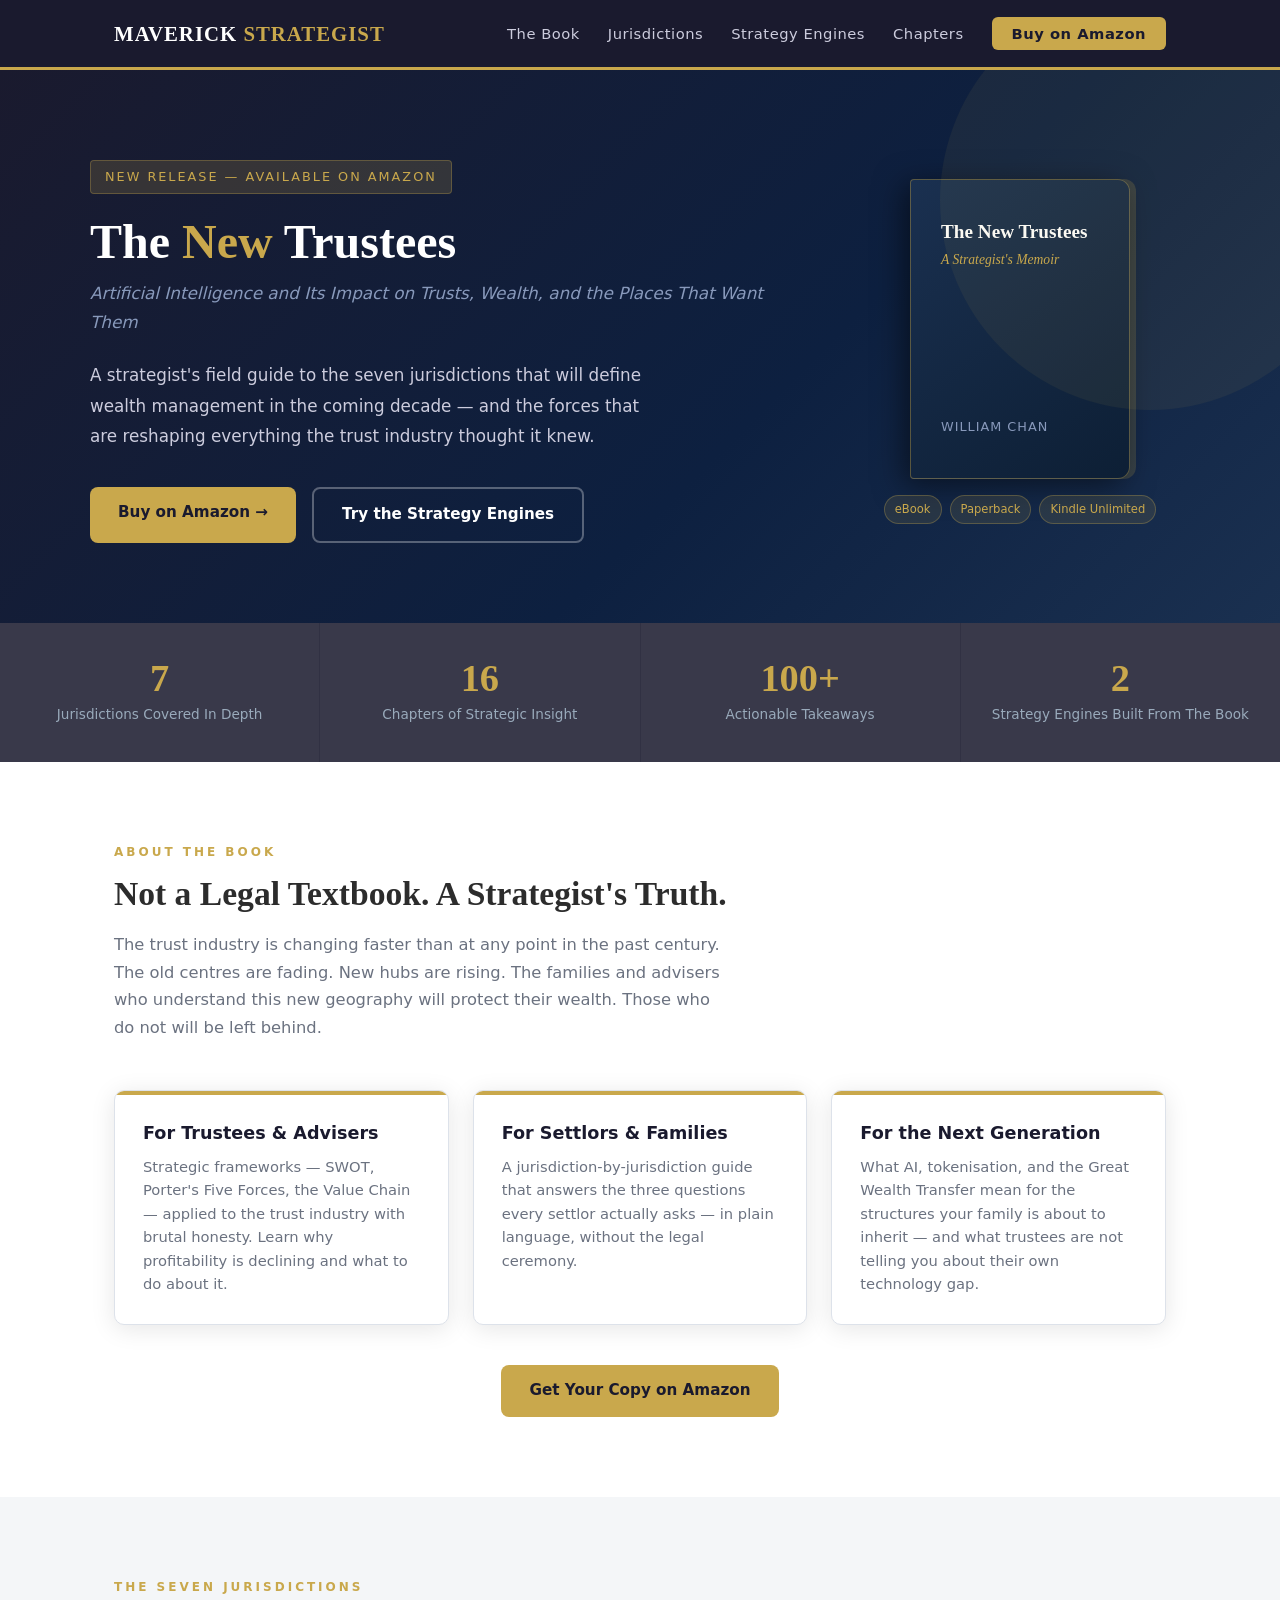
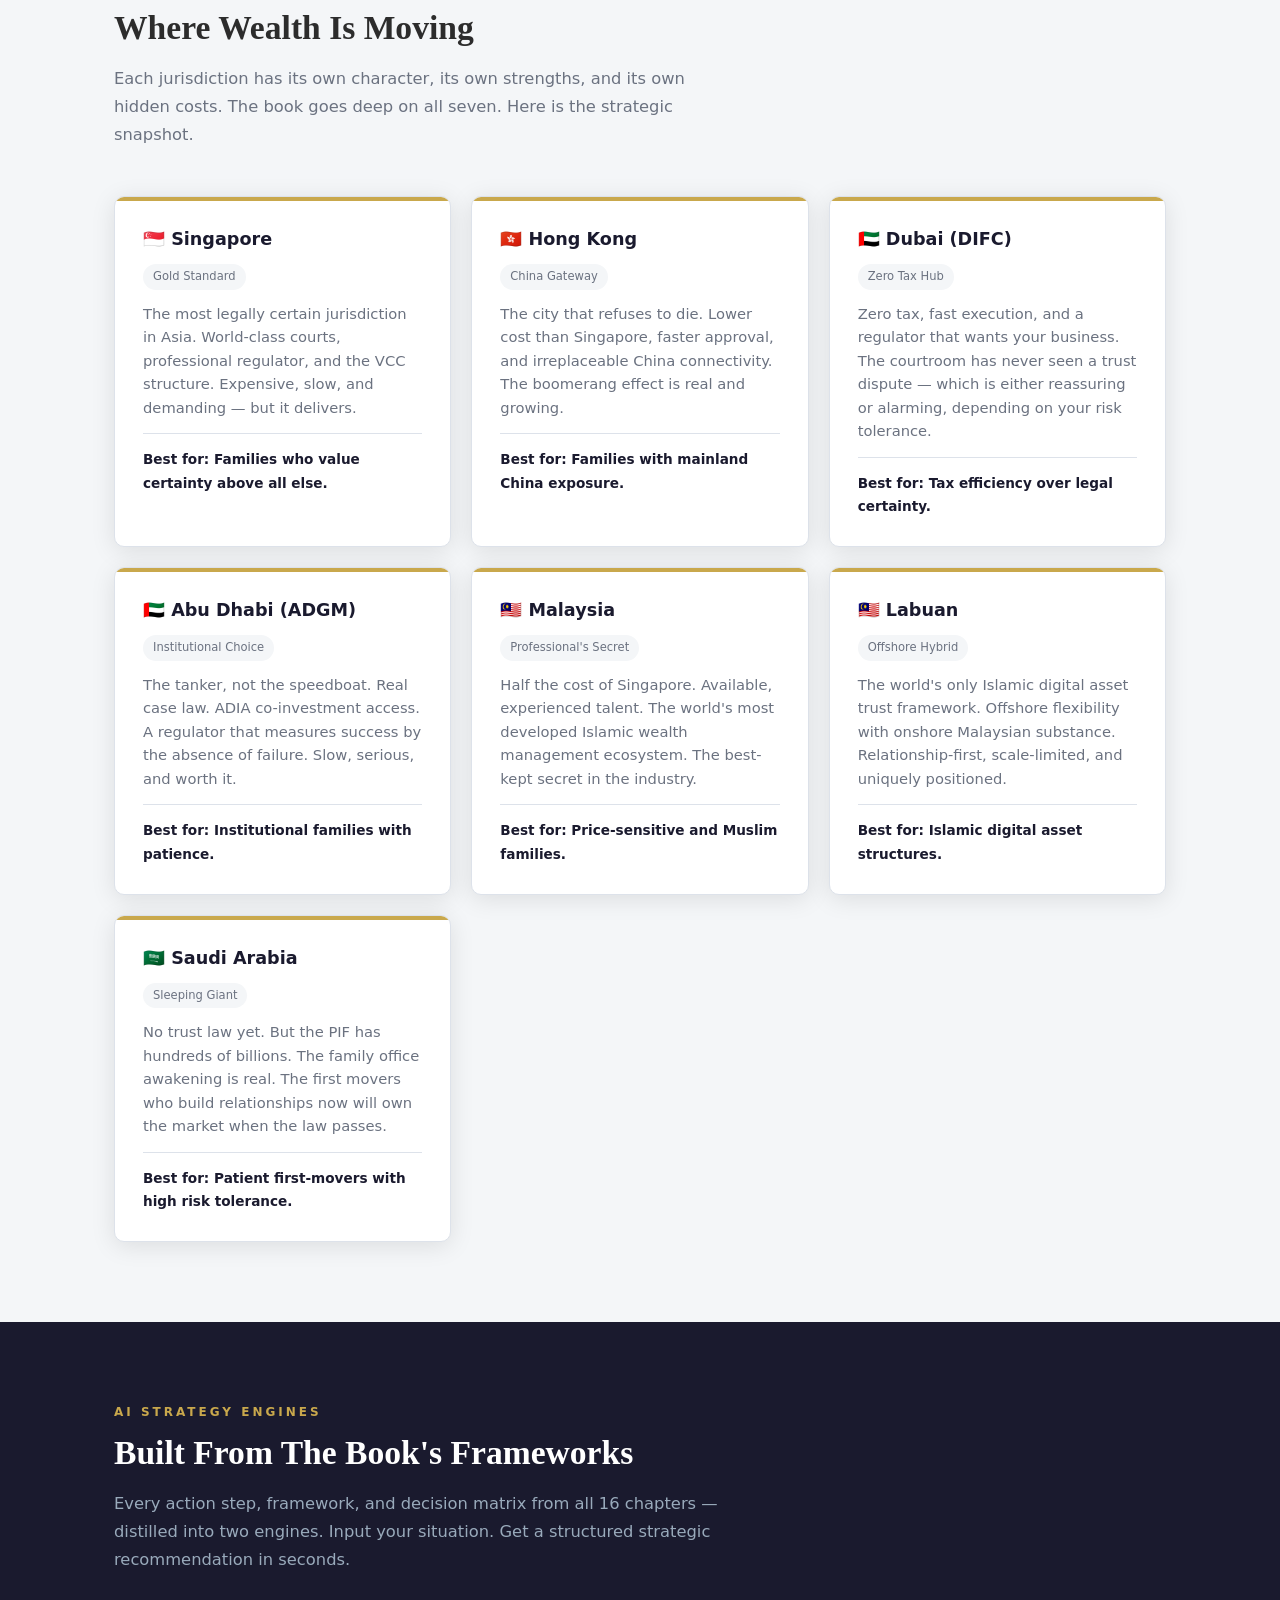
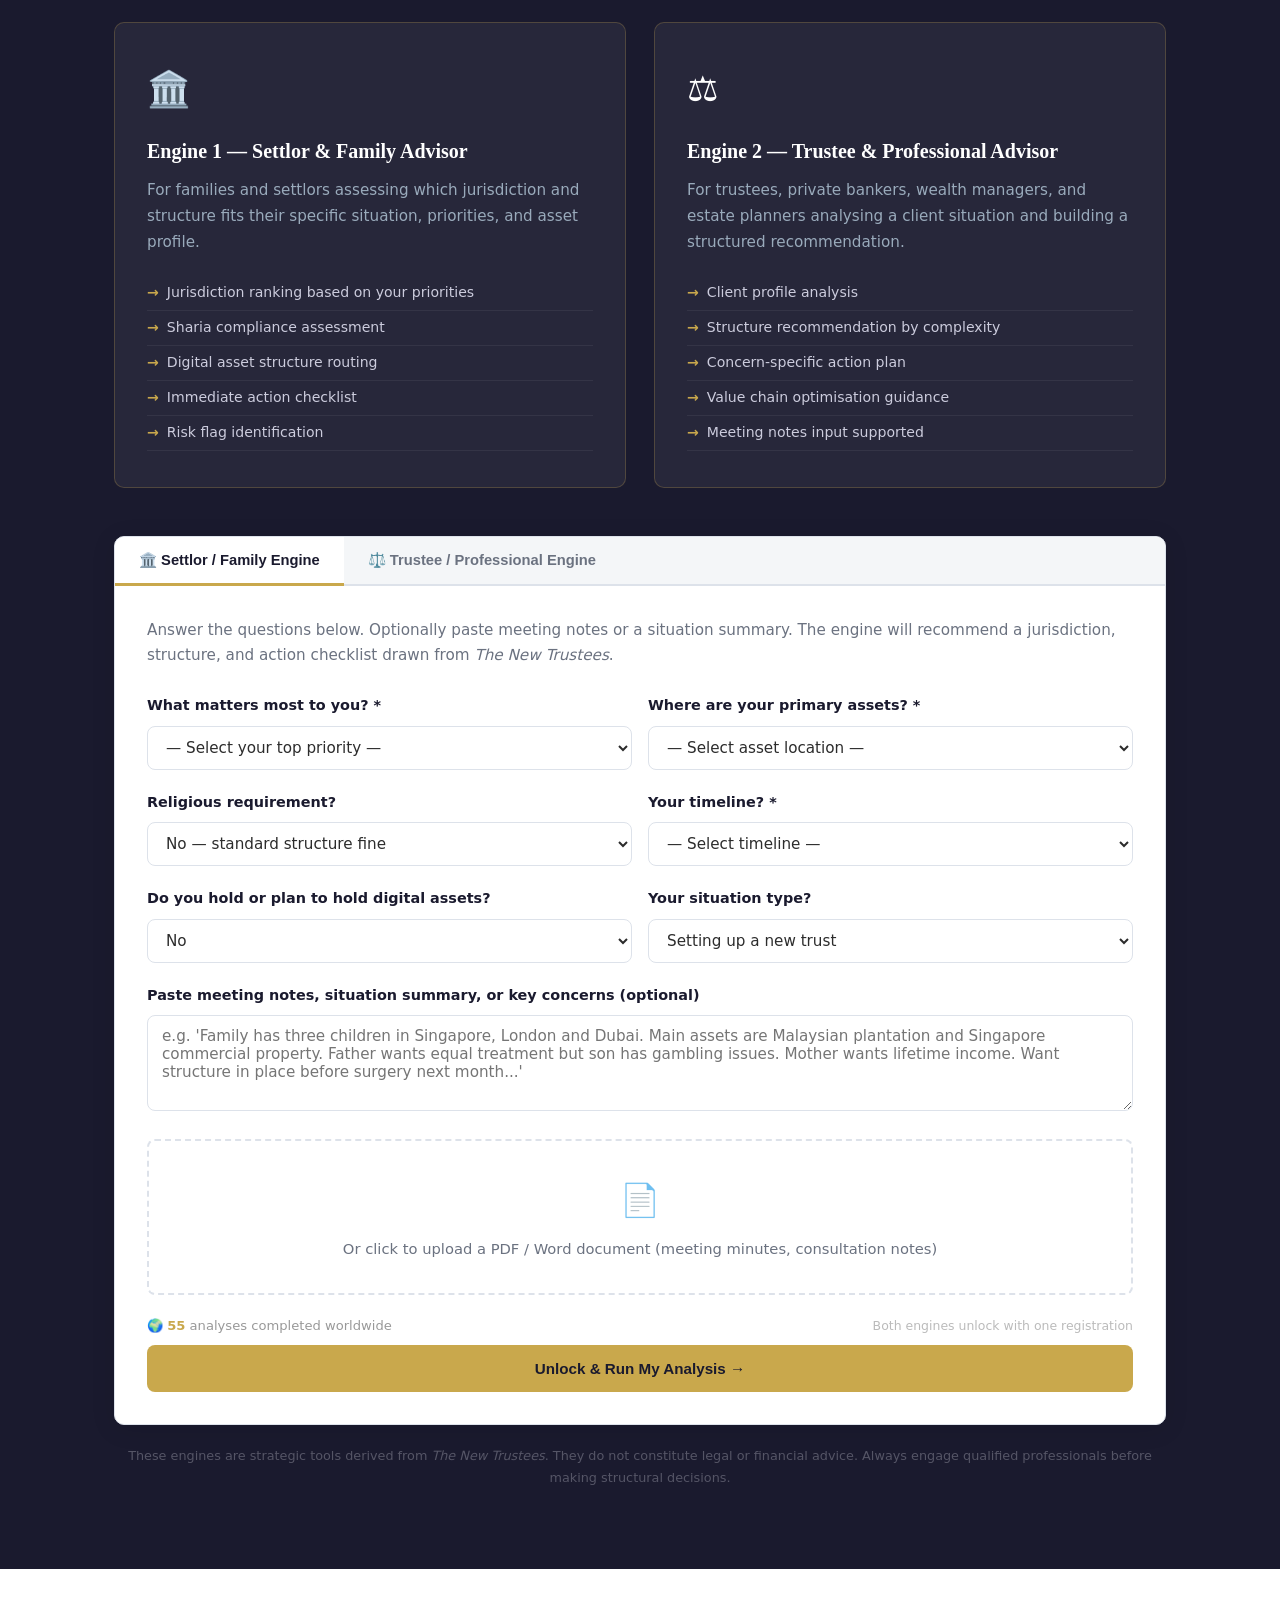
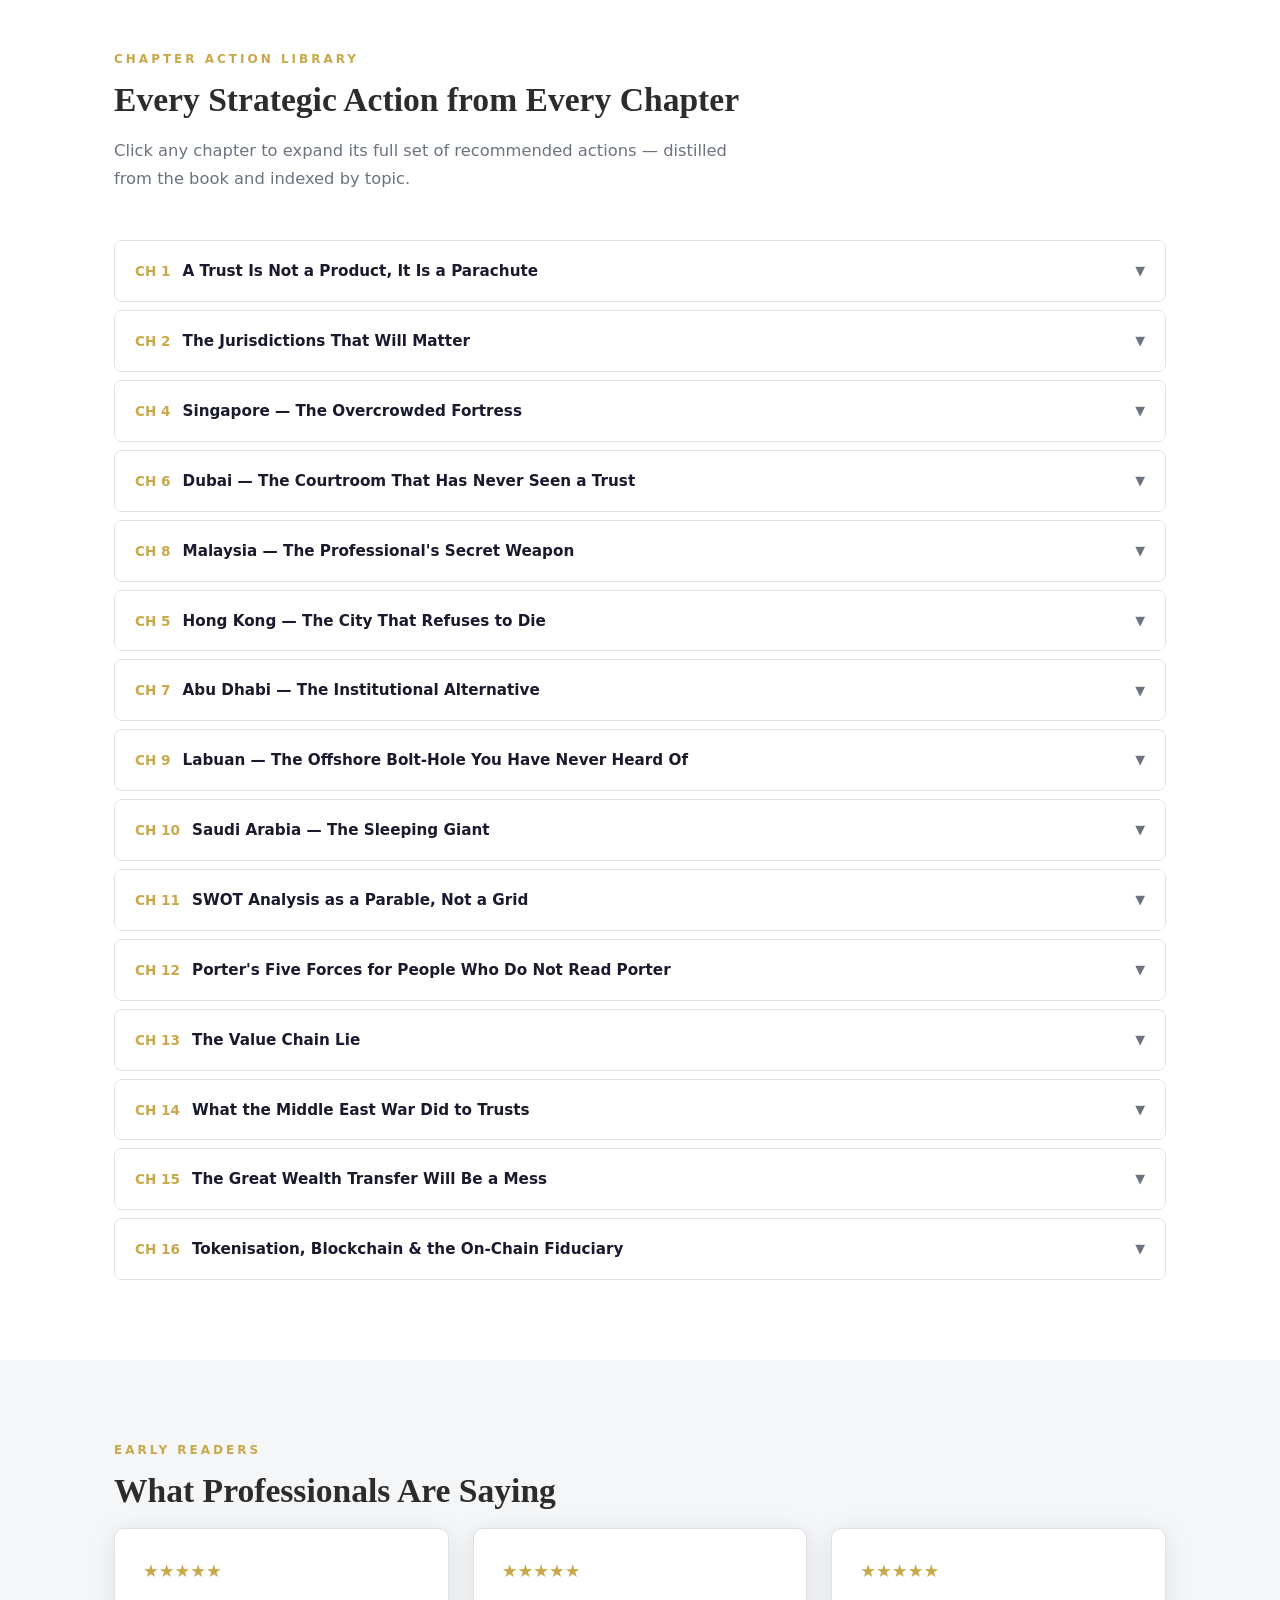
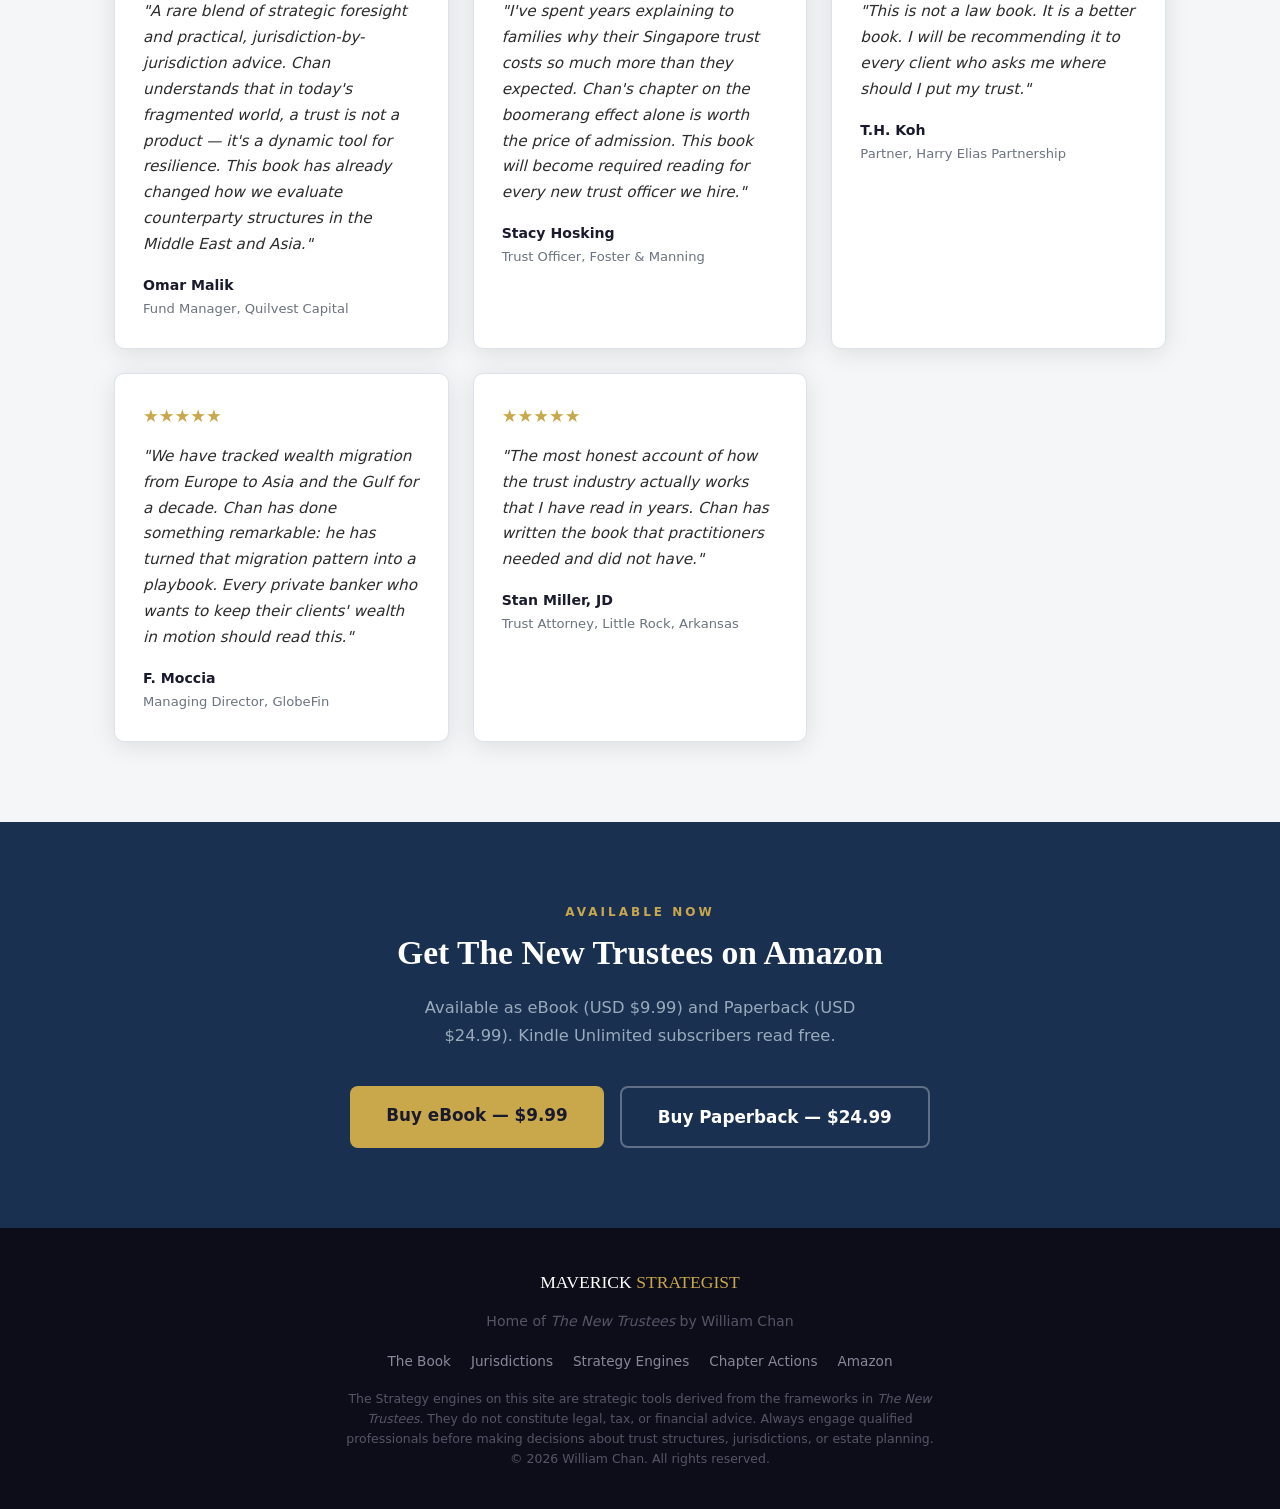
==== commit a2386a7c: "real testimonials" ====
--- a/index.html
+++ b/index.html
@@ -678,21 +678,33 @@
     <div class="testi-grid">
       <div class="testi-card">
         <div class="testi-stars">★★★★★</div>
-        <p class="testi-text">"The most honest account of how the trust industry actually works that I have read in forty years of practice. William Chan has written the book that practitioners needed and did not have."</p>
+        <p class="testi-text">"A rare blend of strategic foresight and practical, jurisdiction-by-jurisdiction advice. Chan understands that in today's fragmented world, a trust is not a product — it's a dynamic tool for resilience. This book has already changed how we evaluate counterparty structures in the Middle East and Asia."</p>
+        <div class="testi-author">Omar Malik</div>
+        <div class="testi-role">Fund Manager, Quilvest Capital</div>
+      </div>
+      <div class="testi-card">
+        <div class="testi-stars">★★★★★</div>
+        <p class="testi-text">"I've spent years explaining to families why their Singapore trust costs so much more than they expected. Chan's chapter on the boomerang effect alone is worth the price of admission. This book will become required reading for every new trust officer we hire."</p>
+        <div class="testi-author">Stacy Hosking</div>
+        <div class="testi-role">Trust Officer, Foster & Manning</div>
+      </div>
+      <div class="testi-card">
+        <div class="testi-stars">★★★★★</div>
+        <p class="testi-text">"This is not a law book. It is a better book. I will be recommending it to every client who asks me where should I put my trust."</p>
+        <div class="testi-author">T.H. Koh</div>
+        <div class="testi-role">Partner, Harry Elias Partnership</div>
+      </div>
+      <div class="testi-card">
+        <div class="testi-stars">★★★★★</div>
+        <p class="testi-text">"We have tracked wealth migration from Europe to Asia and the Gulf for a decade. Chan has done something remarkable: he has turned that migration pattern into a playbook. Every private banker who wants to keep their clients' wealth in motion should read this."</p>
+        <div class="testi-author">F. Moccia</div>
+        <div class="testi-role">Managing Director, GlobeFin</div>
+      </div>
+      <div class="testi-card">
+        <div class="testi-stars">★★★★★</div>
+        <p class="testi-text">"The most honest account of how the trust industry actually works that I have read in years. Chan has written the book that practitioners needed and did not have."</p>
         <div class="testi-author">Stan Miller, JD</div>
         <div class="testi-role">Trust Attorney, Little Rock, Arkansas</div>
-      </div>
-      <div class="testi-card">
-        <div class="testi-stars">★★★★★</div>
-        <p class="testi-text">"The chapter on Malaysia alone was worth the price. I had been defaulting to Singapore for years without properly analysing the alternative. This book changed how I advise clients."</p>
-        <div class="testi-author">Private Banker</div>
-        <div class="testi-role">Singapore</div>
-      </div>
-      <div class="testi-card">
-        <div class="testi-stars">★★★★★</div>
-        <p class="testi-text">"The Value Chain Lie chapter should be required reading for every trust company board. We were about to follow exactly the advice he warns against. This saved us from a serious mistake."</p>
-        <div class="testi-author">Trust Company Executive</div>
-        <div class="testi-role">Hong Kong</div>
       </div>
     </div>
   </div>
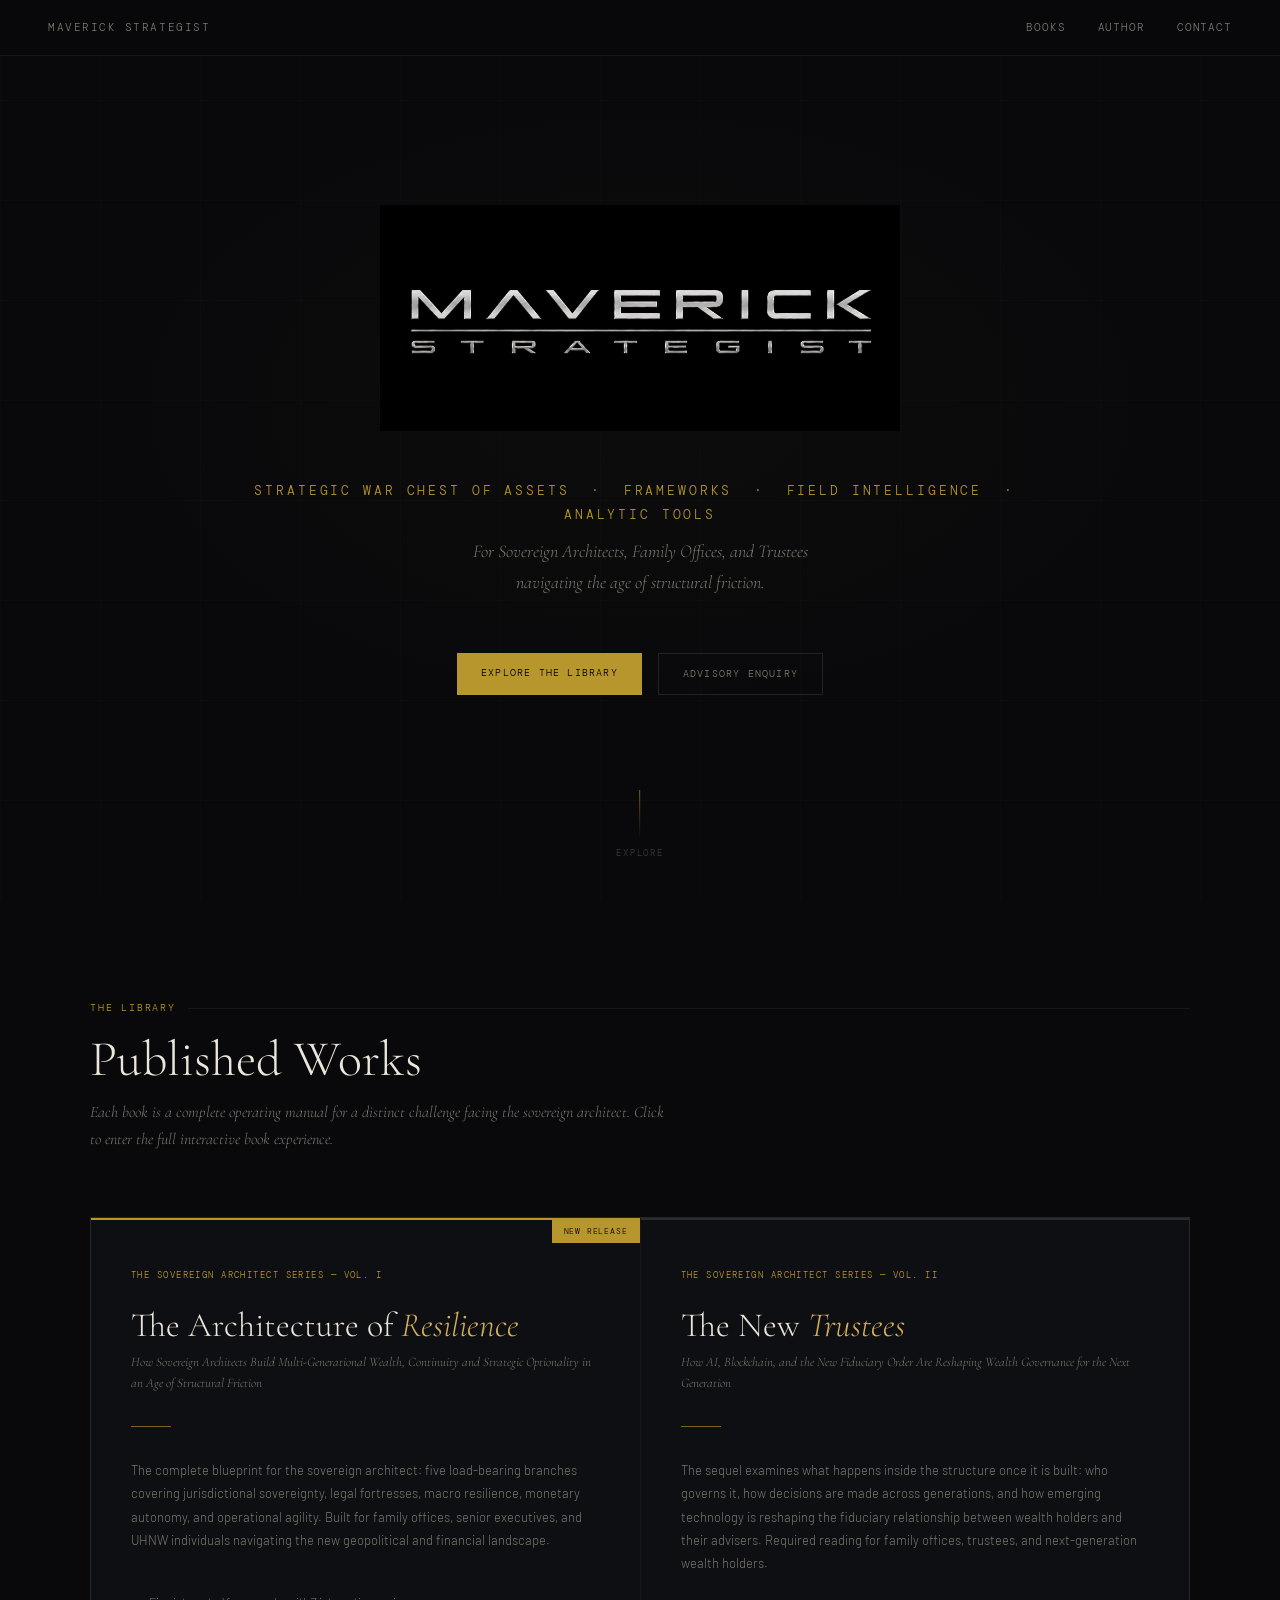
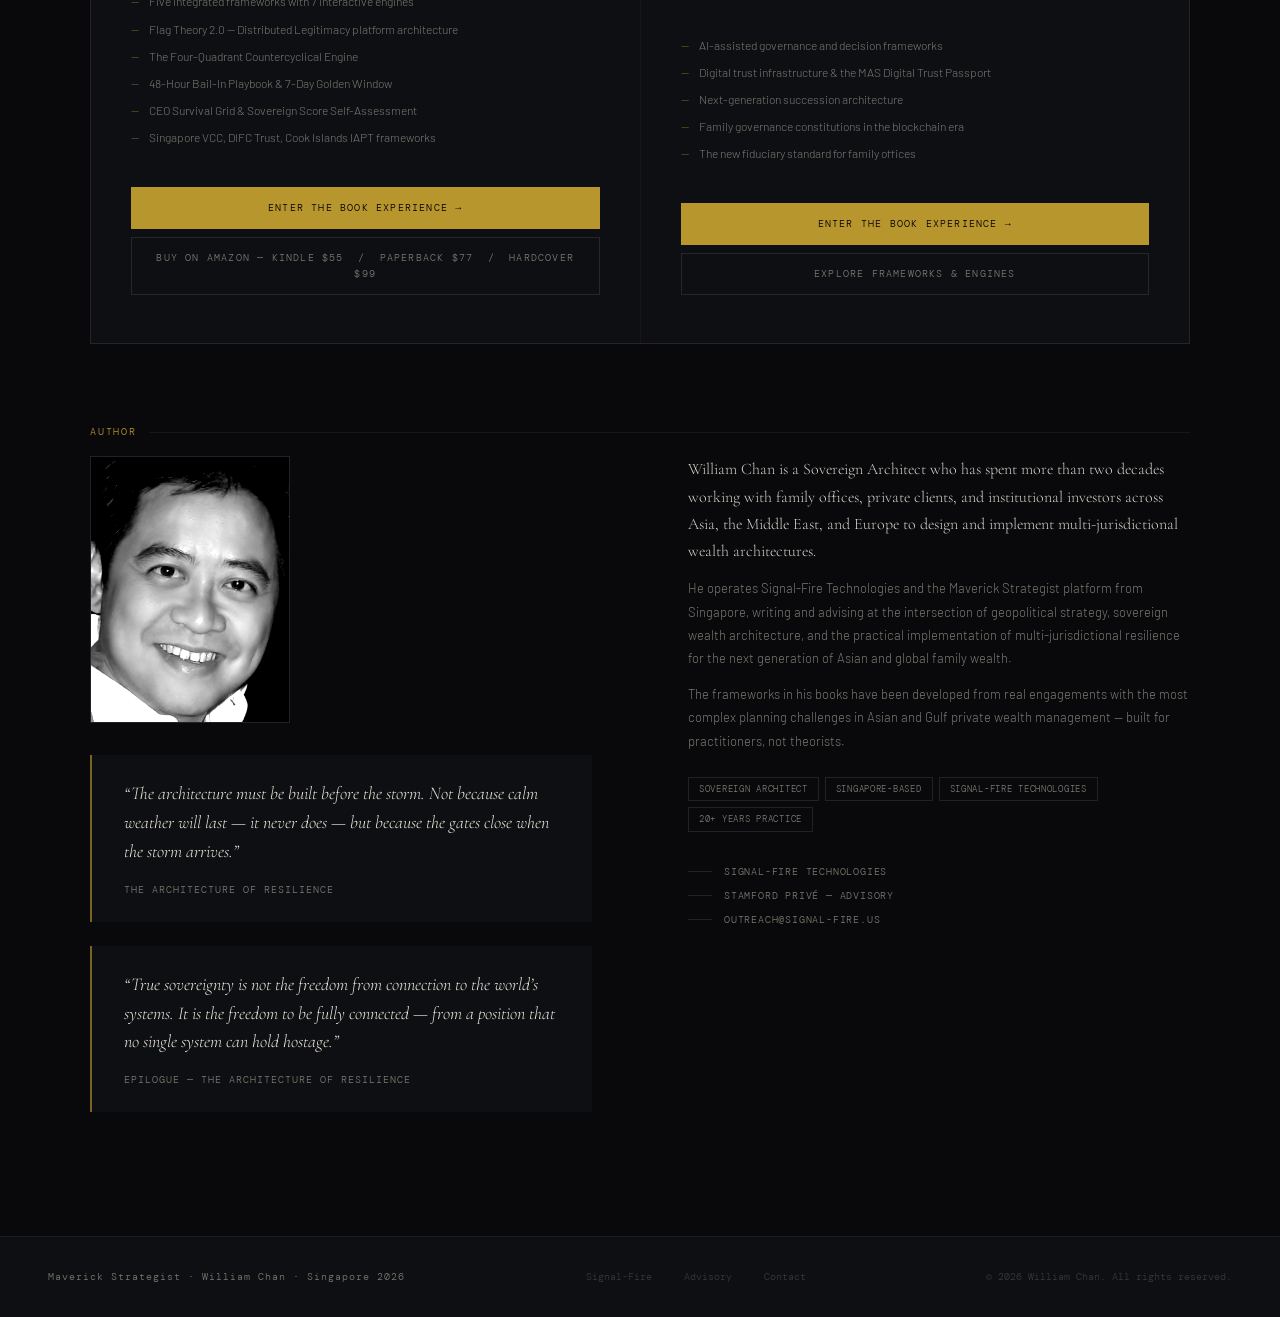
==== commit 66a0363a: "Update index.html" ====
--- a/index.html
+++ b/index.html
@@ -1,753 +1,267 @@
 <!DOCTYPE html>
 <html lang="en">
 <head>
-  <meta charset="UTF-8" />
-  <meta name="viewport" content="width=device-width, initial-scale=1.0" />
-  <title>Maverick Strategist | The New Trustees</title>
-  <meta name="description" content="The definitive strategic guide to trust structures across Singapore, Hong Kong, Dubai, Abu Dhabi, Malaysia, and the Gulf. By William Chan." />
-  <meta property="og:title" content="Maverick Strategist — The New Trustees" />
-  <meta property="og:description" content="Where wealth is moving and who controls it next. A strategist's guide to the jurisdictions, tools, and forces reshaping global trust structures." />
-  <meta property="og:type" content="website" />
-  <link rel="stylesheet" href="css/style.css" />
+<meta charset="UTF-8">
+<meta name="viewport" content="width=device-width, initial-scale=1.0">
+<title>Maverick Strategist — William Chan</title>
+<link href="https://fonts.googleapis.com/css2?family=Cormorant+Garamond:ital,wght@0,300;0,400;0,500;0,600;1,300;1,400&family=DM+Mono:wght@300;400;500&family=Barlow:wght@300;400;500;600&display=swap" rel="stylesheet">
+<style>
+:root{
+  --bg:#09090b;--surface:#0e0f12;--surface2:#141620;
+  --border:rgba(255,255,255,0.06);--border2:rgba(255,255,255,0.10);
+  --text:#d4d0c8;--text-dim:#7a7870;--text-faint:#3a3836;
+  --gold:#b8962e;--gold-dim:#7a6220;--gold-light:#d4af5a;--cream:#eae6da;
+  --font-serif:"Cormorant Garamond",Georgia,serif;
+  --font-mono:"DM Mono",monospace;
+  --font-sans:"Barlow",sans-serif;
+}
+*{box-sizing:border-box;margin:0;padding:0;}
+html{scroll-behavior:smooth;}
+body{background:var(--bg);color:var(--text);font-family:var(--font-sans);font-weight:300;line-height:1.6;overflow-x:hidden;min-height:100vh;}
+
+/* NAV */
+nav{position:fixed;top:0;left:0;right:0;z-index:100;display:flex;align-items:center;justify-content:space-between;padding:0 3rem;height:56px;background:rgba(9,9,11,0.96);backdrop-filter:blur(12px);border-bottom:1px solid var(--border);}
+.nb{font-family:var(--font-mono);font-size:11px;color:var(--text-dim);letter-spacing:0.14em;text-transform:uppercase;}
+.nlinks{display:flex;gap:2rem;}
+.nlinks a{font-size:11px;font-family:var(--font-mono);color:var(--text-dim);text-decoration:none;letter-spacing:0.08em;text-transform:uppercase;transition:color 0.2s;}
+.nlinks a:hover{color:var(--gold-light);}
+
+/* HERO */
+.hero{min-height:100vh;display:flex;align-items:center;justify-content:center;position:relative;overflow:hidden;}
+.hbg{position:absolute;inset:0;background:radial-gradient(ellipse 60% 50% at 50% 45%,rgba(184,150,46,0.025) 0%,transparent 70%);pointer-events:none;}
+.hgrid{position:absolute;inset:0;background-image:linear-gradient(rgba(255,255,255,0.012) 1px,transparent 1px),linear-gradient(90deg,rgba(255,255,255,0.012) 1px,transparent 1px);background-size:100px 100px;pointer-events:none;}
+.hinner{position:relative;z-index:2;text-align:center;max-width:900px;padding:2rem;}
+
+/* LOGO */
+.logo-wrap{margin-bottom:3rem;display:flex;justify-content:center;}
+.site-logo{width:clamp(280px,50vw,520px);height:auto;display:block;}
+
+/* TAGLINE */
+.hero-tagline-top{font-family:var(--font-mono);font-size:clamp(10px,1.4vw,13px);letter-spacing:0.22em;color:var(--gold);text-transform:uppercase;line-height:1.9;margin-bottom:0.5rem;}
+.hero-tagline-bottom{font-family:var(--font-serif);font-size:clamp(14px,1.8vw,18px);font-weight:300;font-style:italic;color:var(--text-dim);line-height:1.7;margin-bottom:3.5rem;}
+
+.hero-btns{display:flex;gap:1rem;justify-content:center;flex-wrap:wrap;}
+.btn-p{font-family:var(--font-mono);font-size:10px;letter-spacing:0.12em;text-transform:uppercase;background:var(--gold);color:#000;border:none;padding:12px 24px;cursor:pointer;transition:all 0.2s;text-decoration:none;}
+.btn-p:hover{background:var(--gold-light);}
+.btn-g{font-family:var(--font-mono);font-size:10px;letter-spacing:0.12em;text-transform:uppercase;background:transparent;color:var(--text-dim);border:0.5px solid var(--border2);padding:12px 24px;cursor:pointer;transition:all 0.2s;text-decoration:none;}
+.btn-g:hover{color:var(--text);border-color:var(--text-dim);}
+
+.scue{position:absolute;bottom:2.5rem;left:50%;transform:translateX(-50%);display:flex;flex-direction:column;align-items:center;gap:8px;cursor:pointer;}
+.sline{width:1px;height:48px;background:linear-gradient(var(--gold-dim),transparent);}
+.slabel{font-family:var(--font-mono);font-size:9px;color:var(--text-faint);letter-spacing:0.2em;text-transform:uppercase;}
+
+/* BOOKS */
+.books{padding:100px 3rem 80px;}
+.binner{max-width:1100px;margin:0 auto;}
+.eyebrow{font-family:var(--font-mono);font-size:10px;letter-spacing:0.18em;color:var(--gold);text-transform:uppercase;margin-bottom:1rem;display:flex;align-items:center;gap:12px;}
+.eyebrow::after{content:"";flex:1;height:1px;background:var(--border);}
+.stitle{font-family:var(--font-serif);font-size:clamp(30px,4vw,50px);font-weight:300;color:var(--cream);line-height:1.1;margin-bottom:0.75rem;}
+.ssub{font-family:var(--font-serif);font-size:16px;font-weight:300;font-style:italic;color:var(--text-dim);line-height:1.7;margin-bottom:4rem;max-width:580px;}
+
+.book-grid{display:grid;grid-template-columns:repeat(auto-fit,minmax(340px,1fr));gap:1px;background:var(--border);border:1px solid var(--border);}
+.book-card{background:var(--surface);padding:3rem 2.5rem;display:flex;flex-direction:column;position:relative;transition:background 0.2s;}
+.book-card:hover{background:var(--surface2);}
+.book-card.primary{border-top:2px solid var(--gold);}
+.book-card.secondary{border-top:2px solid rgba(255,255,255,0.12);}
+.bc-tag{position:absolute;top:0;right:0;font-family:var(--font-mono);font-size:8px;letter-spacing:0.1em;color:#000;background:var(--gold);padding:5px 12px;text-transform:uppercase;}
+.bc-series{font-family:var(--font-mono);font-size:9px;letter-spacing:0.16em;color:var(--gold);text-transform:uppercase;margin-bottom:1.5rem;}
+.bc-title{font-family:var(--font-serif);font-size:clamp(24px,3vw,34px);font-weight:300;color:var(--cream);line-height:1.1;margin-bottom:0.5rem;}
+.bc-title em{font-style:italic;color:var(--gold-light);}
+.bc-subtitle{font-family:var(--font-serif);font-size:13px;font-weight:300;font-style:italic;color:var(--text-dim);line-height:1.6;margin-bottom:2rem;}
+.bc-divider{width:40px;height:1px;background:var(--gold-dim);margin-bottom:2rem;}
+.bc-desc{font-size:13px;color:var(--text-dim);line-height:1.8;margin-bottom:2.5rem;flex:1;}
+.bc-features{display:flex;flex-direction:column;gap:0.5rem;margin-bottom:2.5rem;}
+.bc-feat{font-size:12px;color:var(--text-dim);display:flex;gap:10px;align-items:flex-start;}
+.bc-feat::before{content:"—";color:var(--gold-dim);flex-shrink:0;}
+.bc-actions{display:flex;flex-direction:column;gap:8px;margin-top:auto;}
+.bc-btn-p{display:block;font-family:var(--font-mono);font-size:10px;letter-spacing:0.12em;text-transform:uppercase;background:var(--gold);color:#000;border:none;padding:13px 20px;cursor:pointer;transition:all 0.2s;text-decoration:none;text-align:center;}
+.bc-btn-p:hover{background:var(--gold-light);}
+.bc-btn-g{display:block;font-family:var(--font-mono);font-size:10px;letter-spacing:0.12em;text-transform:uppercase;background:transparent;color:var(--text-dim);border:0.5px solid var(--border2);padding:12px 20px;cursor:pointer;transition:all 0.2s;text-decoration:none;text-align:center;}
+.bc-btn-g:hover{color:var(--text);border-color:var(--text-dim);}
+
+/* ABOUT */
+.about{padding:0 3rem 100px;}
+.ainner{max-width:1100px;margin:0 auto;}
+.a-grid{display:grid;grid-template-columns:1fr 1fr;gap:6rem;align-items:start;}
+
+/* AUTHOR PHOTO — portrait, not cropped */
+.a-photo-wrap{margin-bottom:2rem;}
+.a-photo{width:200px;height:267px;object-fit:cover;object-position:center 10%;filter:grayscale(100%) contrast(1.05);border:1px solid var(--border2);display:block;}
+
+.a-quote{border-left:2px solid var(--gold-dim);padding:1.5rem 2rem;background:var(--surface);margin-bottom:1.5rem;}
+.a-qt{font-family:var(--font-serif);font-size:18px;font-weight:300;font-style:italic;color:var(--cream);line-height:1.6;}
+.a-qa{font-family:var(--font-mono);font-size:10px;color:var(--text-dim);letter-spacing:0.1em;text-transform:uppercase;margin-top:1rem;}
+.a-right p{font-size:13px;color:var(--text-dim);line-height:1.8;margin-bottom:0.75rem;}
+.a-right p:first-child{font-family:var(--font-serif);font-size:16px;color:var(--text);line-height:1.7;}
+.creds{display:flex;flex-wrap:wrap;gap:6px;margin-top:1.5rem;}
+.cred{font-family:var(--font-mono);font-size:9px;letter-spacing:0.08em;padding:4px 10px;border:0.5px solid var(--border2);color:var(--text-dim);text-transform:uppercase;}
+.a-links{margin-top:2rem;display:flex;flex-direction:column;gap:8px;}
+.a-link{display:flex;align-items:center;gap:12px;font-family:var(--font-mono);font-size:10px;color:var(--text-dim);text-decoration:none;letter-spacing:0.08em;text-transform:uppercase;transition:color 0.2s;}
+.a-link:hover{color:var(--gold-light);}
+.a-link-line{width:24px;height:1px;background:var(--border2);}
+
+/* FOOTER */
+footer{background:var(--surface);border-top:1px solid var(--border);padding:2rem 3rem;display:flex;align-items:center;justify-content:space-between;flex-wrap:wrap;gap:1rem;}
+.fb{font-family:var(--font-mono);font-size:10px;color:var(--text-dim);letter-spacing:0.1em;}
+.flinks{display:flex;gap:2rem;}
+.flinks a{font-family:var(--font-mono);font-size:10px;color:var(--text-faint);text-decoration:none;transition:color 0.15s;}
+.flinks a:hover{color:var(--text-dim);}
+.fc{font-family:var(--font-mono);font-size:10px;color:var(--text-faint);}
+.divider{height:1px;background:var(--border);margin:3rem 0;}
+
+@media(max-width:768px){
+  nav{padding:0 1.2rem;}.nlinks{display:none;}
+  .books,.about{padding-left:1.2rem;padding-right:1.2rem;}
+  .a-grid{grid-template-columns:1fr;gap:3rem;}
+  .book-grid{grid-template-columns:1fr;}
+  .site-logo{width:clamp(220px,80vw,400px);}
+}
+</style>
 </head>
 <body>
 
-<!-- ── NAV ──────────────────────────────────────────────────────────────────── -->
 <nav>
-  <div class="nav-inner">
-    <div class="nav-brand">MAVERICK <span>STRATEGIST</span></div>
-    <ul class="nav-links">
-      <li><a href="#book">The Book</a></li>
-      <li><a href="#jurisdictions">Jurisdictions</a></li>
-      <li><a href="#engines">Strategy Engines</a></li>
-      <li><a href="#chapters">Chapters</a></li>
-      <li><a href="https://www.amazon.com/s?k=The+New+Trustees+William+Chan" target="_blank" class="nav-cta">Buy on Amazon</a></li>
-    </ul>
+  <div class="nb">Maverick Strategist</div>
+  <div class="nlinks">
+    <a href="#books">Books</a>
+    <a href="#about">Author</a>
+    <a href="mailto:outreach@signal-fire.us">Contact</a>
   </div>
 </nav>
 
-<!-- ── HERO ──────────────────────────────────────────────────────────────────── -->
-<section class="hero" id="home">
-  <div class="hero-inner">
-    <div>
-      <div class="hero-tag">New Release — Available on Amazon</div>
-      <h1>The <span>New</span> Trustees</h1>
-      <p class="hero-sub">Artificial Intelligence and Its Impact on Trusts, Wealth, and the Places That Want Them</p>
-      <p class="hero-desc">
-        A strategist's field guide to the seven jurisdictions that will define wealth management in the coming decade — and the forces that are reshaping everything the trust industry thought it knew.
-      </p>
-      <div class="hero-btns">
-        <a href="https://www.amazon.com/s?k=The+New+Trustees+William+Chan" target="_blank" class="btn btn-gold">Buy on Amazon →</a>
-        <a href="#engines" class="btn btn-outline">Try the Strategy Engines</a>
-      </div>
-    </div>
-    <div class="book-cover-wrap">
-      <div class="book-mock">
-        <div>
-          <div class="book-mock-title">
-            The New Trustees
-            <span>A Strategist's Memoir</span>
-          </div>
-        </div>
-        <div class="book-mock-author">WILLIAM CHAN</div>
-      </div>
-      <div class="book-badges">
-        <span class="badge">eBook</span>
-        <span class="badge">Paperback</span>
-        <span class="badge">Kindle Unlimited</span>
-      </div>
-    </div>
-  </div>
-</section>
-
-<!-- ── STATS ──────────────────────────────────────────────────────────────────── -->
-<section class="section-dark">
-  <div class="stats-bar">
-    <div class="stat-item"><span class="stat-num">7</span><div class="stat-label">Jurisdictions Covered In Depth</div></div>
-    <div class="stat-item"><span class="stat-num">16</span><div class="stat-label">Chapters of Strategic Insight</div></div>
-    <div class="stat-item"><span class="stat-num">100+</span><div class="stat-label">Actionable Takeaways</div></div>
-    <div class="stat-item"><span class="stat-num">2</span><div class="stat-label">Strategy Engines Built From The Book</div></div>
-  </div>
-</section>
-
-<!-- ── BOOK SECTION ────────────────────────────────────────────────────────────── -->
-<section class="section" id="book">
-  <div class="container">
-    <div class="section-label">About The Book</div>
-    <h2 class="section-title">Not a Legal Textbook. A Strategist's Truth.</h2>
-    <p class="section-desc">
-      The trust industry is changing faster than at any point in the past century. The old centres are fading. New hubs are rising. The families and advisers who understand this new geography will protect their wealth. Those who do not will be left behind.
+<!-- HERO -->
+<div class="hero">
+  <div class="hbg"></div>
+  <div class="hgrid"></div>
+  <div class="hinner">
+
+    <!-- LOGO replaces wordmark -->
+    <div class="logo-wrap">
+      <img class="site-logo" src="[data-uri]" alt="Maverick Strategist">
+    </div>
+
+    <!-- TAGLINE BLOCK -->
+    <div class="hero-tagline-top">
+      Strategic War Chest of Assets &nbsp;&middot;&nbsp; Frameworks &nbsp;&middot;&nbsp; Field Intelligence &nbsp;&middot;&nbsp; Analytic Tools
+    </div>
+    <p class="hero-tagline-bottom">
+      For Sovereign Architects, Family Offices, and Trustees<br>navigating the age of structural friction.
     </p>
 
-    <div style="display:grid;grid-template-columns:1fr 1fr 1fr;gap:24px;margin-bottom:40px;">
-      <div class="j-card">
-        <h3>For Trustees &amp; Advisers</h3>
-        <p>Strategic frameworks — SWOT, Porter's Five Forces, the Value Chain — applied to the trust industry with brutal honesty. Learn why profitability is declining and what to do about it.</p>
-      </div>
-      <div class="j-card">
-        <h3>For Settlors &amp; Families</h3>
-        <p>A jurisdiction-by-jurisdiction guide that answers the three questions every settlor actually asks — in plain language, without the legal ceremony.</p>
-      </div>
-      <div class="j-card">
-        <h3>For the Next Generation</h3>
-        <p>What AI, tokenisation, and the Great Wealth Transfer mean for the structures your family is about to inherit — and what trustees are not telling you about their own technology gap.</p>
-      </div>
-    </div>
-
-    <div style="text-align:center;">
-      <a href="https://www.amazon.com/s?k=The+New+Trustees+William+Chan" target="_blank" class="btn btn-gold">Get Your Copy on Amazon</a>
-    </div>
-  </div>
-</section>
-
-<!-- ── JURISDICTIONS ───────────────────────────────────────────────────────────── -->
-<section class="section section-light" id="jurisdictions">
-  <div class="container">
-    <div class="section-label">The Seven Jurisdictions</div>
-    <h2 class="section-title">Where Wealth Is Moving</h2>
-    <p class="section-desc">Each jurisdiction has its own character, its own strengths, and its own hidden costs. The book goes deep on all seven. Here is the strategic snapshot.</p>
-
-    <div class="j-grid">
-
-      <div class="j-card">
-        <h3>🇸🇬 Singapore</h3>
-        <span class="j-tag">Gold Standard</span>
-        <p>The most legally certain jurisdiction in Asia. World-class courts, professional regulator, and the VCC structure. Expensive, slow, and demanding — but it delivers.</p>
-        <div class="j-verdict">Best for: Families who value certainty above all else.</div>
-      </div>
-
-      <div class="j-card">
-        <h3>🇭🇰 Hong Kong</h3>
-        <span class="j-tag">China Gateway</span>
-        <p>The city that refuses to die. Lower cost than Singapore, faster approval, and irreplaceable China connectivity. The boomerang effect is real and growing.</p>
-        <div class="j-verdict">Best for: Families with mainland China exposure.</div>
-      </div>
-
-      <div class="j-card">
-        <h3>🇦🇪 Dubai (DIFC)</h3>
-        <span class="j-tag">Zero Tax Hub</span>
-        <p>Zero tax, fast execution, and a regulator that wants your business. The courtroom has never seen a trust dispute — which is either reassuring or alarming, depending on your risk tolerance.</p>
-        <div class="j-verdict">Best for: Tax efficiency over legal certainty.</div>
-      </div>
-
-      <div class="j-card">
-        <h3>🇦🇪 Abu Dhabi (ADGM)</h3>
-        <span class="j-tag">Institutional Choice</span>
-        <p>The tanker, not the speedboat. Real case law. ADIA co-investment access. A regulator that measures success by the absence of failure. Slow, serious, and worth it.</p>
-        <div class="j-verdict">Best for: Institutional families with patience.</div>
-      </div>
-
-      <div class="j-card">
-        <h3>🇲🇾 Malaysia</h3>
-        <span class="j-tag">Professional's Secret</span>
-        <p>Half the cost of Singapore. Available, experienced talent. The world's most developed Islamic wealth management ecosystem. The best-kept secret in the industry.</p>
-        <div class="j-verdict">Best for: Price-sensitive and Muslim families.</div>
-      </div>
-
-      <div class="j-card">
-        <h3>🇲🇾 Labuan</h3>
-        <span class="j-tag">Offshore Hybrid</span>
-        <p>The world's only Islamic digital asset trust framework. Offshore flexibility with onshore Malaysian substance. Relationship-first, scale-limited, and uniquely positioned.</p>
-        <div class="j-verdict">Best for: Islamic digital asset structures.</div>
-      </div>
-
-      <div class="j-card">
-        <h3>🇸🇦 Saudi Arabia</h3>
-        <span class="j-tag">Sleeping Giant</span>
-        <p>No trust law yet. But the PIF has hundreds of billions. The family office awakening is real. The first movers who build relationships now will own the market when the law passes.</p>
-        <div class="j-verdict">Best for: Patient first-movers with high risk tolerance.</div>
-      </div>
-
-    </div>
-  </div>
-</section>
-
-<!-- ── AI ENGINES ──────────────────────────────────────────────────────────────── -->
-<section class="section section-dark" id="engines">
-  <div class="container">
-    <div class="section-label" style="color:var(--gold)">AI Strategy Engines</div>
-    <h2 class="section-title light">Built From The Book's Frameworks</h2>
-    <p class="section-desc light">
-      Every action step, framework, and decision matrix from all 16 chapters — distilled into two engines. Input your situation. Get a structured strategic recommendation in seconds.
-    </p>
-
-    <div class="engines-grid" style="margin-bottom:48px;">
-      <div class="engine-card">
-        <div class="engine-icon">🏛️</div>
-        <h3>Engine 1 — Settlor &amp; Family Advisor</h3>
-        <p>For families and settlors assessing which jurisdiction and structure fits their specific situation, priorities, and asset profile.</p>
-        <ul class="engine-features">
-          <li>Jurisdiction ranking based on your priorities</li>
-          <li>Sharia compliance assessment</li>
-          <li>Digital asset structure routing</li>
-          <li>Immediate action checklist</li>
-          <li>Risk flag identification</li>
-        </ul>
-      </div>
-      <div class="engine-card">
-        <div class="engine-icon">⚖️</div>
-        <h3>Engine 2 — Trustee &amp; Professional Advisor</h3>
-        <p>For trustees, private bankers, wealth managers, and estate planners analysing a client situation and building a structured recommendation.</p>
-        <ul class="engine-features">
-          <li>Client profile analysis</li>
-          <li>Structure recommendation by complexity</li>
-          <li>Concern-specific action plan</li>
-          <li>Value chain optimisation guidance</li>
-          <li>Meeting notes input supported</li>
-        </ul>
-      </div>
-    </div>
-
-    <!-- ENGINE INTERFACE -->
-    <div class="engine-interface">
-      <div class="engine-tabs">
-        <button class="engine-tab active" data-tab="panel-settlor" onclick="switchTab('panel-settlor')">🏛️ Settlor / Family Engine</button>
-        <button class="engine-tab" data-tab="panel-trustee" onclick="switchTab('panel-trustee')">⚖️ Trustee / Professional Engine</button>
-      </div>
-
-      <!-- SETTLOR PANEL -->
-      <div class="engine-panel active" id="panel-settlor">
-        <p style="color:var(--muted);margin-bottom:24px;font-size:0.95rem;">Answer the questions below. Optionally paste meeting notes or a situation summary. The engine will recommend a jurisdiction, structure, and action checklist drawn from <em>The New Trustees</em>.</p>
-
-        <div class="input-row">
-          <div class="input-group">
-            <label>What matters most to you? *</label>
-            <select id="s-priority">
-              <option value="">— Select your top priority —</option>
-              <option value="certainty">Legal Certainty — I need courts I can trust</option>
-              <option value="tax">Tax Efficiency — I want to minimise tax legally</option>
-              <option value="speed">Speed — I need this done fast</option>
-              <option value="cost">Cost — I want the best value for money</option>
-              <option value="reputation">Reputation — I need a clean, recognised jurisdiction</option>
-            </select>
-          </div>
-          <div class="input-group">
-            <label>Where are your primary assets? *</label>
-            <select id="s-assets">
-              <option value="">— Select asset location —</option>
-              <option value="asia">Asia (general — Singapore, Malaysia, Indonesia)</option>
-              <option value="china">China / Hong Kong linked</option>
-              <option value="me">Middle East</option>
-              <option value="europe">Europe / UK</option>
-              <option value="us">United States</option>
-              <option value="global">Global / Mixed</option>
-              <option value="digital">Primarily Digital Assets / Crypto</option>
-            </select>
-          </div>
-        </div>
-
-        <div class="input-row">
-          <div class="input-group">
-            <label>Religious requirement?</label>
-            <select id="s-religion">
-              <option value="none">No — standard structure fine</option>
-              <option value="muslim">Yes — Sharia compliance required</option>
-            </select>
-          </div>
-          <div class="input-group">
-            <label>Your timeline? *</label>
-            <select id="s-timeline">
-              <option value="">— Select timeline —</option>
-              <option value="urgent">Urgent — weeks, not months</option>
-              <option value="months">3–6 months</option>
-              <option value="year">6–12 months</option>
-              <option value="flexible">Flexible — quality over speed</option>
-            </select>
-          </div>
-        </div>
-
-        <div class="input-row">
-          <div class="input-group">
-            <label>Do you hold or plan to hold digital assets?</label>
-            <select id="s-digital">
-              <option value="no">No</option>
-              <option value="yes">Yes — crypto, tokenised assets, or NFTs</option>
-            </select>
-          </div>
-          <div class="input-group">
-            <label>Your situation type?</label>
-            <select id="s-situation">
-              <option value="new">Setting up a new trust</option>
-              <option value="review">Reviewing an existing structure</option>
-              <option value="offshore">Moving from an offshore centre</option>
-              <option value="conflict">Assets in a conflict-affected region</option>
-              <option value="succession">Succession planning for next generation</option>
-            </select>
-          </div>
-        </div>
-
-        <div class="input-group">
-          <label>Paste meeting notes, situation summary, or key concerns (optional)</label>
-          <textarea id="s-notes" rows="4" placeholder="e.g. 'Family has three children in Singapore, London and Dubai. Main assets are Malaysian plantation and Singapore commercial property. Father wants equal treatment but son has gambling issues. Mother wants lifetime income. Want structure in place before surgery next month...'"></textarea>
-        </div>
-
-        <div class="upload-zone" id="s-upload-zone" onclick="handleUpload('s-file','s-upload-zone')">
-          <div class="upload-icon">📄</div>
-          <p>Or click to upload a PDF / Word document (meeting minutes, consultation notes)</p>
-          <input type="file" id="s-file" accept=".pdf,.doc,.docx,.txt" style="display:none" />
-        </div>
-
-        <div style="display:flex;align-items:center;justify-content:space-between;margin-top:20px;margin-bottom:8px;">
-          <span style="font-size:0.82rem;color:#999;">
-            🌍 <strong id="engine-counter-1" style="color:#c9a84c;">55</strong> analyses completed worldwide
-          </span>
-          <span style="font-size:0.78rem;color:#bbb;">Both engines unlock with one registration</span>
-        </div>
-        <button class="btn btn-gold" id="s-btn" onclick="runSettlorEngine()" style="width:100%;padding:15px;">
-          Unlock &amp; Run My Analysis →
-        </button>
-
-        <div class="engine-output" id="s-output"></div>
-      </div>
-
-      <!-- TRUSTEE PANEL -->
-      <div class="engine-panel" id="panel-trustee">
-        <p style="color:var(--muted);margin-bottom:24px;font-size:0.95rem;">For professional use. Input your client's profile and primary concern. The engine generates a structured recommendation drawn from the frameworks in <em>The New Trustees</em> — including jurisdiction, vehicle, structure type, and a prioritised action checklist.</p>
-
-        <div class="input-row">
-          <div class="input-group">
-            <label>Client type? *</label>
-            <select id="t-client">
-              <option value="">— Select client type —</option>
-              <option value="hnw">High Net Worth Individual / Family</option>
-              <option value="uhnw">Ultra High Net Worth / Family Office</option>
-              <option value="corporate">Corporate / Institutional</option>
-              <option value="founder">Business Founder / Pre-Liquidity Event</option>
-              <option value="beneficiary">Beneficiary (next generation)</option>
-            </select>
-          </div>
-          <div class="input-group">
-            <label>Primary asset profile? *</label>
-            <select id="t-assets">
-              <option value="">— Select asset type —</option>
-              <option value="liquid">Liquid — equities, bonds, cash</option>
-              <option value="re">Real estate — residential or commercial</option>
-              <option value="business">Operating business / private equity</option>
-              <option value="china">China-linked assets</option>
-              <option value="me">Middle East assets / infrastructure</option>
-              <option value="digital">Digital assets / tokenised holdings</option>
-              <option value="mixed">Mixed / complex portfolio</option>
-            </select>
-          </div>
-        </div>
-
-        <div class="input-row">
-          <div class="input-group">
-            <label>Sharia compliance required?</label>
-            <select id="t-religion">
-              <option value="no">No</option>
-              <option value="muslim">Yes — Islamic trust required</option>
-            </select>
-          </div>
-          <div class="input-group">
-            <label>Structure complexity? *</label>
-            <select id="t-complexity">
-              <option value="">— Select complexity level —</option>
-              <option value="simple">Simple — single jurisdiction, standard assets</option>
-              <option value="moderate">Moderate — holding company layer needed</option>
-              <option value="complex">Complex — multi-jurisdictional, multiple beneficiary classes</option>
-              <option value="ultra">Ultra — digital assets, tokenisation, or AI administration</option>
-            </select>
-          </div>
-        </div>
-
-        <div class="input-group">
-          <label>Primary concern or risk to address?</label>
-          <select id="t-concern">
-            <option value="succession">Succession — preventing family disputes</option>
-            <option value="tax">Tax — optimising structure efficiency</option>
-            <option value="conflict">Geopolitical — assets in conflict-adjacent regions</option>
-            <option value="divorce">Divorce / matrimonial protection</option>
-            <option value="digital">Digital assets — tokenisation strategy</option>
-            <option value="compliance">Compliance — AML, KYC, regulatory burden</option>
-          </select>
-        </div>
-
-        <div class="input-group">
-          <label>Paste consultation notes, meeting minutes, or client summary (optional)</label>
-          <textarea id="t-notes" rows="5" placeholder="e.g. 'Client is a Malaysian Chinese family. Sold manufacturing business SGD 80M. Three children — one in UK (medical professional), two in KL. Father 68, concerned about eldest son's business decisions. Wife wants guaranteed income. Client has existing Singapore account. Son-in-law is not trusted by family. Current structure is BVI holdco set up 2015, never reviewed...'"></textarea>
-        </div>
-
-        <div class="upload-zone" id="t-upload-zone" onclick="handleUpload('t-file','t-upload-zone')">
-          <div class="upload-icon">📋</div>
-          <p>Or click to upload meeting minutes, consultation notes, or a recorded transcript</p>
-          <input type="file" id="t-file" accept=".pdf,.doc,.docx,.txt,.mp3,.m4a" style="display:none" />
-        </div>
-
-        <div style="display:flex;align-items:center;justify-content:space-between;margin-top:20px;margin-bottom:8px;">
-          <span style="font-size:0.82rem;color:#999;">
-            🌍 <strong id="engine-counter-2" style="color:#c9a84c;">55</strong> analyses completed worldwide
-          </span>
-          <span style="font-size:0.78rem;color:#bbb;">Registration unlocks both engines</span>
-        </div>
-        <button class="btn btn-primary" id="t-btn" onclick="runTrusteeEngine()" style="width:100%;padding:15px;background:var(--navy);color:white;">
-          Unlock &amp; Generate Recommendation →
-        </button>
-
-        <div class="engine-output" id="t-output"></div>
-      </div>
-    </div>
-
-    <p style="color:#556;font-size:0.8rem;text-align:center;margin-top:20px;">
-      These engines are strategic tools derived from <em>The New Trustees</em>. They do not constitute legal or financial advice. Always engage qualified professionals before making structural decisions.
-    </p>
-  </div>
-</section>
-
-<!-- ── CHAPTER ACTIONS ─────────────────────────────────────────────────────────── -->
-<section class="section" id="chapters">
-  <div class="container">
-    <div class="section-label">Chapter Action Library</div>
-    <h2 class="section-title">Every Strategic Action from Every Chapter</h2>
-    <p class="section-desc">Click any chapter to expand its full set of recommended actions — distilled from the book and indexed by topic.</p>
-
-    <div class="chapter-list">
-
-      <div class="chapter-item">
-        <div class="chapter-header" onclick="toggleChapter(this)">
-          <div><span class="chapter-num">CH 1</span><span class="chapter-title">A Trust Is Not a Product, It Is a Parachute</span></div>
-          <span class="chapter-arrow">▼</span>
-        </div>
-        <div class="chapter-body">
-          <p>The three questions every settlor actually asks — and why getting the human relationship right matters more than the legal drafting.</p>
-          <div class="chapter-actions">
-            <div class="chapter-action"><span class="action-arrow">→</span>Write down the family's three core concerns before any legal conversation begins</div>
-            <div class="chapter-action"><span class="action-arrow">→</span>Choose trustee on responsiveness and relationship — not credentials alone</div>
-            <div class="chapter-action"><span class="action-arrow">→</span>Draft a beneficiary communication plan alongside the trust deed, not after</div>
-            <div class="chapter-action"><span class="action-arrow">→</span>Build beneficiary education as a funded, scheduled obligation in the deed itself</div>
-            <div class="chapter-action"><span class="action-arrow">→</span>Schedule a formal trust review every three years — put it in the calendar now</div>
-            <div class="chapter-action"><span class="action-arrow">→</span>Ask any trustee candidate to demonstrate their AI administration capabilities</div>
-          </div>
-        </div>
-      </div>
-
-      <div class="chapter-item">
-        <div class="chapter-header" onclick="toggleChapter(this)">
-          <div><span class="chapter-num">CH 2</span><span class="chapter-title">The Jurisdictions That Will Matter</span></div>
-          <span class="chapter-arrow">▼</span>
-        </div>
-        <div class="chapter-body">
-          <p>The five-question framework for choosing the right jurisdiction — and why the default is almost never the optimal answer.</p>
-          <div class="chapter-actions">
-            <div class="chapter-action"><span class="action-arrow">→</span>Rank your five priorities explicitly: certainty, tax efficiency, speed, cost, reputation</div>
-            <div class="chapter-action"><span class="action-arrow">→</span>Present minimum three jurisdiction options to every client — including one they have not considered</div>
-            <div class="chapter-action"><span class="action-arrow">→</span>Design multi-jurisdictional structures with clean restructuring pathways built in from day one</div>
-            <div class="chapter-action"><span class="action-arrow">→</span>Match beneficiary age profile to trustee technology capability before selection</div>
-            <div class="chapter-action"><span class="action-arrow">→</span>Review jurisdiction fit every three years or after any major change in assets or residency</div>
-            <div class="chapter-action"><span class="action-arrow">→</span>Never accept the adviser's first default recommendation without asking about Malaysia, Labuan, and Abu Dhabi</div>
-          </div>
-        </div>
-      </div>
-
-      <div class="chapter-item">
-        <div class="chapter-header" onclick="toggleChapter(this)">
-          <div><span class="chapter-num">CH 4</span><span class="chapter-title">Singapore — The Overcrowded Fortress</span></div>
-          <span class="chapter-arrow">▼</span>
-        </div>
-        <div class="chapter-body">
-          <p>What the Fujian overlay means in practice, why the VCC matters, and how to survive Singapore's compliance machinery.</p>
-          <div class="chapter-actions">
-            <div class="chapter-action"><span class="action-arrow">→</span>Open Singapore bank account before approaching any trustee — it is the longest bottleneck</div>
-            <div class="chapter-action"><span class="action-arrow">→</span>Establish a real physical presence before filing — a real desk, a real lease, a real person</div>
-            <div class="chapter-action"><span class="action-arrow">→</span>For any China-linked file, engage a local compliance-connected adviser before submitting a single document</div>
-            <div class="chapter-action"><span class="action-arrow">→</span>Budget 12 months minimum and 20% cost contingency above the initial quote</div>
-            <div class="chapter-action"><span class="action-arrow">→</span>Use the VCC structure for any family with multiple branches or digital asset exposure</div>
-            <div class="chapter-action"><span class="action-arrow">→</span>Ask trustees directly: 'What is your current regulatory standing and approval rate for files like mine?'</div>
-          </div>
-        </div>
-      </div>
-
-      <div class="chapter-item">
-        <div class="chapter-header" onclick="toggleChapter(this)">
-          <div><span class="chapter-num">CH 6</span><span class="chapter-title">Dubai — The Courtroom That Has Never Seen a Trust</span></div>
-          <span class="chapter-arrow">▼</span>
-        </div>
-        <div class="chapter-body">
-          <p>Why zero tax comes with zero case law — and the dual-jurisdiction model that manages this risk without giving up the tax advantage.</p>
-          <div class="chapter-actions">
-            <div class="chapter-action"><span class="action-arrow">→</span>Always pair a Dubai trust with a Singapore or common law trust for legal certainty backbone</div>
-            <div class="chapter-action"><span class="action-arrow">→</span>Include mandatory arbitration with trust-experienced arbitrators in every DIFC trust deed</div>
-            <div class="chapter-action"><span class="action-arrow">→</span>Commission geopolitical risk scenario analysis before committing any illiquid assets</div>
-            <div class="chapter-action"><span class="action-arrow">→</span>Budget explicit flood and climate insurance — standard UAE policies frequently exclude these</div>
-            <div class="chapter-action"><span class="action-arrow">→</span>Ask every DIFC trustee: 'How have you managed legal uncertainty for existing clients?'</div>
-          </div>
-        </div>
-      </div>
-
-      <div class="chapter-item">
-        <div class="chapter-header" onclick="toggleChapter(this)">
-          <div><span class="chapter-num">CH 8</span><span class="chapter-title">Malaysia — The Professional's Secret Weapon</span></div>
-          <span class="chapter-arrow">▼</span>
-        </div>
-        <div class="chapter-body">
-          <p>Why Malaysia is half the cost of Singapore, how the Islamic trust framework works in practice, and the MM2H residency synergy.</p>
-          <div class="chapter-actions">
-            <div class="chapter-action"><span class="action-arrow">→</span>Analyse Malaysia explicitly before defaulting to Singapore — the analysis must happen, not be skipped</div>
-            <div class="chapter-action"><span class="action-arrow">→</span>For Muslim families, start with Malaysia and work outward only if Malaysia cannot meet the need</div>
-            <div class="chapter-action"><span class="action-arrow">→</span>Structure MM2H residency application in conjunction with the trust from day one — retrofitting is costly</div>
-            <div class="chapter-action"><span class="action-arrow">→</span>Open the Malaysian bank account before approaching a trustee — it often determines which trustee will accept you</div>
-            <div class="chapter-action"><span class="action-arrow">→</span>Confirm territorial tax treatment of each asset class with a qualified Malaysian tax lawyer before settlement</div>
-          </div>
-        </div>
-      </div>
-
-      <div class="chapter-item">
-        <div class="chapter-header" onclick="toggleChapter(this)">
-          <div><span class="chapter-num">CH 5</span><span class="chapter-title">Hong Kong — The City That Refuses to Die</span></div>
-          <span class="chapter-arrow">▼</span>
-        </div>
-        <div class="chapter-body">
-          <p>The boomerang effect, the Evergrande hangover, and why Hong Kong still wins decisively for China-connected families despite everything.</p>
-          <div class="chapter-actions">
-            <div class="chapter-action"><span class="action-arrow">→</span>Open your Hong Kong bank account before committing to any structure — it is the most reliable compliance indicator</div>
-            <div class="chapter-action"><span class="action-arrow">→</span>Prepare a full China property developer counterparty disclosure document upfront — do not wait to be asked</div>
-            <div class="chapter-action"><span class="action-arrow">→</span>If your Singapore process has exceeded 12 months, calculate the Hong Kong alternative cost honestly</div>
-            <div class="chapter-action"><span class="action-arrow">→</span>Use the OFC rather than the VCC for cost-sensitive multi-branch structures where global recognition is not critical</div>
-            <div class="chapter-action"><span class="action-arrow">→</span>Never use Hong Kong for any file where a settlor, trustee, or beneficiary has political exposure in mainland China</div>
-            <div class="chapter-action"><span class="action-arrow">→</span>Request your prospective trustee's full property developer bond exposure before engaging them</div>
-          </div>
-        </div>
-      </div>
-
-      <div class="chapter-item">
-        <div class="chapter-header" onclick="toggleChapter(this)">
-          <div><span class="chapter-num">CH 7</span><span class="chapter-title">Abu Dhabi — The Institutional Alternative</span></div>
-          <span class="chapter-arrow">▼</span>
-        </div>
-        <div class="chapter-body">
-          <p>Why the tanker beats the speedboat for institutional families — and how ADIA co-investment changes the calculus entirely.</p>
-          <div class="chapter-actions">
-            <div class="chapter-action"><span class="action-arrow">→</span>Compare Dubai and Abu Dhabi on risk-adjusted basis — not cost alone; ADGM case law has real value</div>
-            <div class="chapter-action"><span class="action-arrow">→</span>Write your source of wealth narrative yourself — the ADGM responds to authentic family voice, not legal briefs</div>
-            <div class="chapter-action"><span class="action-arrow">→</span>Engage an Abu Dhabi adviser with sovereign fund relationships before structuring if ADIA co-investment is a goal</div>
-            <div class="chapter-action"><span class="action-arrow">→</span>Draft trustee discretion clauses specifically for sanctions, strait closure, and oil price disruption scenarios</div>
-            <div class="chapter-action"><span class="action-arrow">→</span>Plan for a minimum 18-month setup timeline — build it into your expectations from day one</div>
-            <div class="chapter-action"><span class="action-arrow">→</span>For purpose trusts — historic properties, archives, philanthropy — ADGM is the only UAE option with statutory recognition</div>
-          </div>
-        </div>
-      </div>
-
-      <div class="chapter-item">
-        <div class="chapter-header" onclick="toggleChapter(this)">
-          <div><span class="chapter-num">CH 9</span><span class="chapter-title">Labuan — The Offshore Bolt-Hole You Have Never Heard Of</span></div>
-          <span class="chapter-arrow">▼</span>
-        </div>
-        <div class="chapter-body">
-          <p>The world's only Islamic digital asset trust framework — and why the relationship model of Labuan's boutique firms cannot be replicated anywhere else.</p>
-          <div class="chapter-actions">
-            <div class="chapter-action"><span class="action-arrow">→</span>For Islamic digital asset structures, start with Labuan — it is the only jurisdiction with a complete tested framework for both requirements</div>
-            <div class="chapter-action"><span class="action-arrow">→</span>Commission a reputational risk assessment specific to your counterparty landscape before settlement</div>
-            <div class="chapter-action"><span class="action-arrow">→</span>Seek an introduction from an existing Labuan client — the relationship culture means introductions accelerate everything</div>
-            <div class="chapter-action"><span class="action-arrow">→</span>Budget explicitly for US legal opinion costs if any trust assets are US-based — this is a near-certain requirement</div>
-            <div class="chapter-action"><span class="action-arrow">→</span>Monitor Fusang's commercial development as the leading indicator of Labuan's digital asset market maturity</div>
-            <div class="chapter-action"><span class="action-arrow">→</span>Do not use Labuan for complex novel structures — thin case law creates real legal risk for anything unconventional</div>
-          </div>
-        </div>
-      </div>
-
-      <div class="chapter-item">
-        <div class="chapter-header" onclick="toggleChapter(this)">
-          <div><span class="chapter-num">CH 10</span><span class="chapter-title">Saudi Arabia — The Sleeping Giant</span></div>
-          <span class="chapter-arrow">▼</span>
-        </div>
-        <div class="chapter-body">
-          <p>No trust law yet — but the PIF, the family office awakening, and the political will make this the most significant emerging market in the world.</p>
-          <div class="chapter-actions">
-            <div class="chapter-action"><span class="action-arrow">→</span>Subscribe to Saudi Ministry of Justice and Capital Market Authority updates now — the law announcement will not have advance notice</div>
-            <div class="chapter-action"><span class="action-arrow">→</span>Commission a Sharia compliance audit of your current portfolio immediately if Saudi Arabia is a future target</div>
-            <div class="chapter-action"><span class="action-arrow">→</span>Build Saudi advisory relationships before the law passes — these will be worth ten times more than post-announcement relationships</div>
-            <div class="chapter-action"><span class="action-arrow">→</span>Structure current Saudi exposure through Dubai or Labuan with a clean Saudi restructuring pathway built into the deed</div>
-            <div class="chapter-action"><span class="action-arrow">→</span>Assess PIF co-investment potential honestly — only families with aligned assets should anchor their strategy around this</div>
-            <div class="chapter-action"><span class="action-arrow">→</span>Treat giga-projects as long-horizon speculative positions only — not as stable investment assets</div>
-          </div>
-        </div>
-      </div>
-
-      <div class="chapter-item">
-        <div class="chapter-header" onclick="toggleChapter(this)">
-          <div><span class="chapter-num">CH 11</span><span class="chapter-title">SWOT Analysis as a Parable, Not a Grid</span></div>
-          <span class="chapter-arrow">▼</span>
-        </div>
-        <div class="chapter-body">
-          <p>Why SWOT is a listening discipline — not a diagram — and how to apply it across all seven jurisdictions in real time during a client meeting.</p>
-          <div class="chapter-actions">
-            <div class="chapter-action"><span class="action-arrow">→</span>Run a silent SWOT for at least three jurisdictions before every client meeting — arrive with a view, not a blank slate</div>
-            <div class="chapter-action"><span class="action-arrow">→</span>Ask clients to rank their priorities explicitly — certainty, tax, speed, cost, reputation — before any analysis begins</div>
-            <div class="chapter-action"><span class="action-arrow">→</span>Use the seven-jurisdiction SWOT as a discipline check on your own default recommendation every single time</div>
-            <div class="chapter-action"><span class="action-arrow">→</span>For multi-generational families, run separate analyses for current generation and beneficiary generation — they differ significantly</div>
-            <div class="chapter-action"><span class="action-arrow">→</span>Document the SWOT rationale in the client file at the time of recommendation — it becomes the trigger for future review conversations</div>
-          </div>
-        </div>
-      </div>
-
-      <div class="chapter-item">
-        <div class="chapter-header" onclick="toggleChapter(this)">
-          <div><span class="chapter-num">CH 12</span><span class="chapter-title">Porter's Five Forces for People Who Do Not Read Porter</span></div>
-          <span class="chapter-arrow">▼</span>
-        </div>
-        <div class="chapter-body">
-          <p>Why the trust industry's structural profitability is declining — all five forces moving in the wrong direction simultaneously — and what to do about it.</p>
-          <div class="chapter-actions">
-            <div class="chapter-action"><span class="action-arrow">→</span>Map your client book across the five force dimensions — identify which segments are defensible against digital substitute competition</div>
-            <div class="chapter-action"><span class="action-arrow">→</span>Ask every trustee candidate about staff tenure and succession planning — key-person risk is the single biggest operational risk for boutiques</div>
-            <div class="chapter-action"><span class="action-arrow">→</span>Before using any digital nominee service, commission an independent legal opinion on fiduciary duty and asset protection</div>
-            <div class="chapter-action"><span class="action-arrow">→</span>Invest in compliance infrastructure as a competitive weapon — it eliminates under-resourced competitors as a side effect</div>
-            <div class="chapter-action"><span class="action-arrow">→</span>Issue formal RFPs with benchmarking criteria when selecting a trustee — never accept the first fee structure presented</div>
-          </div>
-        </div>
-      </div>
-
-      <div class="chapter-item">
-        <div class="chapter-header" onclick="toggleChapter(this)">
-          <div><span class="chapter-num">CH 13</span><span class="chapter-title">The Value Chain Lie</span></div>
-          <span class="chapter-arrow">▼</span>
-        </div>
-        <div class="chapter-body">
-          <p>Why moving upstream without automating downstream destroys trust companies — and how Sterling Trust got it right when Stellar Group did not.</p>
-          <div class="chapter-actions">
-            <div class="chapter-action"><span class="action-arrow">→</span>Commission a process-mapping exercise before accepting any 'move upstream' recommendation</div>
-            <div class="chapter-action"><span class="action-arrow">→</span>Quantify hours spent on document collection, accounting, and regulatory filings — that is your automation ROI ceiling</div>
-            <div class="chapter-action"><span class="action-arrow">→</span>Build custom software — off-the-shelf platforms serve the vendor's model, not yours</div>
-            <div class="chapter-action"><span class="action-arrow">→</span>Never cut administration headcount before the automation is live and working</div>
-            <div class="chapter-action"><span class="action-arrow">→</span>Treat upstream advisory as a retention tool for existing clients — not a growth engine for new revenue</div>
-          </div>
-        </div>
-      </div>
-
-      <div class="chapter-item">
-        <div class="chapter-header" onclick="toggleChapter(this)">
-          <div><span class="chapter-num">CH 14</span><span class="chapter-title">What the Middle East War Did to Trusts</span></div>
-          <span class="chapter-arrow">▼</span>
-        </div>
-        <div class="chapter-body">
-          <p>How geopolitical disruption permanently rewired compliance culture — and why the families that prepared before the crisis are the only ones who came through cleanly.</p>
-          <div class="chapter-actions">
-            <div class="chapter-action"><span class="action-arrow">→</span>If your family is in a conflict-adjacent region, begin trust settlement immediately — every month of delay adds months of compliance time</div>
-            <div class="chapter-action"><span class="action-arrow">→</span>Build your source of wealth documentation archive now with physical copies stored outside your home country</div>
-            <div class="chapter-action"><span class="action-arrow">→</span>Include explicit trustee authority for sanctions events in every UAE trust deed — freeze, restructure, and distribute authority must be unambiguous</div>
-            <div class="chapter-action"><span class="action-arrow">→</span>Ask any UAE trustee whether they use AI for sanctions screening — if no, model the false-positive delay risk to your file</div>
-            <div class="chapter-action"><span class="action-arrow">→</span>Require your UAE bank to provide written confirmation of their conflict-zone compliance policies — not verbal assurances</div>
-            <div class="chapter-action"><span class="action-arrow">→</span>Maintain a relationship with a trustee in a non-conflict-adjacent jurisdiction — Singapore or Switzerland — even if you currently operate only in the Middle East</div>
-          </div>
-        </div>
-      </div>
-
-      <div class="chapter-item">
-        <div class="chapter-header" onclick="toggleChapter(this)">
-          <div><span class="chapter-num">CH 15</span><span class="chapter-title">The Great Wealth Transfer Will Be a Mess</span></div>
-          <span class="chapter-arrow">▼</span>
-        </div>
-        <div class="chapter-body">
-          <p>What the next generation of beneficiaries expects — and why most trust companies are completely unprepared to deliver it.</p>
-          <div class="chapter-actions">
-            <div class="chapter-action"><span class="action-arrow">→</span>Commission a beneficiary experience audit — interview every beneficiary under 40 about their actual experience</div>
-            <div class="chapter-action"><span class="action-arrow">→</span>Set a 12-month deadline for deploying a real-time beneficiary portal — this is now a threshold requirement</div>
-            <div class="chapter-action"><span class="action-arrow">→</span>Hire a software engineer with no trust background to evaluate your processes with fresh eyes</div>
-            <div class="chapter-action"><span class="action-arrow">→</span>Include under-40 beneficiaries in your governance review — not just inform them, include them</div>
-            <div class="chapter-action"><span class="action-arrow">→</span>Require any trustee candidate to demonstrate a functioning beneficiary portal before engagement</div>
-          </div>
-        </div>
-      </div>
-
-      <div class="chapter-item">
-        <div class="chapter-header" onclick="toggleChapter(this)">
-          <div><span class="chapter-num">CH 16</span><span class="chapter-title">Tokenisation, Blockchain &amp; the On-Chain Fiduciary</span></div>
-          <span class="chapter-arrow">▼</span>
-        </div>
-        <div class="chapter-body">
-          <p>The three tokenisation models — and why only the trust container works for institutional money. Plus the convergence of AI and blockchain in trust administration.</p>
-          <div class="chapter-actions">
-            <div class="chapter-action"><span class="action-arrow">→</span>Engage your regulator in a formal pre-commencement conversation about digital asset custody rules before any client commitment</div>
-            <div class="chapter-action"><span class="action-arrow">→</span>Pilot with one client, one asset class, and a simple structure — the edge cases will always surprise you</div>
-            <div class="chapter-action"><span class="action-arrow">→</span>Draft trust deed provisions specifically for tokenised assets: on-chain rebalancing, key recovery, fork management</div>
-            <div class="chapter-action"><span class="action-arrow">→</span>Build the private key loss recovery protocol from day one — retrofitting is structurally difficult</div>
-            <div class="chapter-action"><span class="action-arrow">→</span>Never deploy agentic AI for investment decisions without written legal advice confirming the delegation is permissible</div>
-          </div>
-        </div>
-      </div>
-
-    </div>
-  </div>
-</section>
-
-<!-- ── TESTIMONIALS ────────────────────────────────────────────────────────────── -->
-<section class="section section-light" id="reviews">
-  <div class="container">
-    <div class="section-label">Early Readers</div>
-    <h2 class="section-title">What Professionals Are Saying</h2>
-    <div class="testi-grid">
-      <div class="testi-card">
-        <div class="testi-stars">★★★★★</div>
-        <p class="testi-text">"A rare blend of strategic foresight and practical, jurisdiction-by-jurisdiction advice. Chan understands that in today's fragmented world, a trust is not a product — it's a dynamic tool for resilience. This book has already changed how we evaluate counterparty structures in the Middle East and Asia."</p>
-        <div class="testi-author">Omar Malik</div>
-        <div class="testi-role">Fund Manager, Quilvest Capital</div>
-      </div>
-      <div class="testi-card">
-        <div class="testi-stars">★★★★★</div>
-        <p class="testi-text">"I've spent years explaining to families why their Singapore trust costs so much more than they expected. Chan's chapter on the boomerang effect alone is worth the price of admission. This book will become required reading for every new trust officer we hire."</p>
-        <div class="testi-author">Stacy Hosking</div>
-        <div class="testi-role">Trust Officer, Foster & Manning</div>
-      </div>
-      <div class="testi-card">
-        <div class="testi-stars">★★★★★</div>
-        <p class="testi-text">"This is not a law book. It is a better book. I will be recommending it to every client who asks me where should I put my trust."</p>
-        <div class="testi-author">T.H. Koh</div>
-        <div class="testi-role">Partner, Harry Elias Partnership</div>
-      </div>
-      <div class="testi-card">
-        <div class="testi-stars">★★★★★</div>
-        <p class="testi-text">"We have tracked wealth migration from Europe to Asia and the Gulf for a decade. Chan has done something remarkable: he has turned that migration pattern into a playbook. Every private banker who wants to keep their clients' wealth in motion should read this."</p>
-        <div class="testi-author">F. Moccia</div>
-        <div class="testi-role">Managing Director, GlobeFin</div>
-      </div>
-      <div class="testi-card">
-        <div class="testi-stars">★★★★★</div>
-        <p class="testi-text">"The most honest account of how the trust industry actually works that I have read in years. Chan has written the book that practitioners needed and did not have."</p>
-        <div class="testi-author">Stan Miller, JD</div>
-        <div class="testi-role">Trust Attorney, Little Rock, Arkansas</div>
-      </div>
-    </div>
-  </div>
-</section>
-
-<!-- ── CTA ────────────────────────────────────────────────────────────────────── -->
-<section class="section section-mid" style="text-align:center;">
-  <div class="container">
-    <div class="section-label" style="color:var(--gold)">Available Now</div>
-    <h2 class="section-title light" style="max-width:600px;margin:0 auto 20px;">Get The New Trustees on Amazon</h2>
-    <p style="color:#99aabb;max-width:500px;margin:0 auto 36px;font-size:1.02rem;">Available as eBook (USD $9.99) and Paperback (USD $24.99). Kindle Unlimited subscribers read free.</p>
-    <div style="display:flex;gap:16px;justify-content:center;flex-wrap:wrap;">
-      <a href="https://www.amazon.com/s?k=The+New+Trustees+William+Chan" target="_blank" class="btn btn-gold" style="font-size:1.05rem;padding:15px 36px;">Buy eBook — $9.99</a>
-      <a href="https://www.amazon.com/s?k=The+New+Trustees+William+Chan" target="_blank" class="btn btn-outline" style="font-size:1.05rem;padding:15px 36px;">Buy Paperback — $24.99</a>
-    </div>
-  </div>
-</section>
-
-<!-- ── FOOTER ──────────────────────────────────────────────────────────────────── -->
+    <div class="hero-btns">
+      <a class="btn-p" href="#books">Explore the Library</a>
+      <a class="btn-g" href="mailto:outreach@signal-fire.us">Advisory Enquiry</a>
+    </div>
+  </div>
+  <div class="scue" onclick="document.getElementById('books').scrollIntoView({behavior:'smooth'})">
+    <div class="sline"></div>
+    <span class="slabel">Explore</span>
+  </div>
+</div>
+
+<!-- BOOKS -->
+<div class="books" id="books">
+  <div class="binner">
+    <div class="eyebrow">The Library</div>
+    <h2 class="stitle">Published Works</h2>
+    <p class="ssub">Each book is a complete operating manual for a distinct challenge facing the sovereign architect. Click to enter the full interactive book experience.</p>
+
+    <div class="book-grid">
+      <div class="book-card primary">
+        <div class="bc-tag">New Release</div>
+        <div class="bc-series">The Sovereign Architect Series &mdash; Vol. I</div>
+        <div class="bc-title">The Architecture of <em>Resilience</em></div>
+        <div class="bc-subtitle">How Sovereign Architects Build Multi-Generational Wealth, Continuity and Strategic Optionality in an Age of Structural Friction</div>
+        <div class="bc-divider"></div>
+        <div class="bc-desc">The complete blueprint for the sovereign architect: five load-bearing branches covering jurisdictional sovereignty, legal fortresses, macro resilience, monetary autonomy, and operational agility. Built for family offices, senior executives, and UHNW individuals navigating the new geopolitical and financial landscape.</div>
+        <div class="bc-features">
+          <div class="bc-feat">Five integrated frameworks with 7 interactive engines</div>
+          <div class="bc-feat">Flag Theory 2.0 &mdash; Distributed Legitimacy platform architecture</div>
+          <div class="bc-feat">The Four-Quadrant Countercyclical Engine</div>
+          <div class="bc-feat">48-Hour Bail-In Playbook &amp; 7-Day Golden Window</div>
+          <div class="bc-feat">CEO Survival Grid &amp; Sovereign Score Self-Assessment</div>
+          <div class="bc-feat">Singapore VCC, DIFC Trust, Cook Islands IAPT frameworks</div>
+        </div>
+        <div class="bc-actions">
+          <a class="bc-btn-p" href="/architecture/">Enter the Book Experience &rarr;</a>
+          <a class="bc-btn-g" href="https://us.amazon.com/dp/B0H3K8H4VQ" target="_blank">Buy on Amazon &mdash; Kindle $55 &nbsp;/&nbsp; Paperback $77 &nbsp;/&nbsp; Hardcover $99</a>
+        </div>
+      </div>
+
+      <div class="book-card secondary">
+        <div class="bc-series">The Sovereign Architect Series &mdash; Vol. II</div>
+        <div class="bc-title">The New <em>Trustees</em></div>
+        <div class="bc-subtitle">How AI, Blockchain, and the New Fiduciary Order Are Reshaping Wealth Governance for the Next Generation</div>
+        <div class="bc-divider"></div>
+        <div class="bc-desc">The sequel examines what happens inside the structure once it is built: who governs it, how decisions are made across generations, and how emerging technology is reshaping the fiduciary relationship between wealth holders and their advisers. Required reading for family offices, trustees, and next-generation wealth holders.</div>
+        <div class="bc-features">
+          <div class="bc-feat">AI-assisted governance and decision frameworks</div>
+          <div class="bc-feat">Digital trust infrastructure &amp; the MAS Digital Trust Passport</div>
+          <div class="bc-feat">Next-generation succession architecture</div>
+          <div class="bc-feat">Family governance constitutions in the blockchain era</div>
+          <div class="bc-feat">The new fiduciary standard for family offices</div>
+        </div>
+        <div class="bc-actions">
+          <a class="bc-btn-p" href="https://maverickstrategist.com/new-trustees" target="_blank">Enter the Book Experience &rarr;</a>
+          <a class="bc-btn-g" href="https://maverickstrategist.com/new-trustees" target="_blank">Explore Frameworks &amp; Engines</a>
+        </div>
+      </div>
+    </div>
+  </div>
+</div>
+
+<!-- ABOUT -->
+<div class="about" id="about">
+  <div class="ainner">
+    <div class="eyebrow">Author</div>
+    <div class="a-grid">
+
+      <!-- LEFT: photo + quotes -->
+      <div>
+        <div class="a-photo-wrap">
+          <img class="a-photo" src="[data-uri]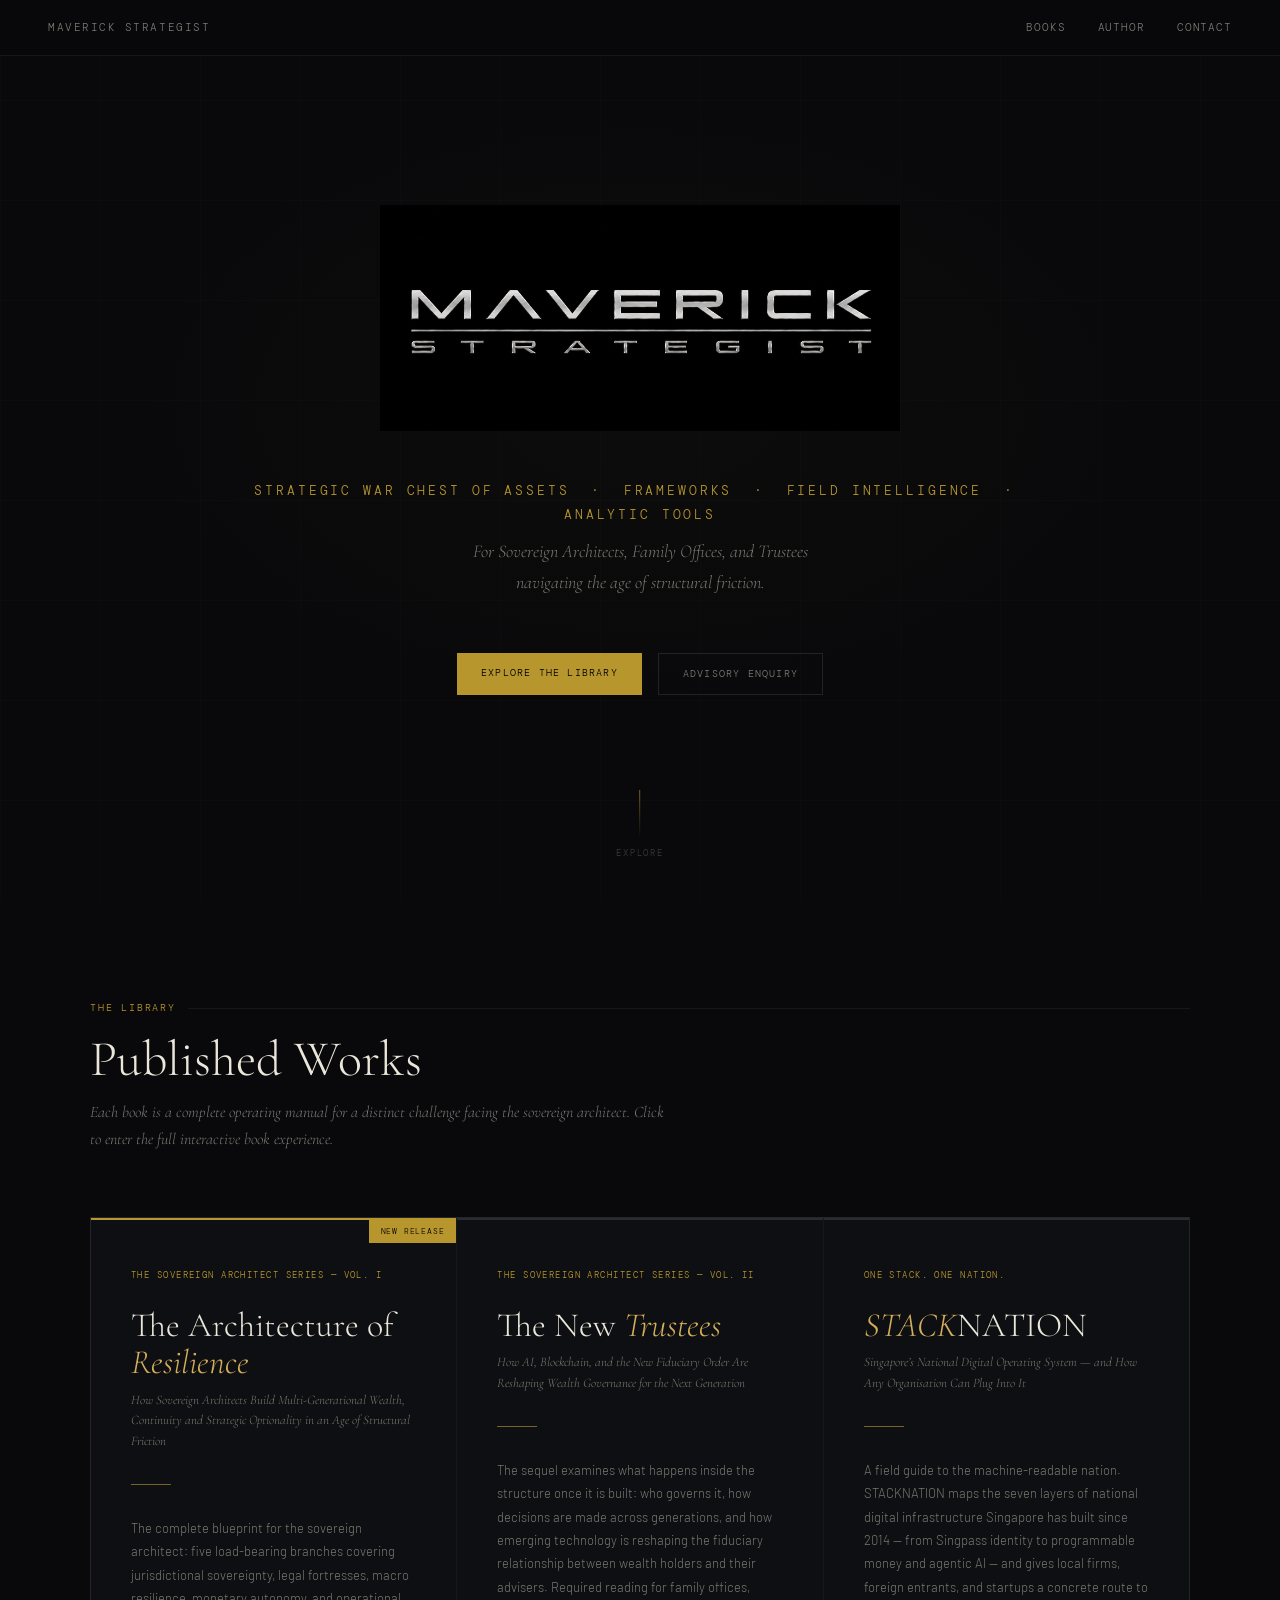
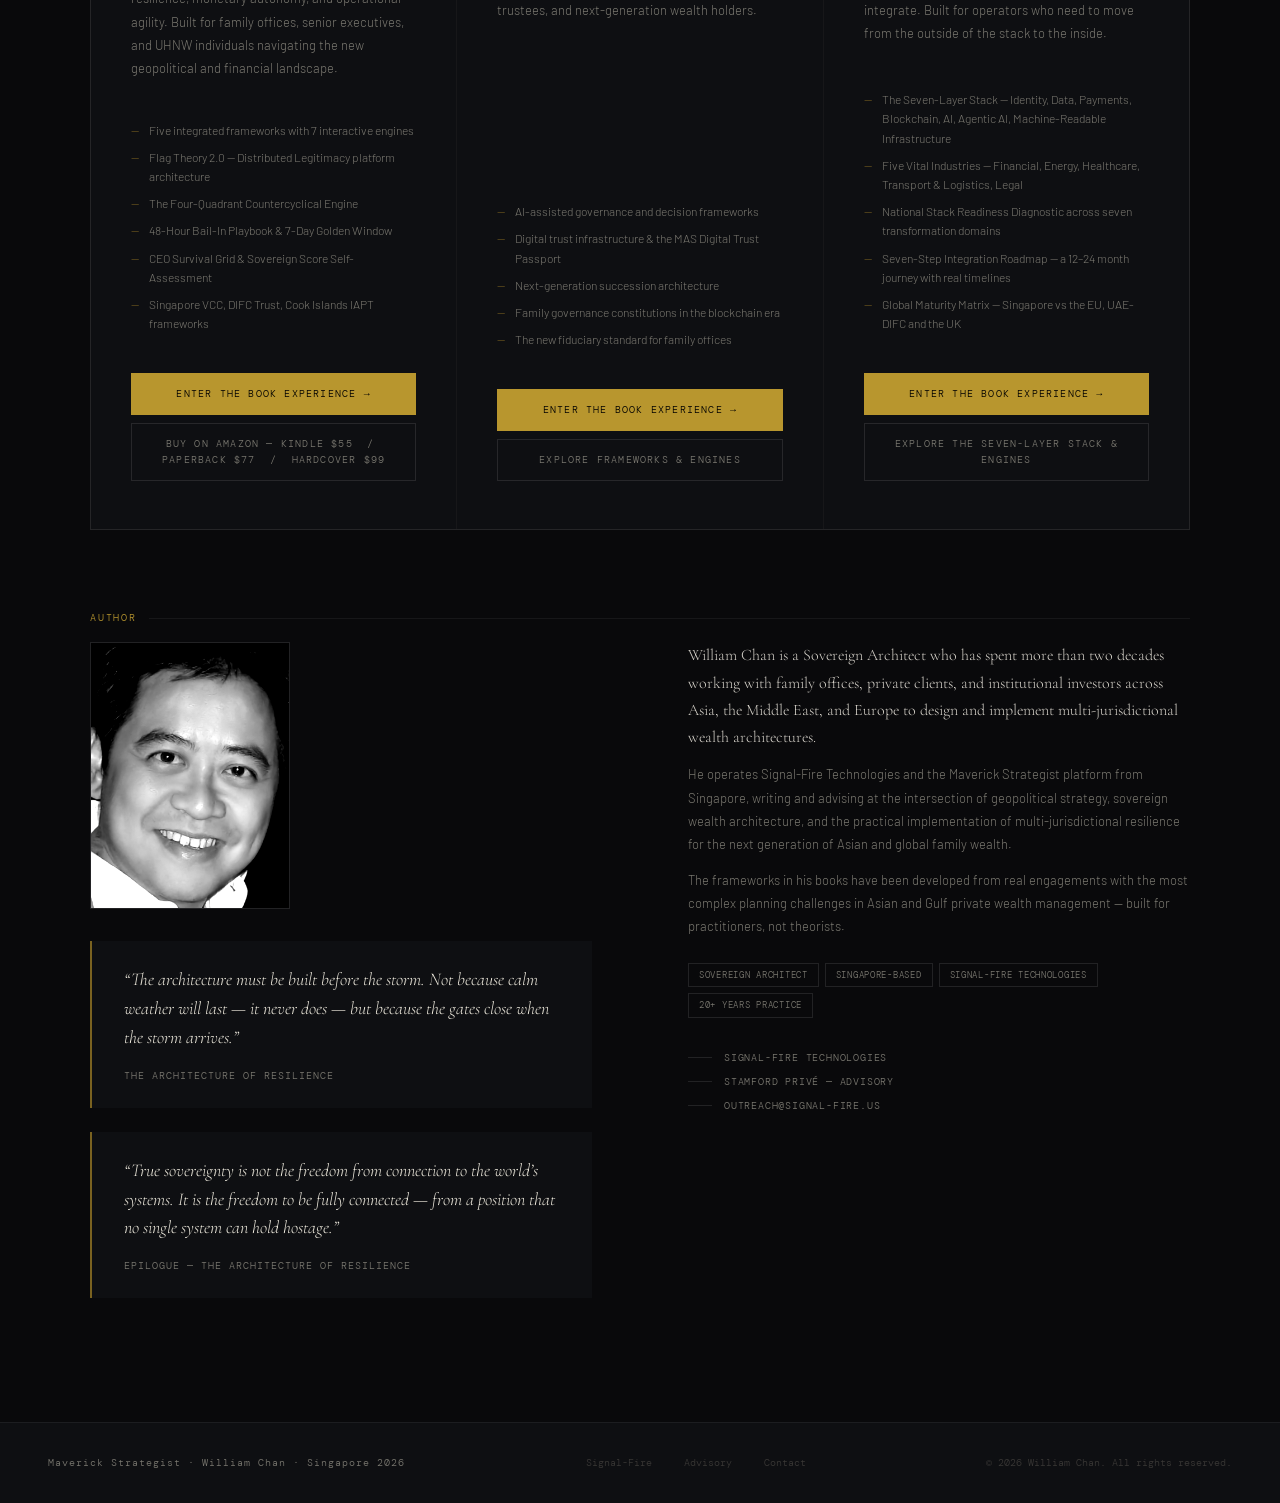
==== commit 7741de20: "Add STACKNATION engines page, swap author headshot, add STACKNATION card to home library" ====
--- a/index.html
+++ b/index.html
@@ -206,6 +206,25 @@
           <a class="bc-btn-g" href="https://maverickstrategist.com/new-trustees" target="_blank">Explore Frameworks &amp; Engines</a>
         </div>
       </div>
+
+      <div class="book-card secondary">
+        <div class="bc-series">One Stack. One Nation.</div>
+        <div class="bc-title"><em>STACK</em>NATION</div>
+        <div class="bc-subtitle">Singapore&rsquo;s National Digital Operating System &mdash; and How Any Organisation Can Plug Into It</div>
+        <div class="bc-divider"></div>
+        <div class="bc-desc">A field guide to the machine-readable nation. STACKNATION maps the seven layers of national digital infrastructure Singapore has built since 2014 &mdash; from Singpass identity to programmable money and agentic AI &mdash; and gives local firms, foreign entrants, and startups a concrete route to integrate. Built for operators who need to move from the outside of the stack to the inside.</div>
+        <div class="bc-features">
+          <div class="bc-feat">The Seven-Layer Stack &mdash; Identity, Data, Payments, Blockchain, AI, Agentic AI, Machine-Readable Infrastructure</div>
+          <div class="bc-feat">Five Vital Industries &mdash; Financial, Energy, Healthcare, Transport &amp; Logistics, Legal</div>
+          <div class="bc-feat">National Stack Readiness Diagnostic across seven transformation domains</div>
+          <div class="bc-feat">Seven-Step Integration Roadmap &mdash; a 12&ndash;24 month journey with real timelines</div>
+          <div class="bc-feat">Global Maturity Matrix &mdash; Singapore vs the EU, UAE-DIFC and the UK</div>
+        </div>
+        <div class="bc-actions">
+          <a class="bc-btn-p" href="/stacknation/">Enter the Book Experience &rarr;</a>
+          <a class="bc-btn-g" href="/stacknation/">Explore the Seven-Layer Stack &amp; Engines</a>
+        </div>
+      </div>
     </div>
   </div>
 </div>
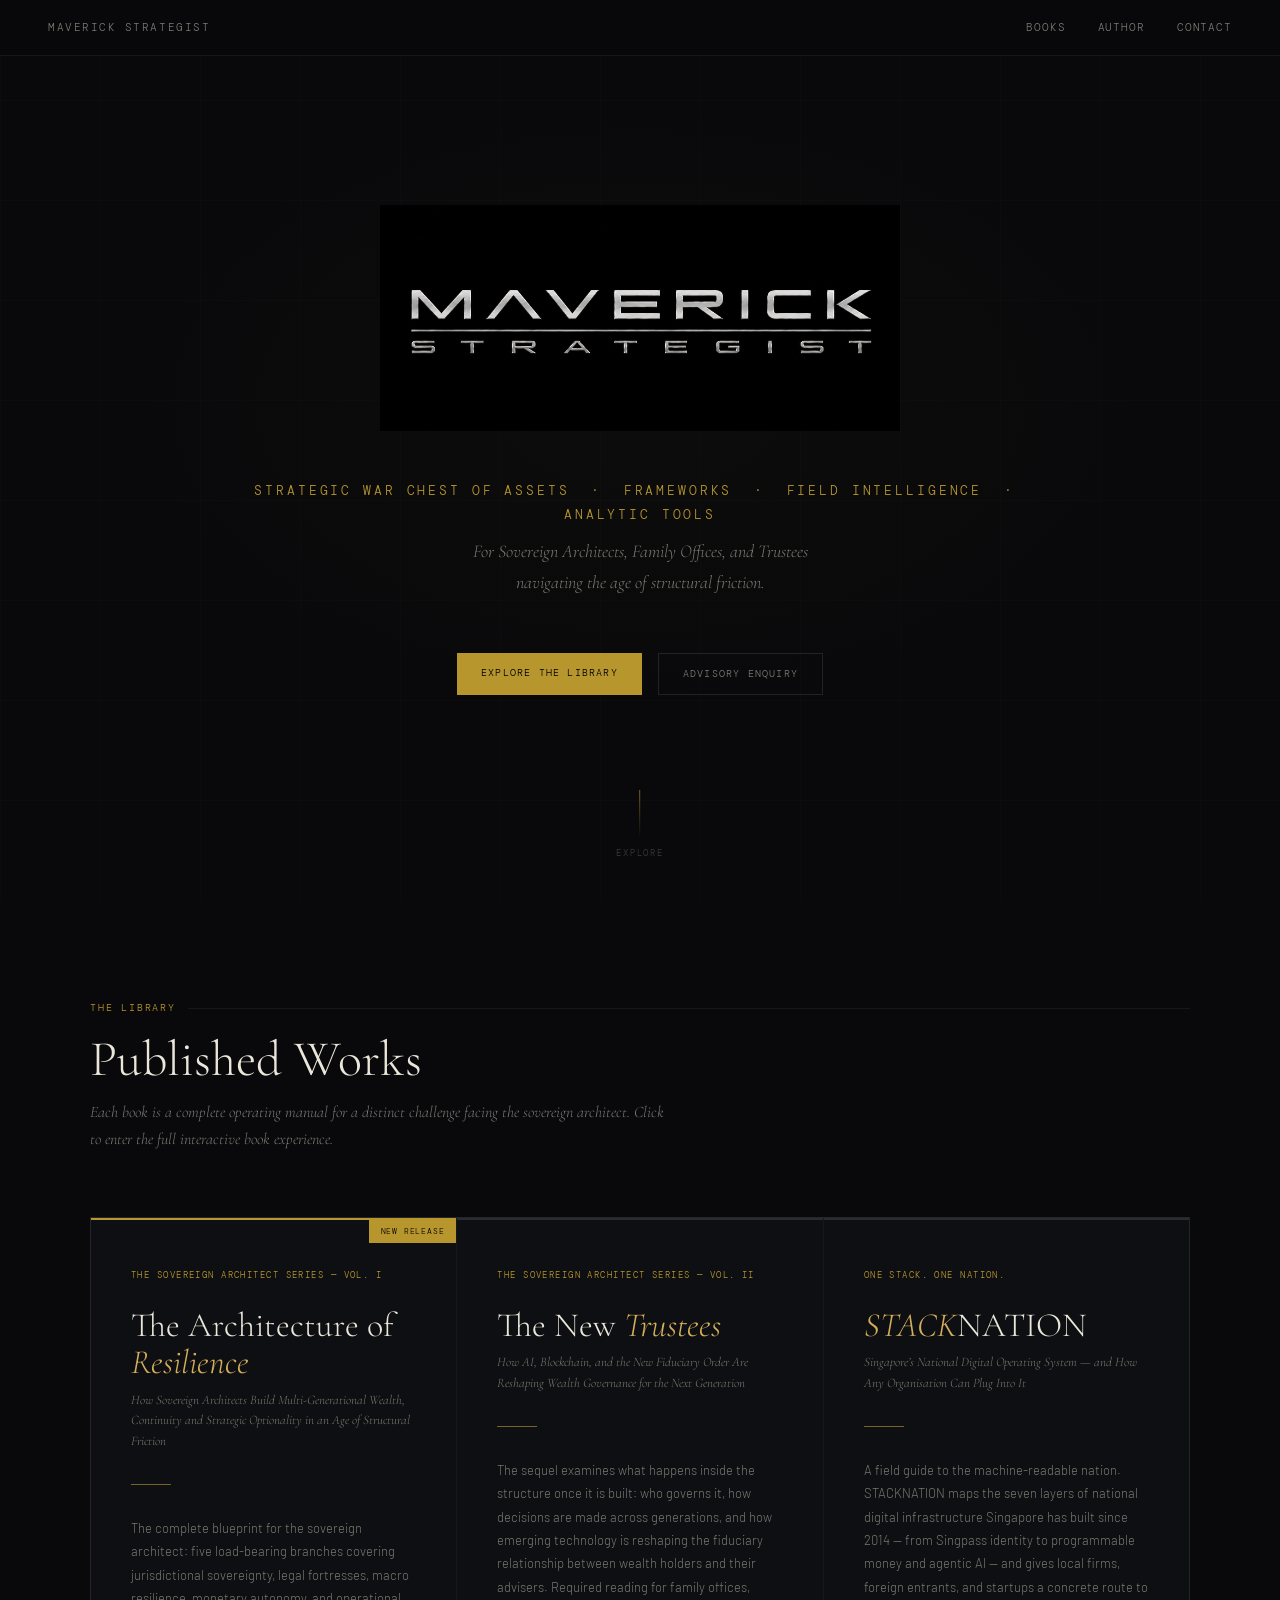
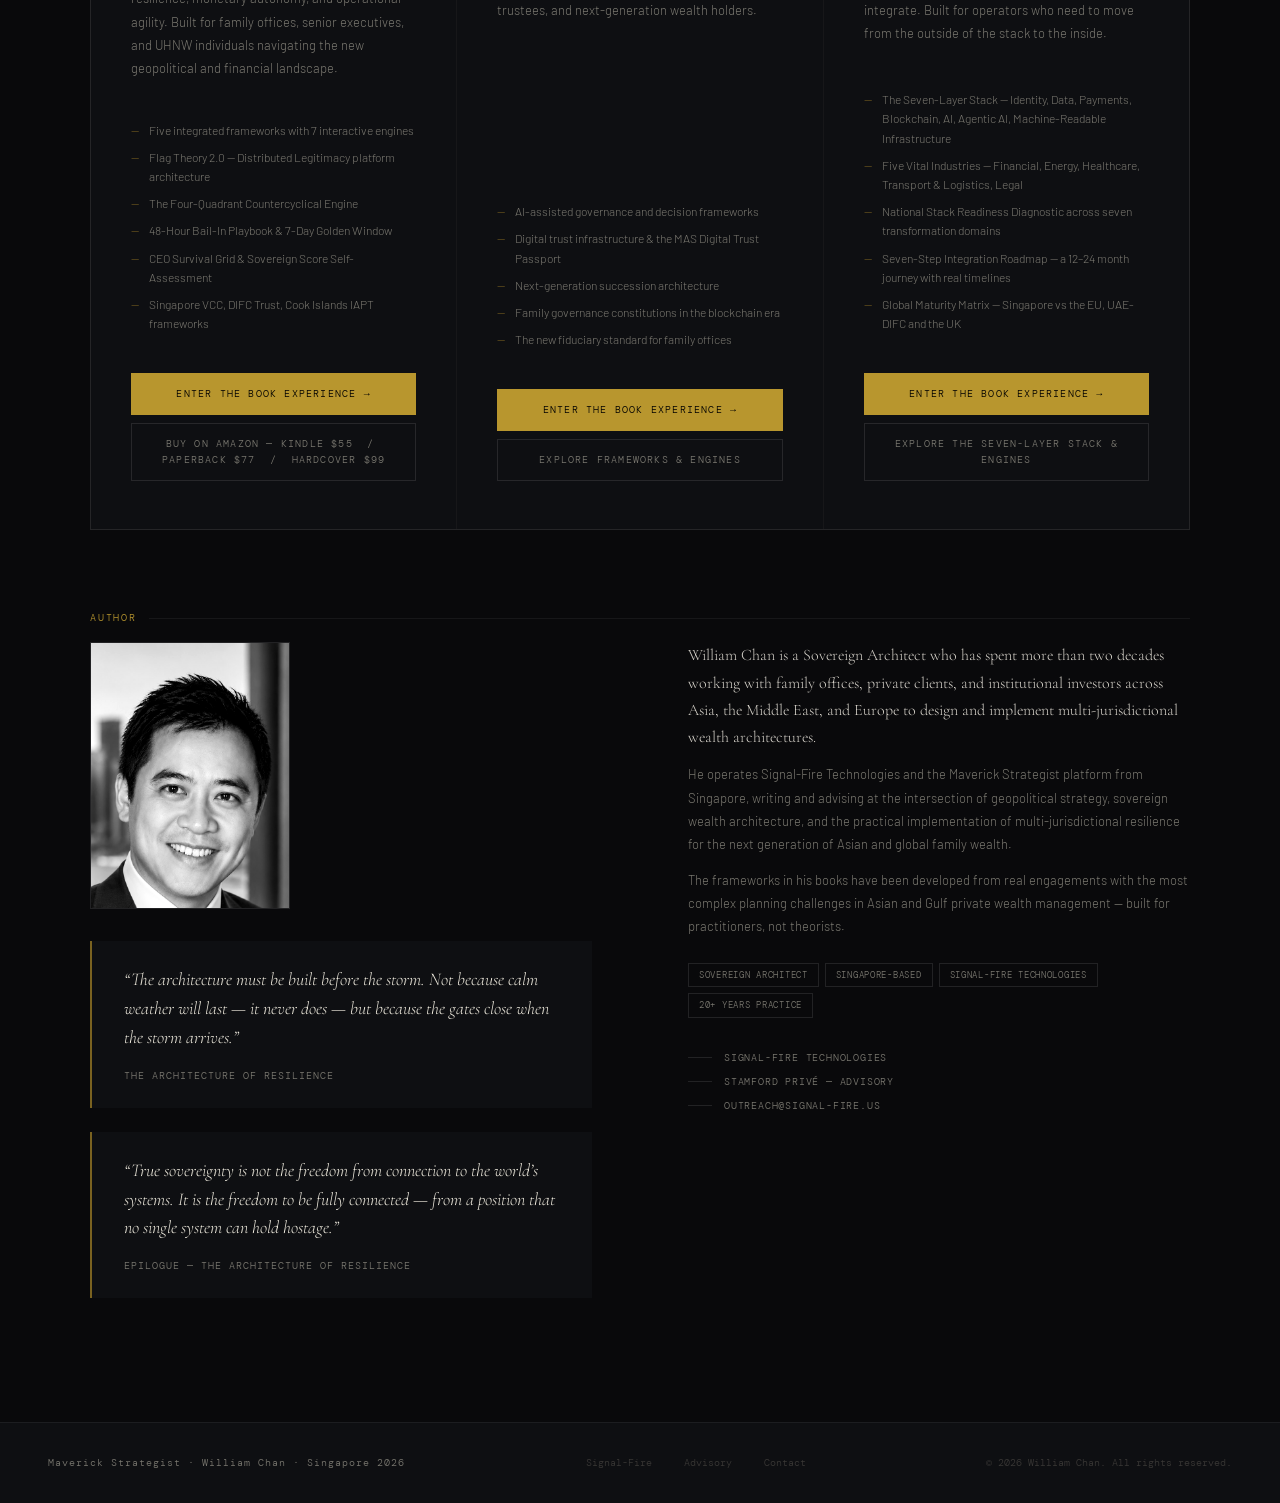
==== commit 237bf1d6: "Update home author photo and point STACKNATION Get the Book to Amazon" ====
--- a/index.html
+++ b/index.html
@@ -238,7 +238,7 @@
       <!-- LEFT: photo + quotes -->
       <div>
         <div class="a-photo-wrap">
-          <img class="a-photo" src="[data-uri]